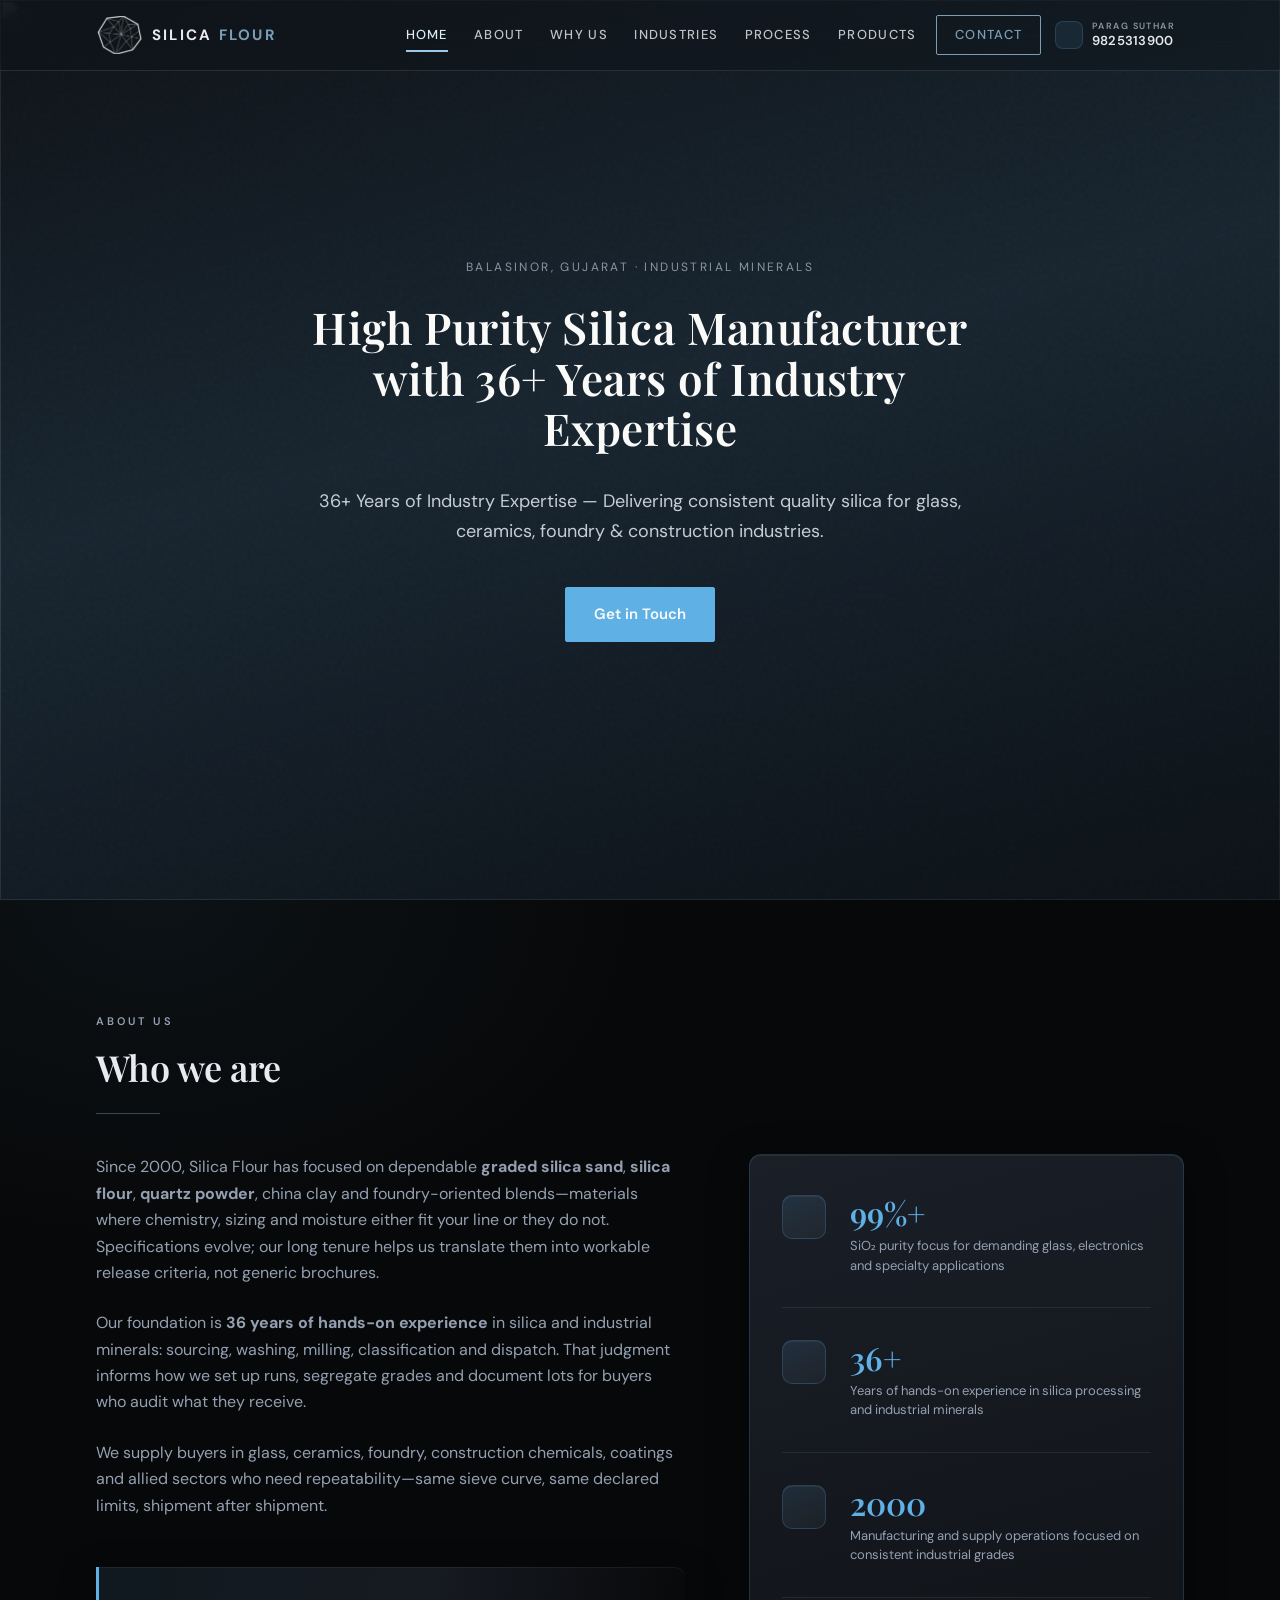
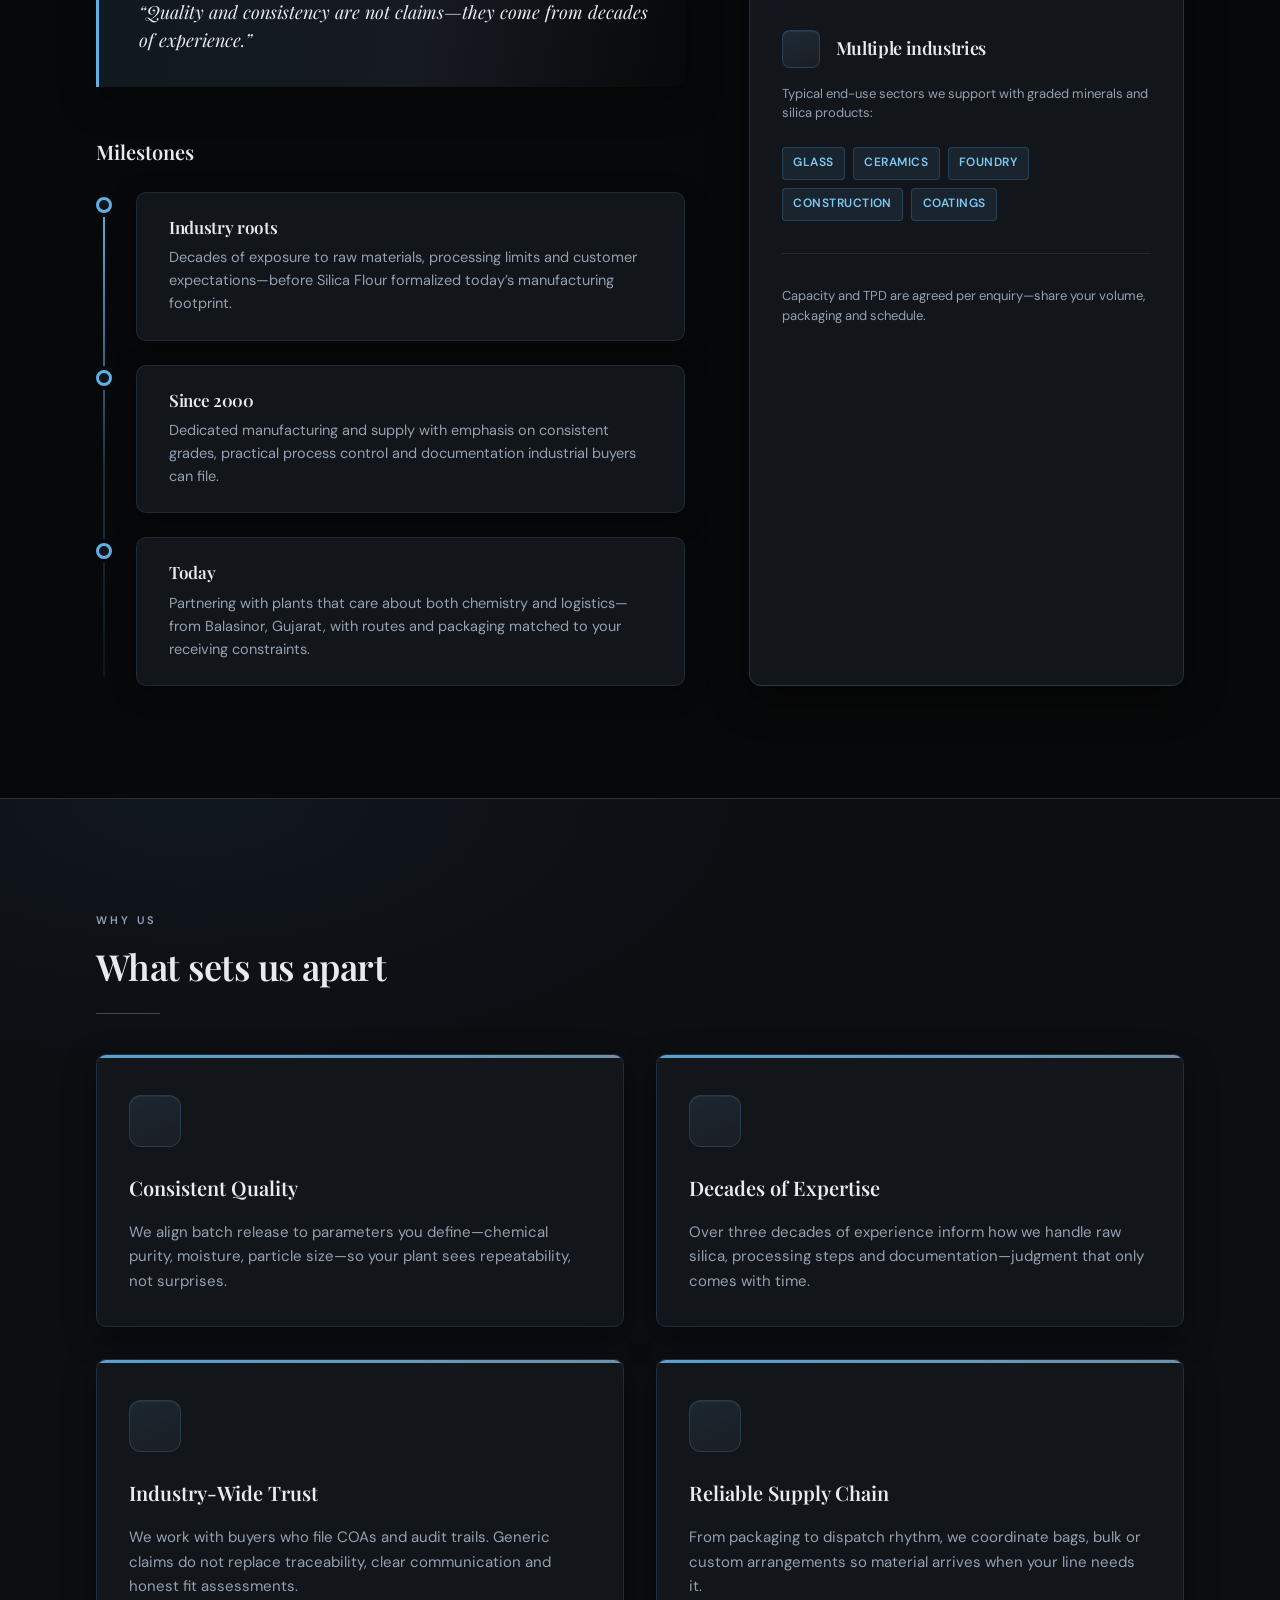
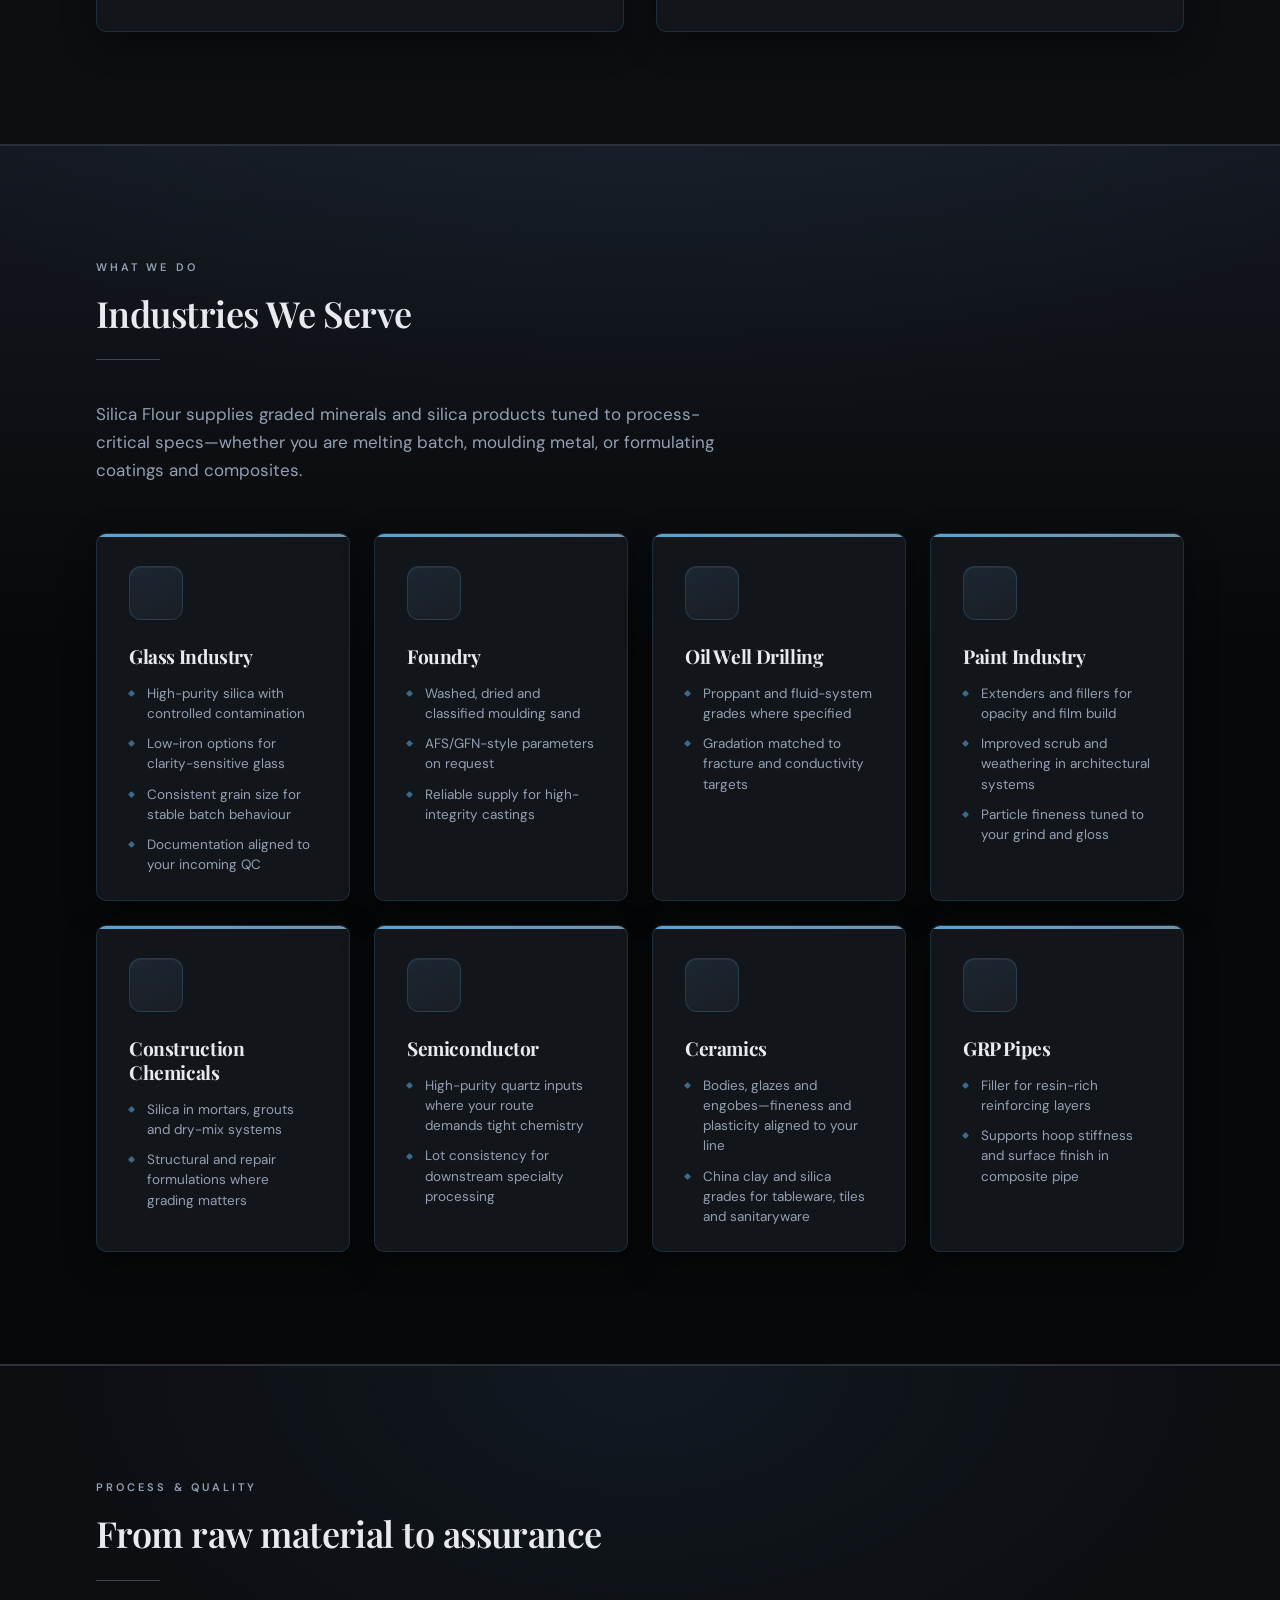
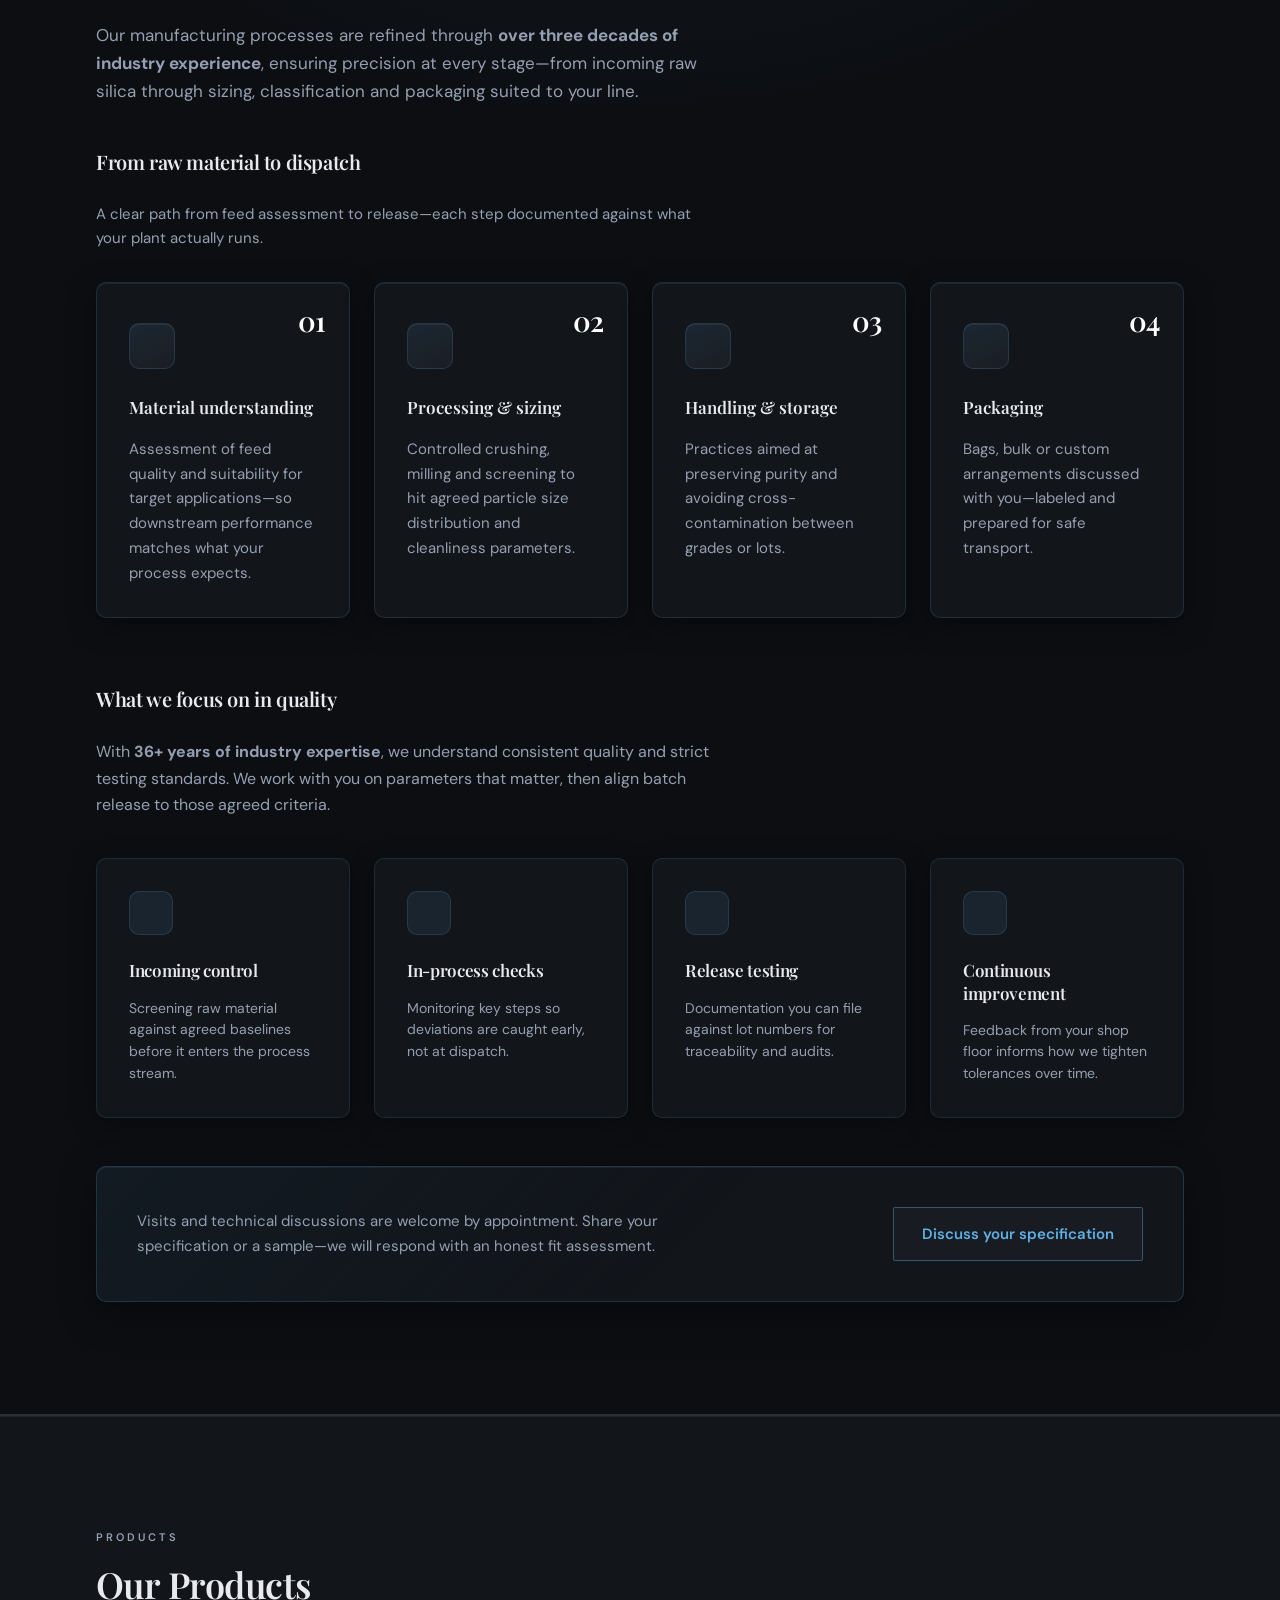
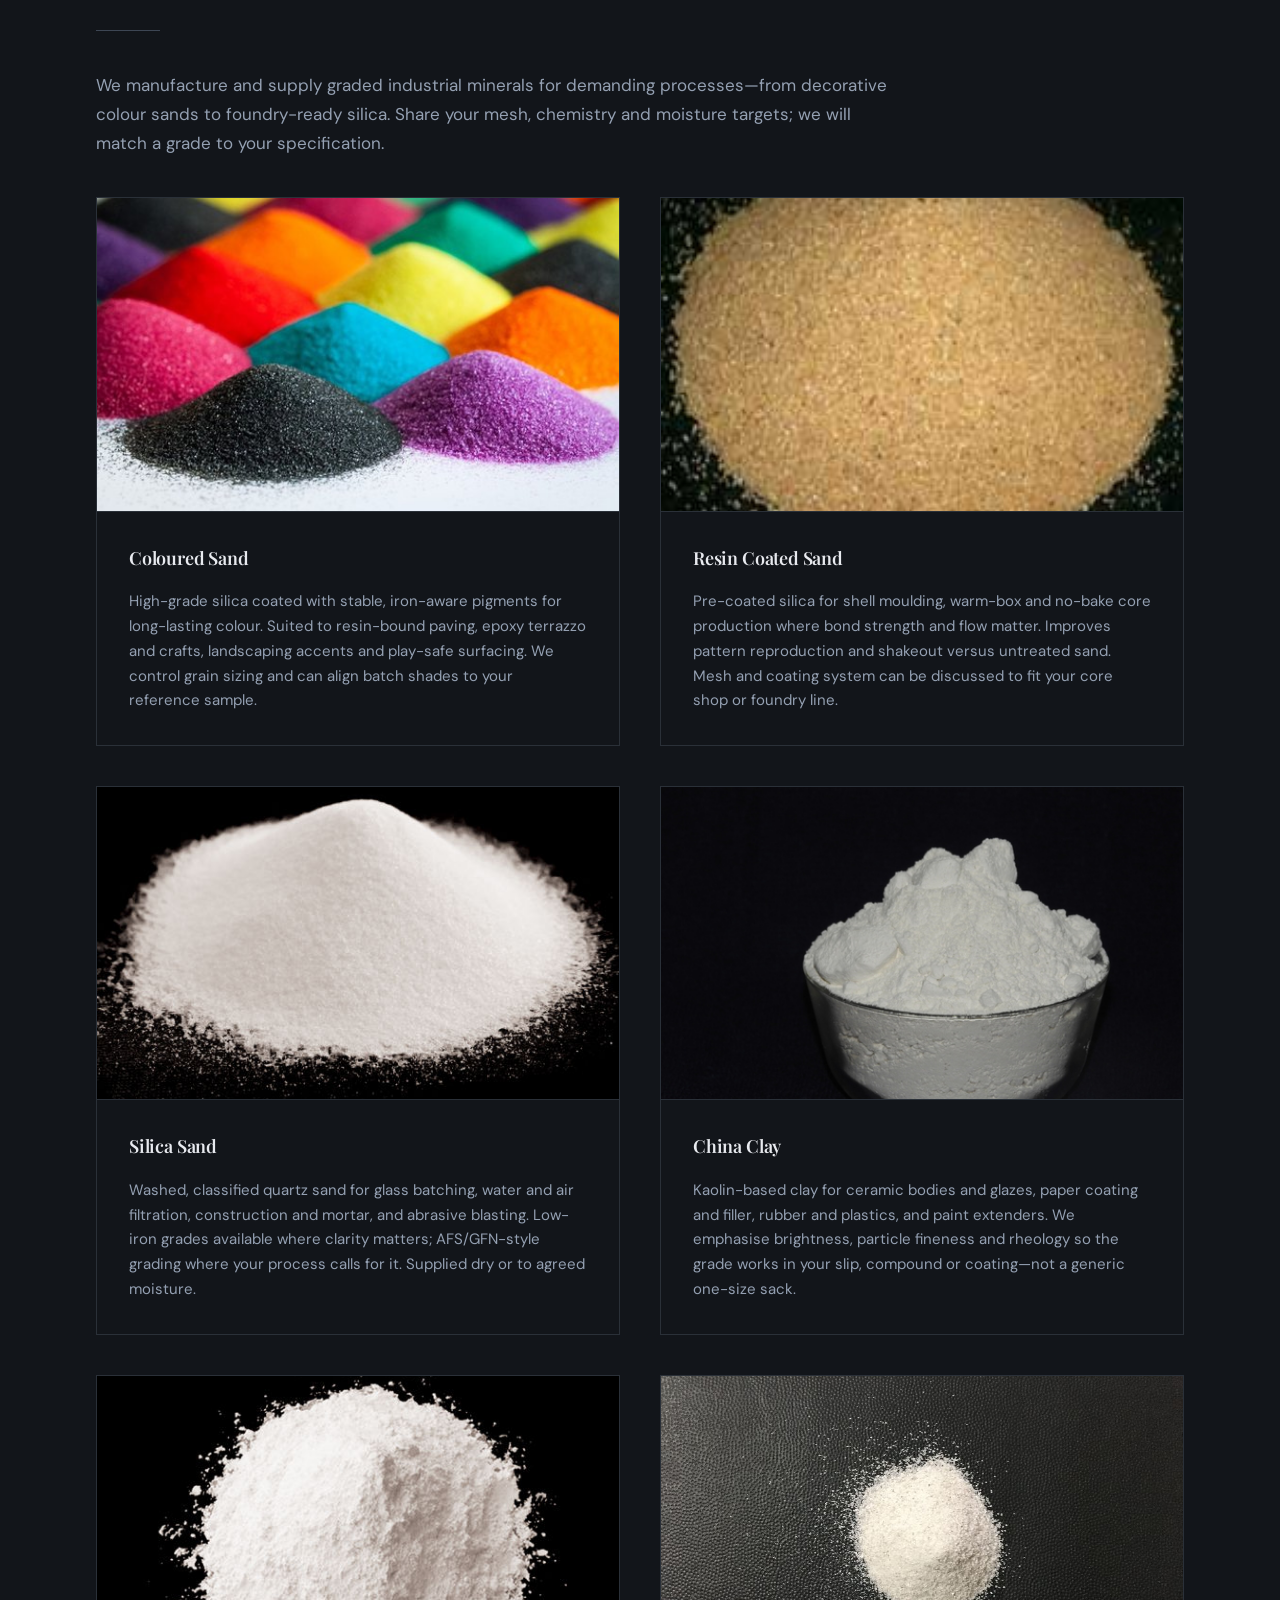
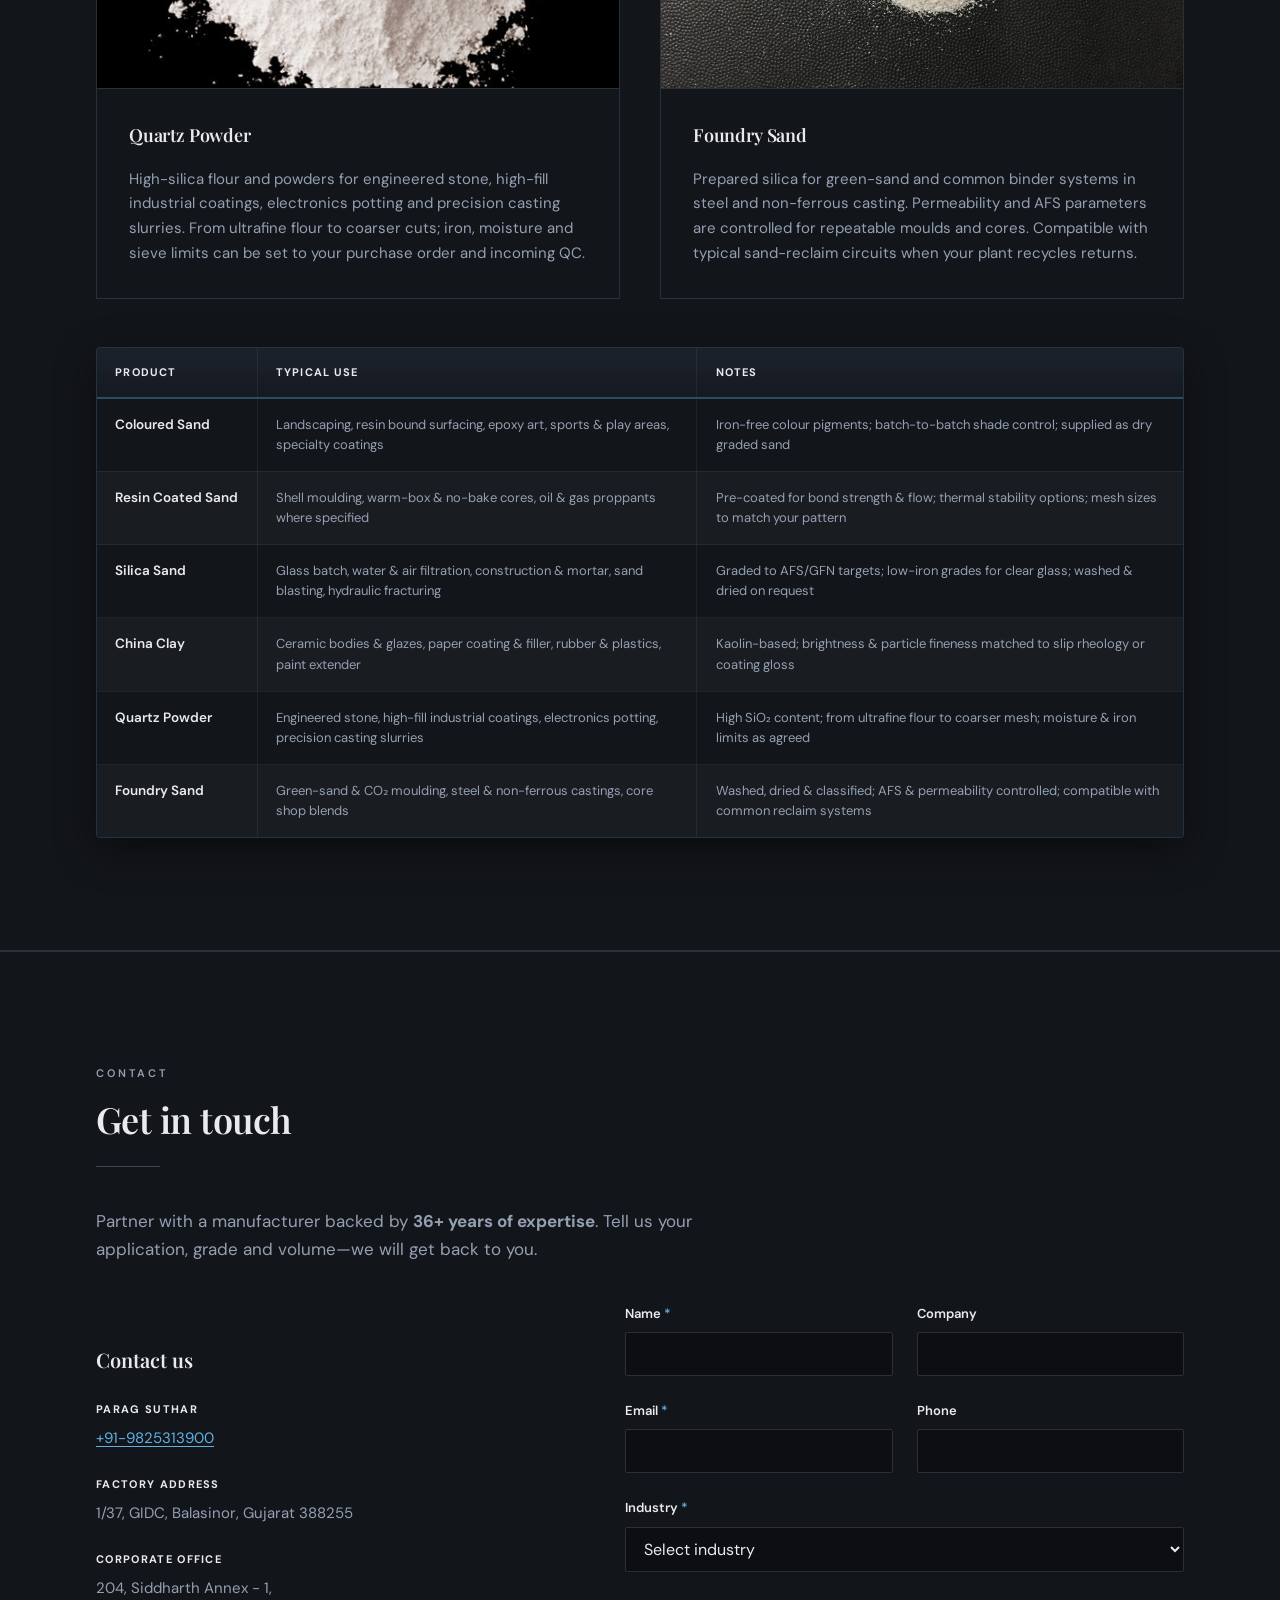
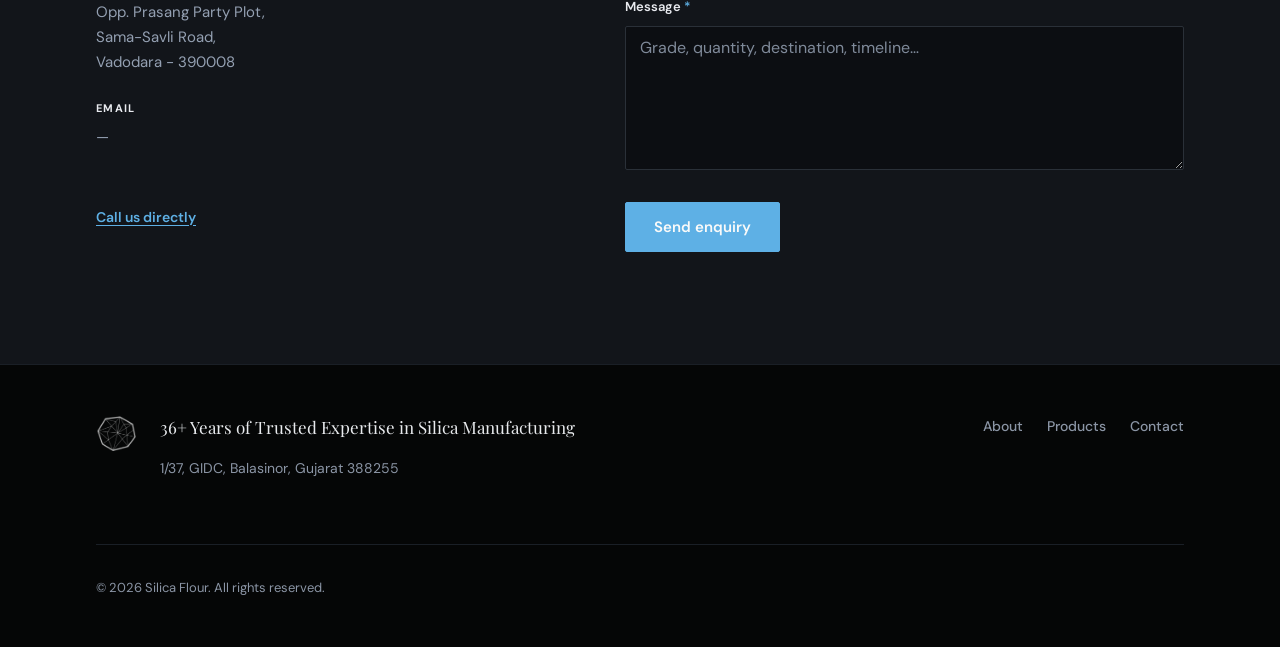
==== index.html @ 1408621b "minor updates" ====
<!DOCTYPE html>
<html lang="en">
<head>
  <meta charset="utf-8">
  <meta name="viewport" content="width=device-width, initial-scale=1">
  <meta name="theme-color" content="#070809">
  <meta name="color-scheme" content="dark">
  <title>Silica Flour | High Purity Silica Manufacturer | Balasinor, Gujarat</title>
  <meta name="description" content="36+ Years of Industry Expertise — Delivering consistent quality silica for glass, ceramics, foundry & construction. Trusted high-purity silica manufacturer in Balasinor, Gujarat.">
  <link rel="canonical" href="https://silicaflour.in/">
  <meta property="og:type" content="website">
  <meta property="og:url" content="https://silicaflour.in/">
  <meta property="og:title" content="Silica Flour | High Purity Silica Manufacturer">
  <meta property="og:description" content="36+ years of trusted expertise in silica manufacturing. Consistent quality for glass, ceramics, foundry & construction industries.">
  <meta property="og:locale" content="en_IN">
  <meta property="og:image" content="https://silicaflour.in/assets/images/logo.png">
  <link rel="icon" href="assets/images/logo.png" type="image/png">
  <meta name="twitter:card" content="summary_large_image">
  <meta name="twitter:image" content="https://silicaflour.in/assets/images/logo.png">
  <meta name="twitter:title" content="Silica Flour | High Purity Silica Manufacturer">
  <meta name="twitter:description" content="36+ years of industry expertise — high purity silica from Balasinor, Gujarat.">
  <link rel="preconnect" href="https://fonts.googleapis.com">
  <link rel="preconnect" href="https://fonts.gstatic.com" crossorigin>
  <link href="https://fonts.googleapis.com/css2?family=DM+Sans:ital,opsz,wght@0,9..40,400;0,9..40,500;0,9..40,600;0,9..40,700&family=Playfair+Display:ital,wght@0,400;0,600;0,700;1,400&display=swap" rel="stylesheet">
  <link rel="stylesheet" href="assets/css/styles.css">
  <script type="application/ld+json">
  {
    "@context": "https://schema.org",
    "@type": "Organization",
    "name": "Silica Flour",
    "url": "https://silicaflour.in",
    "description": "High purity silica manufacturer with over 36 years of industry experience, based in Balasinor, Gujarat, India.",
    "address": {
      "@type": "PostalAddress",
      "streetAddress": "1/37, GIDC",
      "addressLocality": "Balasinor",
      "addressRegion": "Gujarat",
      "postalCode": "388255",
      "addressCountry": "IN"
    },
    "email": "khushicarpenter@gmail.com",
    "telephone": "+91-9510820169",
    "areaServed": "IN",
    "logo": "https://silicaflour.in/assets/images/logo.png"
  }
  </script>
</head>
<body>
  <a class="skip-link" href="#main">Skip to content</a>

  <header class="site-header" id="site-header">
    <div class="header-inner">
      <a class="logo" href="#top">
        <img
          class="logo__mark-img"
          src="assets/images/logo.png"
          alt=""
          width="462"
          height="181"
          decoding="async"
        >
        <span class="logo__name">Silica <span class="logo__name-accent">Flour</span></span>
      </a>
      <button type="button" class="nav-toggle" aria-expanded="false" aria-controls="site-nav" aria-label="Open menu">
        <span class="nav-toggle__line" aria-hidden="true"></span>
        <span class="nav-toggle__line" aria-hidden="true"></span>
        <span class="nav-toggle__line" aria-hidden="true"></span>
      </button>
      <nav id="site-nav" class="site-nav" aria-label="Primary">
        <ul class="site-nav__list">
          <li><a href="#top" class="nav__link is-active" data-nav aria-current="location">Home</a></li>
          <li><a href="#about" class="nav__link" data-nav>About</a></li>
          <li><a href="#why-us" class="nav__link" data-nav>Why Us</a></li>
          <li><a href="#industries" class="nav__link" data-nav>Industries</a></li>
          <li><a href="#process" class="nav__link" data-nav>Process</a></li>
          <li><a href="#products" class="nav__link" data-nav>Products</a></li>
          <li><a href="#contact" class="nav__link nav__link--cta" data-nav>Contact</a></li>
          <li class="site-nav__item--owner">
            <div class="header-owner" aria-label="Business owner">
              <span class="header-owner__icon-wrap" aria-hidden="true">
                <span class="header-owner__icon" data-lucide="user-round"></span>
              </span>
              <p class="header-owner__text">
                <span class="header-owner__label">Parag Suthar</span>
                <strong class="header-owner__name" href="tel:+919825313900">9825313900</strong>
              </p>
            </div>
          </li>
        </ul>
      </nav>
    </div>
  </header>

  <main id="main">
    <section id="top" class="hero" aria-labelledby="hero-heading">
      <div class="hero__bg" aria-hidden="true">
        <img
          class="hero__img"
          src="https://images.unsplash.com/photo-1581092160562-40aa08e78837?auto=format&fit=crop&w=1920&q=75"
          alt=""
          width="1920"
          height="1080"
          fetchpriority="high"
          decoding="async"
        >
        <div class="hero__overlay"></div>
        <div class="hero__grain"></div>
      </div>
      <div class="hero__content container">
        <p class="hero__eyebrow">Balasinor, Gujarat · Industrial minerals</p>
        <h1 id="hero-heading" class="font-display">High Purity Silica Manufacturer with 36+ Years of Industry Expertise</h1>
        <p class="hero__tagline">36+ Years of Industry Expertise — Delivering consistent quality silica for glass, ceramics, foundry &amp; construction industries.</p>
        <a class="btn btn--primary" href="#contact">Get in Touch</a>
      </div>
    </section>

    <section id="about" class="section section--about reveal" aria-labelledby="about-heading">
      <div class="container">
        <p class="section-label">About us</p>
        <h2 id="about-heading" class="section-title font-display">Who we are</h2>
        <hr class="rule">
        <div class="grid-about">
          <div class="prose about-main">
            <p>Since 2000, Silica Flour has focused on dependable <strong>graded silica sand</strong>, <strong>silica flour</strong>, <strong>quartz powder</strong>, china clay and foundry-oriented blends—materials where chemistry, sizing and moisture either fit your line or they do not. Specifications evolve; our long tenure helps us translate them into workable release criteria, not generic brochures.</p>
            <p>Our foundation is <strong>36 years of hands-on experience</strong> in silica and industrial minerals: sourcing, washing, milling, classification and dispatch. That judgment informs how we set up runs, segregate grades and document lots for buyers who audit what they receive.</p>
            <p>We supply buyers in glass, ceramics, foundry, construction chemicals, coatings and allied sectors who need repeatability—same sieve curve, same declared limits, shipment after shipment.</p>
            <blockquote class="quote quote--featured font-display">
              “Quality and consistency are not claims—they come from decades of experience.”
            </blockquote>
            <h3 class="h-sub h-sub--milestones">Milestones</h3>
            <ol class="milestone-track">
              <li class="milestone-track__item">
                <span class="milestone-track__dot" aria-hidden="true"></span>
                <div class="milestone-track__body">
                  <strong class="milestone-track__title font-display">Industry roots</strong>
                  <p class="milestone-track__text">Decades of exposure to raw materials, processing limits and customer expectations—before Silica Flour formalized today&rsquo;s manufacturing footprint.</p>
                </div>
              </li>
              <li class="milestone-track__item">
                <span class="milestone-track__dot" aria-hidden="true"></span>
                <div class="milestone-track__body">
                  <strong class="milestone-track__title font-display">Since 2000</strong>
                  <p class="milestone-track__text">Dedicated manufacturing and supply with emphasis on consistent grades, practical process control and documentation industrial buyers can file.</p>
                </div>
              </li>
              <li class="milestone-track__item">
                <span class="milestone-track__dot" aria-hidden="true"></span>
                <div class="milestone-track__body">
                  <strong class="milestone-track__title font-display">Today</strong>
                  <p class="milestone-track__text">Partnering with plants that care about both chemistry and logistics—from Balasinor, Gujarat, with routes and packaging matched to your receiving constraints.</p>
                </div>
              </li>
            </ol>
          </div>
          <aside class="stat-panel stat-panel--about" aria-label="Key figures">
            <div class="stat-panel__item stat-panel__item--row">
              <div class="stat-panel__icon-head" aria-hidden="true">
                <span class="stat-panel__icon" data-lucide="flask-conical"></span>
              </div>
              <div class="stat-panel__item-body">
                <span class="stat-panel__value font-display">99%+</span>
                <span class="stat-panel__label">SiO₂ purity focus for demanding glass, electronics and specialty applications</span>
              </div>
            </div>
            <div class="stat-panel__item stat-panel__item--row">
              <div class="stat-panel__icon-head" aria-hidden="true">
                <span class="stat-panel__icon" data-lucide="calendar-days"></span>
              </div>
              <div class="stat-panel__item-body">
                <span class="stat-panel__value font-display">36+</span>
                <span class="stat-panel__label">Years of hands-on experience in silica processing and industrial minerals</span>
              </div>
            </div>
            <div class="stat-panel__item stat-panel__item--row">
              <div class="stat-panel__icon-head" aria-hidden="true">
                <span class="stat-panel__icon" data-lucide="factory"></span>
              </div>
              <div class="stat-panel__item-body">
                <span class="stat-panel__value font-display">2000</span>
                <span class="stat-panel__label">Manufacturing and supply operations focused on consistent industrial grades</span>
              </div>
            </div>
            <div class="stat-panel__sectors">
              <div class="stat-panel__sectors-head">
                <div class="stat-panel__icon-head stat-panel__icon-head--sm" aria-hidden="true">
                  <span class="stat-panel__icon stat-panel__icon--sm" data-lucide="layers"></span>
                </div>
                <h4 class="stat-panel__sectors-title font-display">Multiple industries</h4>
              </div>
              <p class="stat-panel__sectors-lede">Typical end-use sectors we support with graded minerals and silica products:</p>
              <ul class="stat-panel__chip-list">
                <li><span class="stat-panel__chip">Glass</span></li>
                <li><span class="stat-panel__chip">Ceramics</span></li>
                <li><span class="stat-panel__chip">Foundry</span></li>
                <li><span class="stat-panel__chip">Construction</span></li>
                <li><span class="stat-panel__chip">Coatings</span></li>
              </ul>
            </div>
            <p class="stat-panel__note">Capacity and TPD are agreed per enquiry—share your volume, packaging and schedule.</p>
          </aside>
        </div>
      </div>
    </section>

    <section id="why-us" class="section section--alt section--why reveal" aria-labelledby="why-heading">
      <div class="container">
        <p class="section-label">Why us</p>
        <h2 id="why-heading" class="section-title font-display">What sets us apart</h2>
        <hr class="rule">
        <div class="grid-cards grid-cards--why">
          <article class="card card--icon">
            <div class="card__icon-head">
              <span class="card__icon" data-lucide="badge-check" aria-hidden="true"></span>
            </div>
            <h3 class="card__title font-display">Consistent Quality</h3>
            <p>We align batch release to parameters you define—chemical purity, moisture, particle size—so your plant sees repeatability, not surprises.</p>
          </article>
          <article class="card card--icon">
            <div class="card__icon-head">
              <span class="card__icon" data-lucide="history" aria-hidden="true"></span>
            </div>
            <h3 class="card__title font-display">Decades of Expertise</h3>
            <p>Over three decades of experience inform how we handle raw silica, processing steps and documentation—judgment that only comes with time.</p>
          </article>
          <article class="card card--icon">
            <div class="card__icon-head">
              <span class="card__icon" data-lucide="handshake" aria-hidden="true"></span>
            </div>
            <h3 class="card__title font-display">Industry-Wide Trust</h3>
            <p>We work with buyers who file COAs and audit trails. Generic claims do not replace traceability, clear communication and honest fit assessments.</p>
          </article>
          <article class="card card--icon">
            <div class="card__icon-head">
              <span class="card__icon" data-lucide="truck" aria-hidden="true"></span>
            </div>
            <h3 class="card__title font-display">Reliable Supply Chain</h3>
            <p>From packaging to dispatch rhythm, we coordinate bags, bulk or custom arrangements so material arrives when your line needs it.</p>
          </article>
        </div>
      </div>
    </section>

    <section id="industries" class="section section--industries reveal" aria-labelledby="industries-heading">
      <div class="container">
        <p class="section-label">What we do</p>
        <h2 id="industries-heading" class="section-title font-display">Industries We Serve</h2>
        <hr class="rule">
        <p class="lede lede--industries">Silica Flour supplies graded minerals and silica products tuned to process-critical specs—whether you are melting batch, moulding metal, or formulating coatings and composites.</p>
        <div class="grid-industries">
          <article class="industry-card">
            <div class="industry-card__head">
              <span class="industry-card__icon" data-lucide="flask-conical" aria-hidden="true"></span>
            </div>
            <h3 class="industry-card__title font-display">Glass Industry</h3>
            <ul class="focus-list industry-card__list">
              <li>High-purity silica with controlled contamination</li>
              <li>Low-iron options for clarity-sensitive glass</li>
              <li>Consistent grain size for stable batch behaviour</li>
              <li>Documentation aligned to your incoming QC</li>
            </ul>
          </article>
          <article class="industry-card">
            <div class="industry-card__head">
              <span class="industry-card__icon" data-lucide="flame" aria-hidden="true"></span>
            </div>
            <h3 class="industry-card__title font-display">Foundry</h3>
            <ul class="focus-list industry-card__list">
              <li>Washed, dried and classified moulding sand</li>
              <li>AFS/GFN-style parameters on request</li>
              <li>Reliable supply for high-integrity castings</li>
            </ul>
          </article>
          <article class="industry-card">
            <div class="industry-card__head">
              <span class="industry-card__icon" data-lucide="droplets" aria-hidden="true"></span>
            </div>
            <h3 class="industry-card__title font-display">Oil Well Drilling</h3>
            <ul class="focus-list industry-card__list">
              <li>Proppant and fluid-system grades where specified</li>
              <li>Gradation matched to fracture and conductivity targets</li>
            </ul>
          </article>
          <article class="industry-card">
            <div class="industry-card__head">
              <span class="industry-card__icon" data-lucide="palette" aria-hidden="true"></span>
            </div>
            <h3 class="industry-card__title font-display">Paint Industry</h3>
            <ul class="focus-list industry-card__list">
              <li>Extenders and fillers for opacity and film build</li>
              <li>Improved scrub and weathering in architectural systems</li>
              <li>Particle fineness tuned to your grind and gloss</li>
            </ul>
          </article>
          <article class="industry-card">
            <div class="industry-card__head">
              <span class="industry-card__icon" data-lucide="brick-wall" aria-hidden="true"></span>
            </div>
            <h3 class="industry-card__title font-display">Construction Chemicals</h3>
            <ul class="focus-list industry-card__list">
              <li>Silica in mortars, grouts and dry-mix systems</li>
              <li>Structural and repair formulations where grading matters</li>
            </ul>
          </article>
          <article class="industry-card">
            <div class="industry-card__head">
              <span class="industry-card__icon" data-lucide="cpu" aria-hidden="true"></span>
            </div>
            <h3 class="industry-card__title font-display">Semiconductor</h3>
            <ul class="focus-list industry-card__list">
              <li>High-purity quartz inputs where your route demands tight chemistry</li>
              <li>Lot consistency for downstream specialty processing</li>
            </ul>
          </article>
          <article class="industry-card">
            <div class="industry-card__head">
              <span class="industry-card__icon" data-lucide="shapes" aria-hidden="true"></span>
            </div>
            <h3 class="industry-card__title font-display">Ceramics</h3>
            <ul class="focus-list industry-card__list">
              <li>Bodies, glazes and engobes—fineness and plasticity aligned to your line</li>
              <li>China clay and silica grades for tableware, tiles and sanitaryware</li>
            </ul>
          </article>
          <article class="industry-card">
            <div class="industry-card__head">
              <span class="industry-card__icon" data-lucide="cylinder" aria-hidden="true"></span>
            </div>
            <h3 class="industry-card__title font-display">GRP Pipes</h3>
            <ul class="focus-list industry-card__list">
              <li>Filler for resin-rich reinforcing layers</li>
              <li>Supports hoop stiffness and surface finish in composite pipe</li>
            </ul>
          </article>
        </div>
      </div>
    </section>

    <section id="process" class="section section--alt section--process reveal" aria-labelledby="process-heading">
      <div class="container">
        <p class="section-label">Process &amp; quality</p>
        <h2 id="process-heading" class="section-title font-display">From raw material to assurance</h2>
        <hr class="rule">
        <p class="lede lede--process">Our manufacturing processes are refined through <strong>over three decades of industry experience</strong>, ensuring precision at every stage—from incoming raw silica through sizing, classification and packaging suited to your line.</p>
        <h3 class="h-sub h-sub--process">From raw material to dispatch</h3>
        <p class="process-steps__intro">A clear path from feed assessment to release—each step documented against what your plant actually runs.</p>
        <ol class="process-steps" aria-label="Production steps">
          <li class="card card--process-step">
            <span class="card--process-step__num" aria-hidden="true">01</span>
            <div class="card--process-step__icon-head">
              <span class="card--process-step__icon" data-lucide="layers" aria-hidden="true"></span>
            </div>
            <h4 class="card__title card__title--sm font-display">Material understanding</h4>
            <p>Assessment of feed quality and suitability for target applications—so downstream performance matches what your process expects.</p>
          </li>
          <li class="card card--process-step">
            <span class="card--process-step__num" aria-hidden="true">02</span>
            <div class="card--process-step__icon-head">
              <span class="card--process-step__icon" data-lucide="factory" aria-hidden="true"></span>
            </div>
            <h4 class="card__title card__title--sm font-display">Processing &amp; sizing</h4>
            <p>Controlled crushing, milling and screening to hit agreed particle size distribution and cleanliness parameters.</p>
          </li>
          <li class="card card--process-step">
            <span class="card--process-step__num" aria-hidden="true">03</span>
            <div class="card--process-step__icon-head">
              <span class="card--process-step__icon" data-lucide="warehouse" aria-hidden="true"></span>
            </div>
            <h4 class="card__title card__title--sm font-display">Handling &amp; storage</h4>
            <p>Practices aimed at preserving purity and avoiding cross-contamination between grades or lots.</p>
          </li>
          <li class="card card--process-step">
            <span class="card--process-step__num" aria-hidden="true">04</span>
            <div class="card--process-step__icon-head">
              <span class="card--process-step__icon" data-lucide="package-check" aria-hidden="true"></span>
            </div>
            <h4 class="card__title card__title--sm font-display">Packaging</h4>
            <p>Bags, bulk or custom arrangements discussed with you—labeled and prepared for safe transport.</p>
          </li>
        </ol>
        <h3 class="h-sub h-sub--process h-sub--spaced">What we focus on in quality</h3>
        <div class="quality-focus">
          <p class="prose prose--narrow quality-focus__intro">With <strong>36+ years of industry expertise</strong>, we understand consistent quality and strict testing standards. We work with you on parameters that matter, then align batch release to those agreed criteria.</p>
          <div class="grid-quality-pillars">
            <article class="quality-pillar">
              <div class="quality-pillar__icon-head">
                <span class="quality-pillar__icon" data-lucide="clipboard-list" aria-hidden="true"></span>
              </div>
              <h4 class="quality-pillar__title font-display">Incoming control</h4>
              <p class="quality-pillar__text">Screening raw material against agreed baselines before it enters the process stream.</p>
            </article>
            <article class="quality-pillar">
              <div class="quality-pillar__icon-head">
                <span class="quality-pillar__icon" data-lucide="activity" aria-hidden="true"></span>
              </div>
              <h4 class="quality-pillar__title font-display">In-process checks</h4>
              <p class="quality-pillar__text">Monitoring key steps so deviations are caught early, not at dispatch.</p>
            </article>
            <article class="quality-pillar">
              <div class="quality-pillar__icon-head">
                <span class="quality-pillar__icon" data-lucide="file-check-2" aria-hidden="true"></span>
              </div>
              <h4 class="quality-pillar__title font-display">Release testing</h4>
              <p class="quality-pillar__text">Documentation you can file against lot numbers for traceability and audits.</p>
            </article>
            <article class="quality-pillar">
              <div class="quality-pillar__icon-head">
                <span class="quality-pillar__icon" data-lucide="trending-up" aria-hidden="true"></span>
              </div>
              <h4 class="quality-pillar__title font-display">Continuous improvement</h4>
              <p class="quality-pillar__text">Feedback from your shop floor informs how we tighten tolerances over time.</p>
            </article>
          </div>
          <div class="quality-cta">
            <div class="quality-cta__inner">
              <p class="quality-cta__text">Visits and technical discussions are welcome by appointment. Share your specification or a sample—we will respond with an honest fit assessment.</p>
              <a href="#contact" class="btn btn--outline">Discuss your specification</a>
            </div>
          </div>
        </div>
      </div>
    </section>

    <section id="products" class="section section--products reveal" aria-labelledby="products-heading">
      <div class="container">
        <p class="section-label">Products</p>
        <h2 id="products-heading" class="section-title font-display">Our Products</h2>
        <hr class="rule">
        <p class="lede lede--wide">We manufacture and supply graded industrial minerals for demanding processes—from decorative colour sands to foundry-ready silica. Share your mesh, chemistry and moisture targets; we will match a grade to your specification.</p>
        <div class="grid-cards grid-cards--2 grid-cards--products">
          <article class="card card--product">
            <div class="card--product__media">
              <img src="assets/images/colored-sand--500x500.jpg" alt="Coloured sand" width="1000" height="600" loading="lazy" decoding="async">
            </div>
            <div class="card--product__body">
              <h3 class="card__title font-display">Coloured Sand</h3>
              <p>High-grade silica coated with stable, iron-aware pigments for long-lasting colour. Suited to resin-bound paving, epoxy terrazzo and crafts, landscaping accents and play-safe surfacing. We control grain sizing and can align batch shades to your reference sample.</p>
            </div>
          </article>
          <article class="card card--product">
            <div class="card--product__media">
              <img src="assets/images/resin-coated-sand-250x250.jpg" alt="Resin coated sand" width="1000" height="600" loading="lazy" decoding="async">
            </div>
            <div class="card--product__body">
              <h3 class="card__title font-display">Resin Coated Sand</h3>
              <p>Pre-coated silica for shell moulding, warm-box and no-bake core production where bond strength and flow matter. Improves pattern reproduction and shakeout versus untreated sand. Mesh and coating system can be discussed to fit your core shop or foundry line.</p>
            </div>
          </article>
          <article class="card card--product">
            <div class="card--product__media">
              <img src="assets/images/silicasand.jpg" alt="Silica sand" width="1000" height="600" loading="lazy" decoding="async">
            </div>
            <div class="card--product__body">
              <h3 class="card__title font-display">Silica Sand</h3>
              <p>Washed, classified quartz sand for glass batching, water and air filtration, construction and mortar, and abrasive blasting. Low-iron grades available where clarity matters; AFS/GFN-style grading where your process calls for it. Supplied dry or to agreed moisture.</p>
            </div>
          </article>
          <article class="card card--product">
            <div class="card--product__media">
              <img src="assets/images/china-clay-powder-355.jpg" alt="China clay powder" width="1000" height="600" loading="lazy" decoding="async">
            </div>
            <div class="card--product__body">
              <h3 class="card__title font-display">China Clay</h3>
              <p>Kaolin-based clay for ceramic bodies and glazes, paper coating and filler, rubber and plastics, and paint extenders. We emphasise brightness, particle fineness and rheology so the grade works in your slip, compound or coating—not a generic one-size sack.</p>
            </div>
          </article>
          <article class="card card--product">
            <div class="card--product__media">
              <img src="assets/images/quartz%20powder.jpg" alt="Quartz powder" width="1000" height="600" loading="lazy" decoding="async">
            </div>
            <div class="card--product__body">
              <h3 class="card__title font-display">Quartz Powder</h3>
              <p>High-silica flour and powders for engineered stone, high-fill industrial coatings, electronics potting and precision casting slurries. From ultrafine flour to coarser cuts; iron, moisture and sieve limits can be set to your purchase order and incoming QC.</p>
            </div>
          </article>
          <article class="card card--product">
            <div class="card--product__media">
              <img src="assets/images/foundry-sand-1566816703-5048141.jpg" alt="Foundry sand" width="1000" height="600" loading="lazy" decoding="async">
            </div>
            <div class="card--product__body">
              <h3 class="card__title font-display">Foundry Sand</h3>
              <p>Prepared silica for green-sand and common binder systems in steel and non-ferrous casting. Permeability and AFS parameters are controlled for repeatable moulds and cores. Compatible with typical sand-reclaim circuits when your plant recycles returns.</p>
            </div>
          </article>
        </div>
        <div class="table-wrap table-wrap--spec">
          <table class="data-table data-table--spec">
            <caption class="visually-hidden">Product specifications and typical applications</caption>
            <thead>
              <tr>
                <th scope="col">Product</th>
                <th scope="col">Typical use</th>
                <th scope="col">Notes</th>
              </tr>
            </thead>
            <tbody>
              <tr>
                <td>Coloured Sand</td>
                <td>Landscaping, resin bound surfacing, epoxy art, sports &amp; play areas, specialty coatings</td>
                <td>Iron-free colour pigments; batch-to-batch shade control; supplied as dry graded sand</td>
              </tr>
              <tr>
                <td>Resin Coated Sand</td>
                <td>Shell moulding, warm-box &amp; no-bake cores, oil &amp; gas proppants where specified</td>
                <td>Pre-coated for bond strength &amp; flow; thermal stability options; mesh sizes to match your pattern</td>
              </tr>
              <tr>
                <td>Silica Sand</td>
                <td>Glass batch, water &amp; air filtration, construction &amp; mortar, sand blasting, hydraulic fracturing</td>
                <td>Graded to AFS/GFN targets; low-iron grades for clear glass; washed &amp; dried on request</td>
              </tr>
              <tr>
                <td>China Clay</td>
                <td>Ceramic bodies &amp; glazes, paper coating &amp; filler, rubber &amp; plastics, paint extender</td>
                <td>Kaolin-based; brightness &amp; particle fineness matched to slip rheology or coating gloss</td>
              </tr>
              <tr>
                <td>Quartz Powder</td>
                <td>Engineered stone, high-fill industrial coatings, electronics potting, precision casting slurries</td>
                <td>High SiO₂ content; from ultrafine flour to coarser mesh; moisture &amp; iron limits as agreed</td>
              </tr>
              <tr>
                <td>Foundry Sand</td>
                <td>Green-sand &amp; CO₂ moulding, steel &amp; non-ferrous castings, core shop blends</td>
                <td>Washed, dried &amp; classified; AFS &amp; permeability controlled; compatible with common reclaim systems</td>
              </tr>
            </tbody>
          </table>
        </div>
      </div>
    </section>

    <section id="contact" class="section section--contact reveal" aria-labelledby="contact-heading">
      <div class="container">
        <p class="section-label">Contact</p>
        <h2 id="contact-heading" class="section-title font-display">Get in touch</h2>
        <hr class="rule">
        <p class="lede">Partner with a manufacturer backed by <strong>36+ years of expertise</strong>. Tell us your application, grade and volume—we will get back to you.</p>
        <div class="grid-contact">
          <div class="contact-aside">
            <h3 class="h-sub">Contact us</h3>
            <ul class="contact-list">
              <li>
                <strong>PARAG SUTHAR</strong>
                <a href="tel:+919825313900">+91-9825313900</a>
              </li>
              <li>
                <strong>Factory Address</strong>
                1/37, GIDC, Balasinor, Gujarat 388255
              </li>
              <li>
                <strong>Corporate Office</strong>
                204, Siddharth Annex - 1,<br>
                Opp. Prasang Party Plot,<br>
                Sama-Savli Road,<br>
                Vadodara - 390008
              </li>
              <li>
                <strong>Email</strong>
                —
              </li>
            </ul>
            <p class="contact-aside__direct">
              <a class="text-link" href="tel:+919825313900">Call us directly</a>
            </p>
          </div>
          <div class="contact-form-wrap">
            <div id="form-thanks" class="banner-success" role="status" hidden>
              <p>Thank you. Your message has been sent—we will reply shortly.</p>
            </div>
            <!-- Production: GitHub Actions replaces __FORMSPREE_ACTION__ from repo secret FORMSPREE_FORM_ENDPOINT -->
            <form
              id="contact-form"
              class="contact-form"
              action="__FORMSPREE_ACTION__"
              method="post"
            >
              <input type="hidden" name="_subject" value="Silica Flour website enquiry">
              <input type="hidden" name="_next" value="https://silicaflour.in/?thanks=1">
              <div class="honeypot" aria-hidden="true">
                <label for="website-hp">Leave blank</label>
                <input id="website-hp" type="text" name="_gotcha" tabindex="-1" autocomplete="off">
              </div>
              <div class="form-row">
                <div class="form-group">
                  <label for="name">Name <span class="req" aria-hidden="true">*</span></label>
                  <input id="name" name="name" type="text" required autocomplete="name">
                </div>
                <div class="form-group">
                  <label for="company">Company</label>
                  <input id="company" name="company" type="text" autocomplete="organization">
                </div>
              </div>
              <div class="form-row">
                <div class="form-group">
                  <label for="email">Email <span class="req" aria-hidden="true">*</span></label>
                  <input id="email" name="email" type="email" required autocomplete="email">
                </div>
                <div class="form-group">
                  <label for="phone">Phone</label>
                  <input id="phone" name="phone" type="tel" autocomplete="tel">
                </div>
              </div>
              <div class="form-group">
                <label for="industry">Industry <span class="req" aria-hidden="true">*</span></label>
                <select id="industry" name="industry" required>
                  <option value="">Select industry</option>
                  <option value="glass">Glass Industry</option>
                  <option value="foundry">Foundry</option>
                  <option value="oil-drilling">Oil Well Drilling</option>
                  <option value="paint">Paint Industry</option>
                  <option value="construction-chemicals">Construction Chemicals</option>
                  <option value="semiconductor">Semiconductor</option>
                  <option value="ceramics">Ceramics</option>
                  <option value="grp-pipes">GRP Pipes</option>
                  <option value="other">Other</option>
                </select>
              </div>
              <div class="form-group">
                <label for="message">Message <span class="req" aria-hidden="true">*</span></label>
                <textarea id="message" name="message" required placeholder="Grade, quantity, destination, timeline…"></textarea>
              </div>
              <button type="submit" class="btn btn--primary">Send enquiry</button>
            </form>
            <!-- <p class="form-note">Submissions are delivered via <a href="https://formspree.io/" rel="noopener noreferrer">Formspree</a>. See their <a href="https://formspree.io/legal/privacy-policy/" rel="noopener noreferrer">privacy policy</a>. For GitHub Pages deploys, the form <code>action</code> is set from the <code>FORMSPREE_FORM_ENDPOINT</code> repository secret (see <code>DEPLOY.md</code>).</p> -->
          </div>
        </div>
      </div>
    </section>
  </main>

  <footer class="site-footer">
    <div class="footer-inner container">
      <div class="footer-brand">
        <div class="footer-brand__row">
          <img class="footer__logo" src="assets/images/logo.png" alt="" width="40" height="40" loading="lazy" decoding="async">
          <div class="footer-brand__text">
            <p class="footer-tagline font-display">36+ Years of Trusted Expertise in Silica Manufacturing</p>
            <p class="footer-address">1/37, GIDC, Balasinor, Gujarat 388255</p>
          </div>
        </div>
      </div>
      <nav class="footer-nav" aria-label="Footer">
        <ul>
          <li><a href="#about">About</a></li>
          <li><a href="#products">Products</a></li>
          <li><a href="#contact">Contact</a></li>
        </ul>
      </nav>
      <p class="footer-copy">© <span id="year"></span> Silica Flour. All rights reserved.</p>
    </div>
  </footer>

  <script src="https://unpkg.com/lucide@0.460.0/dist/umd/lucide.min.js" defer></script>
  <script src="assets/js/main.js" defer></script>
</body>
</html>
---- assets/css/styles.css ----
/* Silica Flour — single-page industrial B2B */

:root {
  /* Dark industrial theme */
  --color-bg: #070809;
  --color-bg-alt: #0c0e12;
  --color-surface: #12151a;
  --color-surface-raised: #181c22;
  --color-text: #e8eaef;
  --color-text-muted: #94a0b2;
  --color-border: #2a3038;
  --color-accent: #5eb0e5;
  --color-accent-hover: #7ec8f0;
  --color-accent-soft: #7a9eb8;
  --color-rule: #3d4654;
  --color-logo-gray: #8b95a5;
  --color-header-bg: #050606;
  --color-header-border: #1a1f26;
  --color-header-text: #e8eaed;
  --color-header-text-muted: #8b95a5;
  --color-header-hover: #9dc9e8;
  /* Subtle top edge on elevated panels */
  --shadow-inset-top: inset 0 1px 0 rgba(255, 255, 255, 0.06);
  --shadow-card: 0 12px 40px rgba(0, 0, 0, 0.45);
  --shadow-card-hover: 0 20px 50px rgba(0, 0, 0, 0.55);

  --font-sans: "DM Sans", system-ui, -apple-system, sans-serif;
  --font-display: "Playfair Display", Georgia, "Times New Roman", serif;

  --sp-1: 0.5rem;
  --sp-2: 1rem;
  --sp-3: 1.5rem;
  --sp-4: 2rem;
  --sp-5: 2.5rem;
  --sp-6: 3rem;
  --sp-8: 4rem;
  --sp-10: 5rem;
  --sp-12: 6rem;
  --sp-16: 8rem;

  --container: 72rem;
  --header-main-mobile: 3.75rem;
  --header-main-desktop: 4.375rem;
  --header-height-mobile: var(--header-main-mobile);
  --header-height-desktop: var(--header-main-desktop);
  --radius: 2px;

  color-scheme: dark;
}

*,
*::before,
*::after {
  box-sizing: border-box;
}

html {
  scroll-behavior: smooth;
  scroll-padding-top: 5.5rem;
}

@media (min-width: 768px) {
  html {
    scroll-padding-top: 6rem;
  }
}

@media (prefers-reduced-motion: reduce) {
  html {
    scroll-behavior: auto;
  }
}

body {
  margin: 0;
  font-family: var(--font-sans);
  font-size: 1rem;
  line-height: 1.65;
  color: var(--color-text);
  background: var(--color-bg);
  -webkit-font-smoothing: antialiased;
  -moz-osx-font-smoothing: grayscale;
}

.font-display {
  font-family: var(--font-display);
}

img {
  max-width: 100%;
  height: auto;
  display: block;
}

a {
  color: var(--color-accent);
  text-decoration-thickness: 1px;
  text-underline-offset: 3px;
}

a:hover {
  color: var(--color-accent-hover);
}

:focus-visible {
  outline: 2px solid var(--color-accent);
  outline-offset: 3px;
}

.visually-hidden {
  position: absolute;
  width: 1px;
  height: 1px;
  padding: 0;
  margin: -1px;
  overflow: hidden;
  clip: rect(0, 0, 0, 0);
  white-space: nowrap;
  border: 0;
}

.skip-link {
  position: absolute;
  left: -9999px;
  top: var(--sp-2);
  z-index: 1100;
  padding: var(--sp-2) var(--sp-3);
  background: var(--color-header-bg);
  color: var(--color-header-text);
  font-weight: 600;
}

.skip-link:focus {
  left: var(--sp-2);
}

.container {
  width: 100%;
  max-width: var(--container);
  margin-inline: auto;
  padding-inline: var(--sp-3);
}

@media (min-width: 1200px) {
  .container {
    padding-inline: var(--sp-4);
  }
}

/* ——— Header: fixed, glass, scroll elevation ——— */
.site-header {
  position: fixed;
  top: 0;
  left: 0;
  right: 0;
  z-index: 1000;
  width: 100%;
  border-bottom: 1px solid rgba(107, 143, 163, 0.22);
  background: rgba(15, 20, 25, 0.38);
  backdrop-filter: blur(16px);
  -webkit-backdrop-filter: blur(16px);
  box-shadow: none;
  transition:
    background 0.35s ease,
    border-color 0.35s ease,
    box-shadow 0.35s ease;
}

.site-header--scrolled {
  background: rgba(15, 20, 25, 0.88);
  border-bottom-color: rgba(107, 143, 163, 0.45);
  box-shadow: 0 10px 40px rgba(0, 0, 0, 0.35);
}

@media (prefers-reduced-motion: reduce) {
  .site-header {
    transition: none;
  }
}

/* Owner card beside Contact (nav) */
.site-nav__item--owner {
  list-style: none;
  margin: 0;
  padding: 0;
}

.header-owner {
  display: flex;
  align-items: center;
  gap: 0.55rem;
  margin: 0;
  padding: 1rem 0.75rem;
  min-width: 0;
}

.header-owner__icon-wrap {
  display: flex;
  align-items: center;
  justify-content: center;
  flex-shrink: 0;
  width: 1.75rem;
  height: 1.75rem;
  border-radius: 8px;
  background: rgba(94, 176, 229, 0.1);
  border: 1px solid rgba(94, 176, 229, 0.2);
  color: var(--color-accent-soft);
}

.header-owner__icon {
  display: flex;
}

.header-owner__icon svg {
  width: 0.9375rem;
  height: 0.9375rem;
  stroke-width: 2;
}

.header-owner__text {
  display: flex;
  flex-direction: column;
  align-items: flex-start;
  gap: 0.1rem;
  margin: 0;
  line-height: 1.2;
  min-width: 0;
}

.header-owner__label {
  text-transform: uppercase;
  letter-spacing: 0.16em;
  font-weight: 600;
  font-size: 0.5625rem;
  color: var(--color-header-text-muted);
}

.header-owner__name {
  font-weight: 600;
  font-size: 0.8125rem;
  color: var(--color-header-text);
  letter-spacing: 0.02em;
}

@media (max-width: 767px) {
  .site-nav__item--owner {
    border-top: 1px solid rgba(107, 143, 163, 0.22);
    margin-top: 0.35rem;
    padding-top: 0.35rem;
  }
}

.header-inner {
  position: relative;
  max-width: var(--container);
  margin: 0 auto;
  padding: 0 var(--sp-3);
  display: flex;
  align-items: center;
  justify-content: space-between;
  min-height: var(--header-main-mobile);
  gap: var(--sp-3);
}

@media (min-width: 768px) {
  .header-inner {
    min-height: var(--header-main-desktop);
  }
}

@media (min-width: 1200px) {
  .header-inner {
    padding-inline: var(--sp-4);
  }
}

/* Brand mark + one-line wordmark */
.logo {
  display: flex;
  flex-direction: row;
  flex-wrap: nowrap;
  align-items: center;
  gap: 0.65rem;
  text-decoration: none;
  color: var(--color-header-text);
  flex-shrink: 0;
  min-width: 0;
}

.logo__mark-img {
  display: block;
  height: 2rem;
  width: 2.5rem;
  flex-shrink: 0;
  max-width: none;
  object-fit: cover;
  object-position: left center;
}

.logo__name {
  font-family: var(--font-sans);
  font-weight: 700;
  font-size: 0.8125rem;
  letter-spacing: 0.14em;
  text-transform: uppercase;
  color: var(--color-header-text);
  white-space: nowrap;
  line-height: 1.2;
}

.logo__name-accent {
  color: var(--color-accent-soft);
  font-weight: 700;
}

@media (min-width: 768px) {
  .logo__mark-img {
    height: 2.375rem;
    width: 2.85rem;
  }

  .logo__name {
    font-size: 0.9375rem;
    letter-spacing: 0.15em;
  }
}

/* Hamburger → X (three lines) */
.nav-toggle {
  display: flex;
  flex-direction: column;
  align-items: center;
  justify-content: center;
  gap: 5px;
  width: 2.75rem;
  height: 2.75rem;
  padding: 0;
  border: 1px solid rgba(107, 143, 163, 0.35);
  border-radius: var(--radius);
  background: rgba(255, 255, 255, 0.04);
  cursor: pointer;
  transition: border-color 0.2s ease, background 0.2s ease;
}

.nav-toggle:hover {
  border-color: rgba(184, 212, 232, 0.45);
  background: rgba(255, 255, 255, 0.07);
}

.nav-toggle__line {
  display: block;
  width: 1.125rem;
  height: 2px;
  background: var(--color-header-text);
  border-radius: 1px;
  transition: transform 0.3s ease, opacity 0.25s ease, margin 0.3s ease;
}

.nav-toggle[aria-expanded="true"] .nav-toggle__line:nth-child(1) {
  transform: translateY(7px) rotate(45deg);
}

.nav-toggle[aria-expanded="true"] .nav-toggle__line:nth-child(2) {
  opacity: 0;
  transform: scaleX(0);
}

.nav-toggle[aria-expanded="true"] .nav-toggle__line:nth-child(3) {
  transform: translateY(-7px) rotate(-45deg);
}

.nav-toggle[aria-expanded="true"] {
  gap: 0;
}

@media (prefers-reduced-motion: reduce) {
  .nav-toggle__line {
    transition: none;
  }
}

.site-nav {
  display: none;
}

.site-nav.is-open {
  display: block;
  position: absolute;
  left: 0;
  right: 0;
  top: 100%;
  width: 100%;
  background: rgba(10, 14, 18, 0.97);
  backdrop-filter: blur(20px);
  -webkit-backdrop-filter: blur(20px);
  border-bottom: 1px solid rgba(107, 143, 163, 0.3);
  padding: var(--sp-3) var(--sp-3) var(--sp-4);
  box-shadow: 0 24px 48px rgba(0, 0, 0, 0.4);
}

.site-nav__list {
  list-style: none;
  margin: 0;
  padding: 0;
  display: flex;
  flex-direction: column;
  gap: 0;
}

.nav__link {
  position: relative;
  display: block;
  padding: 1rem 0.75rem;
  color: rgba(232, 234, 237, 0.82);
  text-decoration: none;
  font-weight: 500;
  font-size: 0.8125rem;
  letter-spacing: 0.1em;
  text-transform: uppercase;
  border-radius: var(--radius);
  transition: color 0.2s ease;
}

.nav__link::after {
  content: "";
  position: absolute;
  left: 0.75rem;
  right: 0.75rem;
  bottom: 0.5rem;
  height: 1px;
  background: var(--color-accent-soft);
  transform: scaleX(0);
  transform-origin: left center;
  transition: transform 0.28s ease;
}

.nav__link:hover {
  color: var(--color-header-text);
}

.nav__link:hover::after {
  transform: scaleX(1);
}

.nav__link.is-active {
  color: #dcecf5;
}

.nav__link.is-active::after {
  transform: scaleX(1);
  background: #9dc9e8;
  height: 2px;
  bottom: 0.45rem;
}

.nav__link--cta::after {
  display: none;
}

.nav__link--cta {
  margin-top: var(--sp-2);
  padding: 0.65rem 1.25rem;
  text-align: center;
  border: 1px solid var(--color-accent-soft);
  color: var(--color-accent-soft);
  transition:
    background 0.28s ease,
    color 0.28s ease,
    border-color 0.28s ease;
}

.nav__link--cta:hover {
  background: var(--color-accent-soft);
  color: var(--color-header-bg);
  border-color: var(--color-accent-soft);
}

.nav__link--cta.is-active {
  background: rgba(157, 201, 232, 0.2);
  border-color: #9dc9e8;
  color: #eaf4fb;
}

@media (min-width: 768px) {
  .nav-toggle {
    display: none;
  }

  .site-nav {
    display: block;
    position: static;
    padding: 0;
    border: 0;
    background: transparent;
    backdrop-filter: none;
    box-shadow: none;
  }

  .site-nav.is-open {
    background: transparent;
    backdrop-filter: none;
    border-bottom: 0;
    padding: 0;
    box-shadow: none;
  }

  .site-nav__list {
    flex-direction: row;
    flex-wrap: wrap;
    align-items: center;
    justify-content: flex-end;
    gap: 0.15rem 0.35rem;
  }

  .nav__link {
    padding: 0.5rem 0.65rem;
  }

  .nav__link::after {
    left: 0.65rem;
    right: 0.65rem;
    bottom: 0.2rem;
  }

  .nav__link.is-active::after {
    bottom: 0.1rem;
  }

  .site-nav__item--owner {
    margin-left: 0.2rem;
    margin-right: 0.05rem;
  }

  .header-owner {
    padding: 0.35rem 0.5rem 0.35rem 0.35rem;
  }

  .nav__link--cta {
    margin-top: 0;
    margin-left: 0.25rem;
    padding: 0.5rem 1.1rem;
  }
}

/* ——— Hero ——— */
.hero {
  position: relative;
  min-height: 100vh;
  min-height: 100dvh;
  display: flex;
  align-items: center;
  justify-content: center;
  padding-block: var(--sp-10);
}

.hero__bg {
  position: absolute;
  inset: 0;
  z-index: 0;
}

.hero__img {
  width: 100%;
  height: 100%;
  object-fit: cover;
}

.hero__overlay {
  position: absolute;
  inset: 0;
  background: linear-gradient(
    165deg,
    rgba(15, 20, 25, 0.9) 0%,
    rgba(26, 40, 52, 0.85) 45%,
    rgba(12, 18, 24, 0.92) 100%
  );
}

.hero__grain {
  position: absolute;
  inset: 0;
  opacity: 0.12;
  pointer-events: none;
  background-image: url("data:image/svg+xml,%3Csvg viewBox='0 0 256 256' xmlns='http://www.w3.org/2000/svg'%3E%3Cfilter id='n'%3E%3CfeTurbulence type='fractalNoise' baseFrequency='0.85' numOctaves='4' stitchTiles='stitch'/%3E%3C/filter%3E%3Crect width='100%25' height='100%25' filter='url(%23n)'/%3E%3C/svg%3E");
  mix-blend-mode: overlay;
}

.hero__content {
  position: relative;
  z-index: 1;
  text-align: center;
  max-width: 48rem;
}

.hero__eyebrow {
  font-size: 0.75rem;
  text-transform: uppercase;
  letter-spacing: 0.2em;
  color: var(--color-logo-gray);
  margin: 0 0 var(--sp-3);
}

.hero h1 {
  margin: 0 0 var(--sp-4);
  font-size: clamp(1.875rem, 5vw, 2.75rem);
  line-height: 1.15;
  font-weight: 600;
  color: #fafaf9;
  letter-spacing: 0.01em;
}

.hero__tagline {
  margin: 0 0 var(--sp-5);
  font-size: clamp(1rem, 2.2vw, 1.125rem);
  line-height: 1.7;
  color: #c5cdd6;
  font-weight: 400;
}

.btn {
  display: inline-block;
  padding: 0.875rem 1.75rem;
  font-family: var(--font-sans);
  font-size: 0.9375rem;
  font-weight: 600;
  text-decoration: none;
  border-radius: var(--radius);
  border: 1px solid transparent;
  cursor: pointer;
  transition: background 0.2s ease, color 0.2s ease, border-color 0.2s ease;
}

.btn--primary {
  background: var(--color-accent);
  color: #fafaf9;
  border-color: var(--color-accent);
}

.btn--primary:hover {
  background: var(--color-accent-hover);
  border-color: var(--color-accent-hover);
  color: #fff;
}

.btn--outline {
  background: var(--color-surface-raised);
  color: var(--color-accent);
  border-color: rgba(94, 176, 229, 0.4);
}

.btn--outline:hover {
  background: rgba(94, 176, 229, 0.12);
  border-color: var(--color-accent-hover);
  color: var(--color-accent-hover);
}

/* ——— Sections ——— */
.section {
  padding-block: 6.25rem;
  position: relative;
}

@media (min-width: 768px) {
  .section {
    padding-block: 7rem;
  }
}

.section--alt {
  background: var(--color-bg-alt);
  border-block: 1px solid var(--color-border);
}

.section--contact {
  background: var(--color-surface);
  border-top: 1px solid var(--color-border);
}

.section--products {
  background: var(--color-surface);
  border-block: 1px solid var(--color-border);
  box-shadow: var(--shadow-inset-top);
}

.section--industries {
  background:
    radial-gradient(120% 80% at 50% -20%, rgba(94, 176, 229, 0.08) 0%, transparent 55%),
    linear-gradient(180deg, #141820 0%, var(--color-bg) 42%);
  border-block: 1px solid var(--color-border);
}

.section--why {
  background:
    radial-gradient(85% 55% at 15% 0%, rgba(94, 176, 229, 0.06) 0%, transparent 52%),
    var(--color-bg-alt);
}

.section--process {
  background:
    radial-gradient(95% 45% at 50% 0%, rgba(94, 176, 229, 0.07) 0%, transparent 48%),
    var(--color-bg-alt);
}

.lede--industries {
  max-width: 40rem;
}

.section-label {
  margin: 0 0 var(--sp-2);
  font-size: 0.6875rem;
  font-weight: 600;
  text-transform: uppercase;
  letter-spacing: 0.28em;
  color: var(--color-text-muted);
}

.section-title {
  margin: 0 0 var(--sp-3);
  font-size: clamp(1.75rem, 3.5vw, 2.25rem);
  font-weight: 600;
  line-height: 1.2;
  color: var(--color-text);
  letter-spacing: -0.015em;
}

.rule {
  border: 0;
  border-top: 1px solid var(--color-rule);
  margin: 0 0 var(--sp-5);
  max-width: 4rem;
}

.lede {
  font-size: 1.0625rem;
  color: var(--color-text-muted);
  max-width: 40rem;
  margin: 0 0 var(--sp-5);
}

.lede--wide {
  max-width: 50rem;
  line-height: 1.7;
}

.prose {
  color: var(--color-text-muted);
}

.prose p {
  margin: 0 0 var(--sp-3);
}

.prose p:last-child {
  margin-bottom: 0;
}

.prose--narrow {
  max-width: 40rem;
}

.h-sub {
  font-family: var(--font-display);
  font-size: 1.25rem;
  font-weight: 600;
  margin: var(--sp-6) 0 var(--sp-3);
  color: var(--color-text);
}

.h-sub:first-of-type {
  margin-top: var(--sp-5);
}

.h-sub--spaced {
  margin-top: var(--sp-8);
}

.lede--process {
  margin-bottom: var(--sp-4);
}

.h-sub--process {
  letter-spacing: -0.02em;
}

.process-steps__intro {
  margin: 0 0 var(--sp-4);
  max-width: 38rem;
  font-size: 0.9375rem;
  line-height: 1.6;
  color: var(--color-text-muted);
}

.section--about {
  background:
    radial-gradient(75% 45% at 12% 0%, rgba(94, 176, 229, 0.06) 0%, transparent 52%),
    var(--color-bg);
}

.quote {
  margin: var(--sp-5) 0;
  padding-left: var(--sp-3);
  border-left: 2px solid var(--color-accent);
  font-size: 1.125rem;
  font-style: italic;
  color: var(--color-text);
  line-height: 1.55;
}

.quote--featured {
  margin: var(--sp-6) 0;
  padding: var(--sp-4) var(--sp-4) var(--sp-4) var(--sp-5);
  border-left: 3px solid var(--color-accent);
  border-radius: 0 10px 10px 0;
  background: linear-gradient(100deg, rgba(94, 176, 229, 0.1) 0%, rgba(24, 28, 36, 0.9) 55%, transparent 100%);
  box-shadow: var(--shadow-inset-top), 0 12px 36px rgba(0, 0, 0, 0.35);
}

.h-sub--milestones {
  margin-top: var(--sp-6);
}

.milestone-track {
  list-style: none;
  margin: 0;
  padding: 0;
  position: relative;
}

.milestone-track::before {
  content: "";
  position: absolute;
  left: 0.4375rem;
  top: 0.6rem;
  bottom: 0.6rem;
  width: 2px;
  background: linear-gradient(
    180deg,
    var(--color-accent) 0%,
    rgba(94, 176, 229, 0.25) 55%,
    rgba(94, 176, 229, 0.08) 100%
  );
  border-radius: 1px;
}

.milestone-track__item {
  position: relative;
  display: grid;
  grid-template-columns: auto 1fr;
  gap: var(--sp-3);
  align-items: start;
  margin-bottom: var(--sp-3);
}

.milestone-track__item:last-child {
  margin-bottom: 0;
}

.milestone-track__dot {
  position: relative;
  z-index: 1;
  width: 1rem;
  height: 1rem;
  margin-top: 0.35rem;
  flex-shrink: 0;
  border-radius: 50%;
  background: var(--color-surface);
  border: 3px solid var(--color-accent);
  box-shadow: 0 0 0 4px var(--color-bg);
}

.milestone-track__body {
  padding: var(--sp-3) var(--sp-4);
  border-radius: 10px;
  border: 1px solid rgba(94, 176, 229, 0.14);
  background: var(--color-surface);
  box-shadow: 0 6px 24px rgba(0, 0, 0, 0.35);
  transition: border-color 0.25s ease, box-shadow 0.25s ease;
}

.milestone-track__item:hover .milestone-track__body {
  border-color: rgba(94, 176, 229, 0.28);
  box-shadow: 0 10px 32px rgba(0, 0, 0, 0.45);
}

.milestone-track__title {
  display: block;
  margin: 0 0 var(--sp-1);
  font-size: 1.0625rem;
  font-weight: 600;
  line-height: 1.25;
  color: var(--color-text);
  letter-spacing: -0.02em;
}

.milestone-track__text {
  margin: 0;
  font-size: 0.90625rem;
  line-height: 1.6;
  color: var(--color-text-muted);
}

/* ——— About grid ——— */
.grid-about {
  display: grid;
  gap: var(--sp-6);
  align-items: start;
}

@media (min-width: 768px) {
  .grid-about {
    grid-template-columns: minmax(0, 1.15fr) minmax(0, 0.85fr);
    gap: var(--sp-8);
    align-items: stretch;
  }
}

.about-main {
  max-width: 38rem;
}

@media (min-width: 768px) {
  .about-main {
    max-width: none;
  }
}

.stat-panel {
  border: 1px solid var(--color-border);
  background: var(--color-surface);
  padding: var(--sp-4);
}

.stat-panel--about {
  position: sticky;
  top: calc(var(--header-height-mobile) + var(--sp-3));
  padding: var(--sp-2) var(--sp-4) var(--sp-4);
  border: 1px solid rgba(94, 176, 229, 0.18);
  border-radius: 12px;
  box-shadow: var(--shadow-inset-top), var(--shadow-card);
  background: linear-gradient(165deg, #1a1f28 0%, var(--color-surface) 42%);
}

@media (min-width: 768px) {
  .stat-panel--about {
    top: calc(var(--header-height-desktop) + var(--sp-3));
  }
}

.stat-panel--about .stat-panel__item--row {
  display: flex;
  gap: var(--sp-3);
  align-items: flex-start;
  padding-block: var(--sp-4);
  border-bottom: 1px solid rgba(255, 255, 255, 0.08);
}

.stat-panel--about .stat-panel__item--row:first-of-type {
  padding-top: var(--sp-3);
}

.stat-panel__icon-head {
  display: flex;
  align-items: center;
  justify-content: center;
  flex-shrink: 0;
  width: 2.75rem;
  height: 2.75rem;
  border-radius: 10px;
  background: linear-gradient(155deg, rgba(94, 176, 229, 0.14) 0%, rgba(255, 255, 255, 0.04) 100%);
  border: 1px solid rgba(94, 176, 229, 0.2);
  box-shadow: var(--shadow-inset-top);
}

.stat-panel__icon-head--sm {
  width: 2.375rem;
  height: 2.375rem;
  border-radius: 8px;
}

.stat-panel__icon {
  display: flex;
  color: var(--color-accent);
}

.stat-panel__icon svg {
  width: 1.35rem;
  height: 1.35rem;
  stroke-width: 1.4;
}

.stat-panel__icon--sm svg {
  width: 1.15rem;
  height: 1.15rem;
}

.stat-panel__item-body {
  min-width: 0;
}

.stat-panel__value {
  display: block;
  font-size: 2rem;
  font-weight: 600;
  color: var(--color-accent);
  line-height: 1.1;
}

.stat-panel__label {
  display: block;
  font-size: 0.8125rem;
  color: var(--color-text-muted);
  margin-top: 0.35rem;
  line-height: 1.5;
}

.stat-panel__sectors {
  padding-block: var(--sp-4);
}

.stat-panel__sectors-head {
  display: flex;
  align-items: center;
  gap: var(--sp-2);
  margin-bottom: var(--sp-2);
}

.stat-panel__sectors-title {
  margin: 0;
  font-size: 1.125rem;
  font-weight: 600;
  line-height: 1.2;
  color: var(--color-text);
  letter-spacing: -0.02em;
}

.stat-panel__sectors-lede {
  margin: 0 0 var(--sp-3);
  font-size: 0.8125rem;
  line-height: 1.5;
  color: var(--color-text-muted);
}

.stat-panel__chip-list {
  display: flex;
  flex-wrap: wrap;
  gap: 0.5rem;
  margin: 0;
  padding: 0;
  list-style: none;
}

.stat-panel__chip {
  display: inline-block;
  padding: 0.35rem 0.65rem;
  font-size: 0.75rem;
  font-weight: 600;
  letter-spacing: 0.04em;
  text-transform: uppercase;
  color: var(--color-accent-hover);
  background: rgba(94, 176, 229, 0.1);
  border: 1px solid rgba(94, 176, 229, 0.22);
  border-radius: 4px;
}

.stat-panel__note {
  margin: 0;
  padding-top: var(--sp-4);
  border-top: 1px solid rgba(255, 255, 255, 0.08);
  font-size: 0.8125rem;
  color: var(--color-text-muted);
  line-height: 1.55;
}

/* ——— Cards ——— */
.grid-cards {
  display: grid;
  gap: var(--sp-3);
}

@media (min-width: 768px) {
  .grid-cards {
    grid-template-columns: repeat(2, 1fr);
  }
}

.grid-cards--2 {
  margin-bottom: var(--sp-2);
}

.grid-cards--why {
  gap: var(--sp-4);
  margin-top: var(--sp-1);
}

.card {
  border: 1px solid var(--color-border);
  background: var(--color-surface);
  padding: var(--sp-4);
}

.section--alt .card {
  background: var(--color-surface);
}

.card--icon {
  position: relative;
  display: flex;
  flex-direction: column;
  height: 100%;
  padding: var(--sp-5) var(--sp-4) var(--sp-4);
  border: 1px solid rgba(94, 176, 229, 0.16);
  border-radius: 10px;
  box-shadow: var(--shadow-inset-top), 0 10px 32px rgba(0, 0, 0, 0.4);
  overflow: hidden;
  transition:
    transform 0.28s ease,
    box-shadow 0.28s ease,
    border-color 0.28s ease;
}

.card--icon::before {
  content: "";
  position: absolute;
  top: 0;
  left: 0;
  right: 0;
  height: 3px;
  background: linear-gradient(90deg, var(--color-accent) 0%, var(--color-accent-soft) 100%);
  opacity: 0.9;
}

.card--icon:hover {
  transform: translateY(-4px);
  border-color: rgba(94, 176, 229, 0.3);
  box-shadow: var(--shadow-inset-top), var(--shadow-card-hover);
}

.card__icon-head {
  display: flex;
  align-items: center;
  justify-content: center;
  width: 3.25rem;
  height: 3.25rem;
  margin-bottom: var(--sp-3);
  border-radius: 12px;
  background: linear-gradient(155deg, rgba(94, 176, 229, 0.12) 0%, rgba(255, 255, 255, 0.04) 100%);
  border: 1px solid rgba(94, 176, 229, 0.18);
  box-shadow: var(--shadow-inset-top);
}

.card__icon {
  display: flex;
  align-items: center;
  justify-content: center;
  width: 2.125rem;
  height: 2.125rem;
  color: var(--color-accent);
  margin-bottom: 0;
}

.card__icon svg {
  width: 2.125rem;
  height: 2.125rem;
  stroke-width: 1.35;
}

@media (prefers-reduced-motion: reduce) {
  .card--icon {
    transition: none;
  }

  .card--icon:hover {
    transform: none;
  }
}

.card__title {
  margin: 0 0 var(--sp-2);
  font-size: 1.25rem;
  font-weight: 600;
}

.card__title--sm {
  font-size: 1.0625rem;
}

.card p {
  margin: 0;
  font-size: 0.9375rem;
  color: var(--color-text-muted);
}

/* Process steps (ordered flow) */
.process-steps {
  list-style: none;
  margin: 0 0 var(--sp-6);
  padding: 0;
  display: grid;
  gap: var(--sp-4);
}

@media (min-width: 768px) {
  .process-steps {
    grid-template-columns: repeat(2, 1fr);
  }
}

@media (min-width: 1100px) {
  .process-steps {
    grid-template-columns: repeat(4, 1fr);
    gap: var(--sp-3);
  }
}

.card--process-step {
  position: relative;
  display: flex;
  flex-direction: column;
  height: 100%;
  margin: 0;
  padding: var(--sp-5) var(--sp-4) var(--sp-4);
  border: 1px solid rgba(94, 176, 229, 0.16);
  border-radius: 10px;
  box-shadow: var(--shadow-inset-top), 0 8px 28px rgba(0, 0, 0, 0.38);
  transition:
    transform 0.28s ease,
    box-shadow 0.28s ease,
    border-color 0.28s ease;
}

.card--process-step:hover {
  transform: translateY(-3px);
  border-color: rgba(94, 176, 229, 0.28);
  box-shadow: var(--shadow-inset-top), 0 14px 36px rgba(0, 0, 0, 0.48);
}

.card--process-step__num {
  position: absolute;
  top: var(--sp-3);
  right: var(--sp-3);
  font-family: var(--font-display);
  font-size: 1.75rem;
  font-weight: 600;
  line-height: 1;
  color: #fff;
  opacity: 1;
  letter-spacing: -0.04em;
  pointer-events: none;
}

.card--process-step__icon-head {
  display: flex;
  align-items: center;
  justify-content: center;
  width: 2.875rem;
  height: 2.875rem;
  margin-bottom: var(--sp-3);
  border-radius: 10px;
  background: linear-gradient(155deg, rgba(94, 176, 229, 0.12) 0%, rgba(255, 255, 255, 0.04) 100%);
  border: 1px solid rgba(94, 176, 229, 0.16);
  box-shadow: var(--shadow-inset-top);
}

.card--process-step__icon {
  display: flex;
  color: var(--color-accent);
}

.card--process-step__icon svg {
  width: 1.375rem;
  height: 1.375rem;
  stroke-width: 1.4;
}

.card--process-step .card__title {
  margin-bottom: var(--sp-2);
}

@media (prefers-reduced-motion: reduce) {
  .card--process-step {
    transition: none;
  }

  .card--process-step:hover {
    transform: none;
  }
}

/* Quality focus pillars */
.quality-focus__intro {
  margin-bottom: var(--sp-5);
}

.grid-quality-pillars {
  display: grid;
  gap: var(--sp-3);
  margin-bottom: var(--sp-6);
}

@media (min-width: 640px) {
  .grid-quality-pillars {
    grid-template-columns: repeat(2, 1fr);
    gap: var(--sp-4);
  }
}

@media (min-width: 1100px) {
  .grid-quality-pillars {
    grid-template-columns: repeat(4, 1fr);
    gap: var(--sp-3);
  }
}

.quality-pillar {
  display: flex;
  flex-direction: column;
  height: 100%;
  padding: var(--sp-4);
  border: 1px solid rgba(94, 176, 229, 0.14);
  border-radius: 10px;
  background: var(--color-surface);
  box-shadow: 0 6px 24px rgba(0, 0, 0, 0.35);
  transition:
    border-color 0.25s ease,
    box-shadow 0.25s ease;
}

.quality-pillar:hover {
  border-color: rgba(94, 176, 229, 0.28);
  box-shadow: 0 10px 32px rgba(0, 0, 0, 0.45);
}

.quality-pillar__icon-head {
  display: flex;
  align-items: center;
  justify-content: center;
  width: 2.75rem;
  height: 2.75rem;
  margin-bottom: var(--sp-3);
  border-radius: 10px;
  background: rgba(94, 176, 229, 0.1);
  border: 1px solid rgba(94, 176, 229, 0.16);
}

.quality-pillar__icon {
  display: flex;
  color: var(--color-accent);
}

.quality-pillar__icon svg {
  width: 1.35rem;
  height: 1.35rem;
  stroke-width: 1.4;
}

.quality-pillar__title {
  margin: 0 0 var(--sp-2);
  font-size: 1.0625rem;
  font-weight: 600;
  line-height: 1.3;
  color: var(--color-text);
  letter-spacing: -0.02em;
}

.quality-pillar__text {
  margin: 0;
  font-size: 0.875rem;
  line-height: 1.55;
  color: var(--color-text-muted);
  flex: 1;
}

.quality-cta {
  margin-top: var(--sp-2);
}

.quality-cta__inner {
  display: flex;
  flex-direction: column;
  align-items: flex-start;
  gap: var(--sp-4);
  padding: var(--sp-5) var(--sp-5);
  border-radius: 10px;
  border: 1px solid rgba(94, 176, 229, 0.2);
  background: linear-gradient(135deg, rgba(94, 176, 229, 0.08) 0%, var(--color-surface) 55%);
  box-shadow: var(--shadow-inset-top), 0 12px 36px rgba(0, 0, 0, 0.4);
}

@media (min-width: 640px) {
  .quality-cta__inner {
    flex-direction: row;
    align-items: center;
    justify-content: space-between;
    gap: var(--sp-6);
  }
}

.quality-cta__text {
  margin: 0;
  max-width: 36rem;
  font-size: 0.9375rem;
  line-height: 1.65;
  color: var(--color-text-muted);
}

.quality-cta .btn {
  flex-shrink: 0;
}

/* Product catalogue cards with photography */
.grid-cards--products {
  gap: var(--sp-4);
  align-items: stretch;
}

@media (min-width: 768px) {
  .grid-cards--products {
    gap: var(--sp-5);
  }
}

.card--product {
  padding: 0;
  margin: 0;
  overflow: hidden;
  display: flex;
  flex-direction: column;
  height: 100%;
  align-self: stretch;
  transition: border-color 0.25s ease, box-shadow 0.25s ease;
}

.card--product:hover {
  border-color: rgba(94, 176, 229, 0.35);
  box-shadow: 0 12px 40px rgba(0, 0, 0, 0.5);
}

.card--product__media {
  position: relative;
  flex-shrink: 0;
  width: 100%;
  aspect-ratio: 5 / 3;
  overflow: hidden;
  background: var(--color-bg-alt);
  border-bottom: 1px solid var(--color-border);
  line-height: 0;
}

.card--product__media img {
  position: absolute;
  inset: 0;
  width: 100%;
  height: 100%;
  max-width: none;
  object-fit: cover;
  object-position: center;
  transition: transform 0.5s ease;
}

.card--product:hover .card--product__media img {
  transform: scale(1.04);
}

@media (prefers-reduced-motion: reduce) {
  .card--product:hover .card--product__media img {
    transform: none;
  }

  .card--product:hover {
    box-shadow: none;
  }
}

.card--product__body {
  padding: var(--sp-4);
  flex: 1;
  display: flex;
  flex-direction: column;
  gap: var(--sp-2);
}

.card--product .card__title {
  margin: 0;
  font-size: 1.125rem;
  letter-spacing: -0.01em;
}

.card--product .text-link {
  margin-top: auto;
  padding-top: var(--sp-2);
  font-size: 0.75rem;
  font-weight: 700;
  letter-spacing: 0.12em;
  text-transform: uppercase;
  text-decoration: none;
}

.text-link {
  display: inline-block;
  margin-top: var(--sp-3);
  font-weight: 600;
  font-size: 0.875rem;
}

/* ——— Industries ——— */
.grid-industries {
  display: grid;
  gap: var(--sp-4);
  margin-top: var(--sp-6);
}

@media (min-width: 768px) {
  .grid-industries {
    grid-template-columns: repeat(2, 1fr);
  }
}

@media (min-width: 1200px) {
  .grid-industries {
    grid-template-columns: repeat(4, 1fr);
    gap: var(--sp-3);
  }
}

.industry-card {
  position: relative;
  display: flex;
  flex-direction: column;
  height: 100%;
  border: 1px solid rgba(94, 176, 229, 0.16);
  border-radius: 10px;
  background: var(--color-surface);
  padding: var(--sp-4) var(--sp-4) var(--sp-3);
  box-shadow: var(--shadow-inset-top), 0 10px 32px rgba(0, 0, 0, 0.4);
  overflow: hidden;
  transition:
    transform 0.28s ease,
    box-shadow 0.28s ease,
    border-color 0.28s ease;
}

.industry-card::before {
  content: "";
  position: absolute;
  top: 0;
  left: 0;
  right: 0;
  height: 3px;
  background: linear-gradient(90deg, var(--color-accent) 0%, var(--color-accent-soft) 100%);
  opacity: 0.92;
}

.industry-card:hover {
  transform: translateY(-5px);
  border-color: rgba(94, 176, 229, 0.32);
  box-shadow: var(--shadow-inset-top), var(--shadow-card-hover);
}

.industry-card__head {
  display: flex;
  align-items: center;
  justify-content: center;
  width: 3.375rem;
  height: 3.375rem;
  margin-bottom: var(--sp-3);
  border-radius: 12px;
  background: linear-gradient(155deg, rgba(94, 176, 229, 0.12) 0%, rgba(255, 255, 255, 0.04) 100%);
  border: 1px solid rgba(94, 176, 229, 0.18);
  box-shadow: var(--shadow-inset-top);
}

.industry-card__icon {
  display: flex;
  align-items: center;
  justify-content: center;
  width: 2.125rem;
  height: 2.125rem;
  color: var(--color-accent);
}

.industry-card__icon svg {
  width: 2.125rem;
  height: 2.125rem;
  stroke-width: 1.35;
}

.industry-card__title {
  margin: 0 0 var(--sp-2);
  font-size: 1.2rem;
  letter-spacing: -0.02em;
  line-height: 1.25;
  color: var(--color-text);
}

.industry-card p {
  margin: 0;
  font-size: 0.9375rem;
  color: var(--color-text-muted);
}

.industry-card .industry-card__list {
  list-style: none;
  margin: 0;
  padding: 0;
  max-width: none;
  flex: 1;
}

.industry-card .industry-card__list li {
  position: relative;
  margin: 0 0 0.625rem;
  padding-left: 1.1rem;
  font-size: 0.84375rem;
  line-height: 1.5;
  color: var(--color-text-muted);
}

.industry-card .industry-card__list li:last-child {
  margin-bottom: 0;
}

.industry-card .industry-card__list li::before {
  content: "";
  position: absolute;
  left: 0;
  top: 0.55em;
  width: 5px;
  height: 5px;
  border-radius: 1px;
  background: var(--color-accent);
  opacity: 0.55;
  transform: rotate(45deg);
}

@media (prefers-reduced-motion: reduce) {
  .industry-card {
    transition: none;
  }

  .industry-card:hover {
    transform: none;
  }
}

.focus-list {
  margin: 0 0 var(--sp-5);
  padding-left: 1.2rem;
  color: var(--color-text-muted);
  max-width: 42rem;
}

.focus-list li {
  margin-bottom: var(--sp-2);
}

.focus-list strong {
  color: var(--color-text);
}

/* ——— Table ——— */
.table-wrap {
  margin-top: var(--sp-6);
  overflow-x: auto;
  border: 1px solid var(--color-border);
}

.data-table {
  width: 100%;
  border-collapse: collapse;
  font-size: 0.875rem;
  background: var(--color-surface);
}

.data-table th,
.data-table td {
  padding: var(--sp-2) var(--sp-3);
  text-align: left;
  border-bottom: 1px solid var(--color-border);
}

.data-table th {
  font-family: var(--font-sans);
  font-weight: 600;
  text-transform: uppercase;
  letter-spacing: 0.06em;
  font-size: 0.6875rem;
  color: var(--color-text-muted);
  background: var(--color-bg-alt);
}

.data-table tbody tr:last-child td {
  border-bottom: 0;
}

.data-table td {
  color: var(--color-text-muted);
}

.data-table td:first-child {
  color: var(--color-text);
  font-weight: 500;
}

/* Product specification table — premium B2B treatment */
.table-wrap--spec {
  margin-top: var(--sp-6);
  border: 1px solid rgba(94, 176, 229, 0.2);
  border-radius: 4px;
  overflow: hidden;
  box-shadow: var(--shadow-inset-top), var(--shadow-card);
  background: var(--color-surface);
}

.data-table--spec {
  font-size: 0.8125rem;
  line-height: 1.55;
}

.data-table--spec thead {
  background: linear-gradient(180deg, #1c222c 0%, #151920 100%);
}

.data-table--spec th {
  padding: 1rem 1.15rem;
  font-size: 0.6875rem;
  font-weight: 700;
  letter-spacing: 0.1em;
  color: var(--color-text);
  border-bottom: 2px solid rgba(94, 176, 229, 0.35);
  background: transparent;
  vertical-align: bottom;
}

.data-table--spec th:not(:last-child),
.data-table--spec td:not(:last-child) {
  border-right: 1px solid rgba(255, 255, 255, 0.06);
}

.data-table--spec td {
  padding: 1rem 1.15rem;
  vertical-align: top;
  border-bottom-color: rgba(255, 255, 255, 0.06);
  transition: background-color 0.2s ease;
}

.data-table--spec tbody tr {
  background: var(--color-surface);
}

.data-table--spec tbody tr:nth-child(even) {
  background: rgba(255, 255, 255, 0.03);
}

.data-table--spec tbody tr:hover td {
  background: rgba(94, 176, 229, 0.08);
}

.data-table--spec td:first-child {
  font-weight: 600;
  font-size: 0.84375rem;
  color: var(--color-text);
  white-space: nowrap;
}

@media (max-width: 767px) {
  .data-table--spec td:first-child {
    white-space: normal;
  }
}

@media (prefers-reduced-motion: reduce) {
  .data-table--spec td {
    transition: none;
  }
}

/* ——— Contact ——— */
.grid-contact {
  display: grid;
  gap: var(--sp-6);
}

@media (min-width: 768px) {
  .grid-contact {
    grid-template-columns: 1fr 1.2fr;
    gap: var(--sp-8);
    align-items: start;
  }
}

.contact-list {
  list-style: none;
  margin: 0;
  padding: 0;
}

.contact-list li {
  margin-bottom: var(--sp-3);
  font-size: 0.9375rem;
  color: var(--color-text-muted);
}

.contact-list strong {
  display: block;
  font-size: 0.6875rem;
  text-transform: uppercase;
  letter-spacing: 0.12em;
  color: var(--color-text);
  margin-bottom: var(--sp-1);
}

.contact-aside__direct {
  margin-top: var(--sp-4);
}

.banner-success {
  padding: var(--sp-3);
  margin-bottom: var(--sp-4);
  border: 1px solid rgba(52, 211, 153, 0.35);
  background: rgba(16, 185, 129, 0.12);
  color: #6ee7b7;
  font-weight: 600;
}

.banner-success p {
  margin: 0;
}

.contact-form .form-row {
  display: grid;
  gap: var(--sp-3);
}

@media (min-width: 768px) {
  .contact-form .form-row {
    grid-template-columns: 1fr 1fr;
  }
}

.form-group {
  margin-bottom: var(--sp-3);
}

.form-group label {
  display: block;
  font-size: 0.8125rem;
  font-weight: 600;
  margin-bottom: var(--sp-1);
  color: var(--color-text);
}

.req {
  color: var(--color-accent);
}

.form-group input,
.form-group textarea,
.form-group select {
  width: 100%;
  padding: 0.65rem 0.85rem;
  border: 1px solid var(--color-border);
  border-radius: var(--radius);
  font-family: inherit;
  font-size: 1rem;
  background: var(--color-bg-alt);
  color: var(--color-text);
}

.form-group input::placeholder,
.form-group textarea::placeholder {
  color: var(--color-text-muted);
  opacity: 0.85;
}

.form-group textarea {
  min-height: 9rem;
  resize: vertical;
}

.form-group input:focus,
.form-group textarea:focus,
.form-group select:focus {
  outline: none;
  border-color: var(--color-accent);
  box-shadow: 0 0 0 2px rgba(94, 176, 229, 0.25);
}

.honeypot {
  position: absolute;
  left: -9999px;
  width: 1px;
  height: 1px;
  overflow: hidden;
}

.form-note {
  margin-top: var(--sp-4);
  font-size: 0.8125rem;
  color: var(--color-text-muted);
}

.form-note code {
  font-size: 0.85em;
  background: var(--color-bg-alt);
  padding: 0.1em 0.35em;
  border-radius: 2px;
}

/* ——— Reveal animation ——— */
.reveal {
  opacity: 0;
  transform: translateY(1.25rem);
}

.reveal.is-visible {
  opacity: 1;
  transform: translateY(0);
  transition: opacity 0.65s ease, transform 0.65s ease;
}

@media (prefers-reduced-motion: reduce) {
  .reveal {
    opacity: 1;
    transform: none;
  }

  .reveal.is-visible {
    transition: none;
  }
}

/* ——— Footer ——— */
.site-footer {
  background: var(--color-header-bg);
  color: var(--color-header-text-muted);
  padding-block: var(--sp-6);
  border-top: 1px solid var(--color-header-border);
}

.footer-inner {
  display: grid;
  gap: var(--sp-4);
}

.footer-brand__row {
  display: flex;
  align-items: flex-start;
  gap: var(--sp-3);
}

.footer__logo {
  width: 2.5rem;
  height: 2.5rem;
  object-fit: contain;
  flex-shrink: 0;
  opacity: 0.95;
}

.footer-brand__text {
  min-width: 0;
}

@media (min-width: 768px) {
  .footer-inner {
    grid-template-columns: 1fr auto;
    align-items: start;
  }
}

.footer-tagline {
  margin: 0 0 var(--sp-2);
  font-size: 1.0625rem;
  color: var(--color-header-text);
}

.footer-address {
  margin: 0;
  font-size: 0.875rem;
  color: var(--color-header-text-muted);
}

.footer-nav ul {
  list-style: none;
  margin: 0;
  padding: 0;
  display: flex;
  flex-wrap: wrap;
  gap: var(--sp-3);
}

.footer-nav a {
  color: var(--color-logo-gray);
  text-decoration: none;
  font-size: 0.875rem;
  font-weight: 500;
}

.footer-nav a:hover {
  color: var(--color-header-hover);
}

.footer-copy {
  grid-column: 1 / -1;
  margin: var(--sp-4) 0 0;
  padding-top: var(--sp-4);
  border-top: 1px solid var(--color-header-border);
  font-size: 0.8125rem;
  color: var(--color-header-text-muted);
}
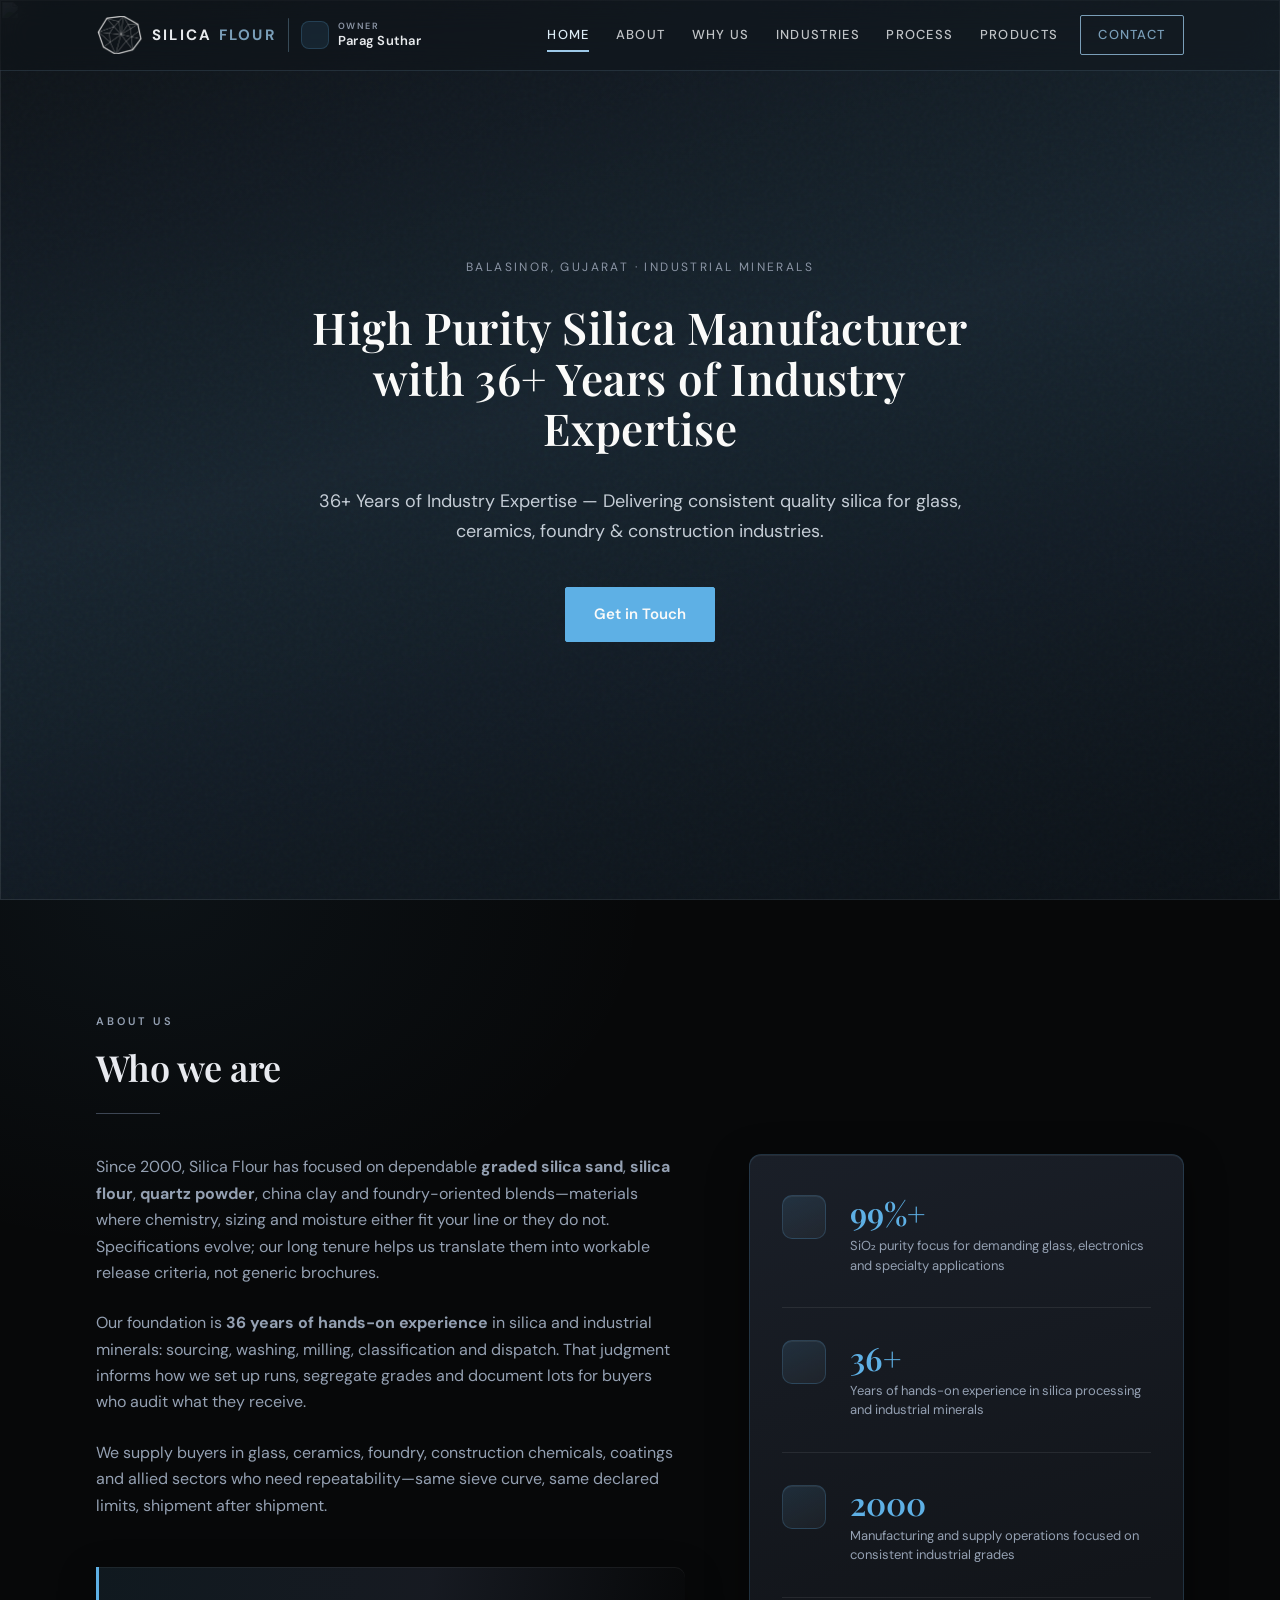
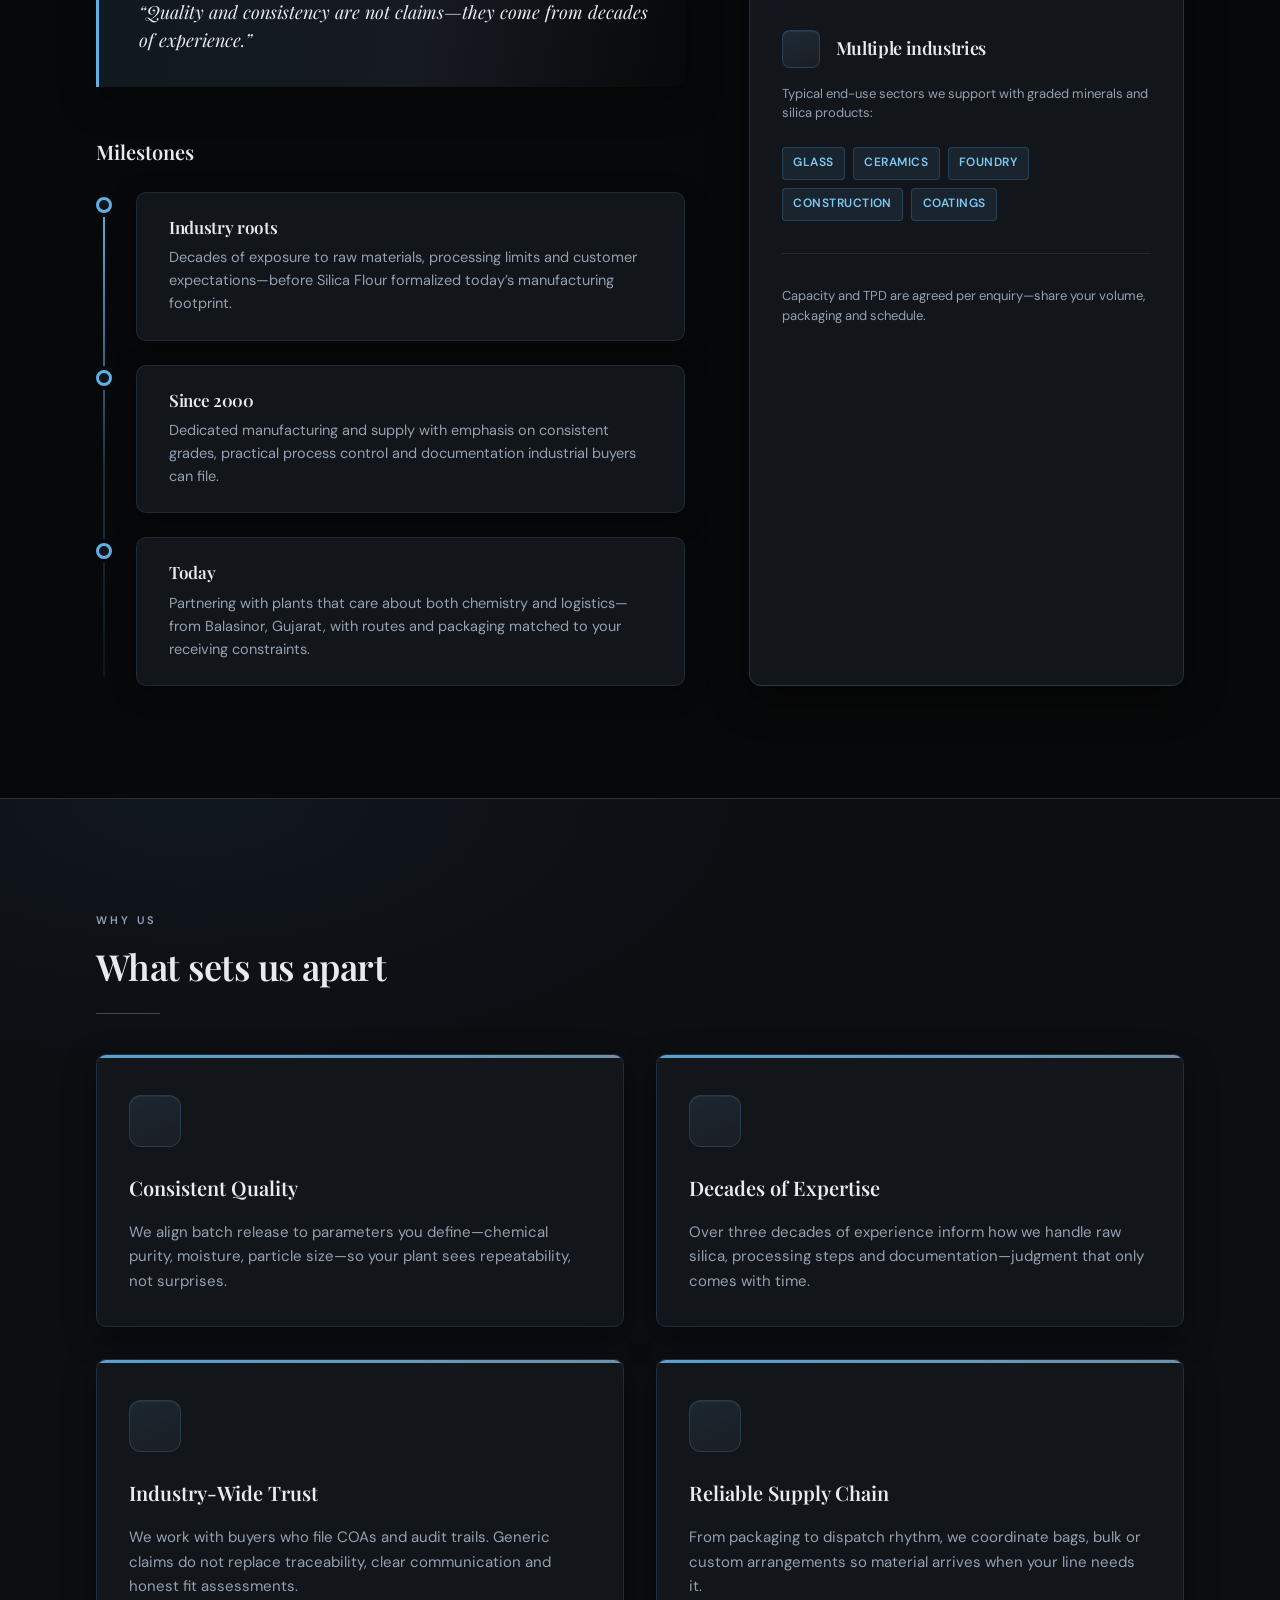
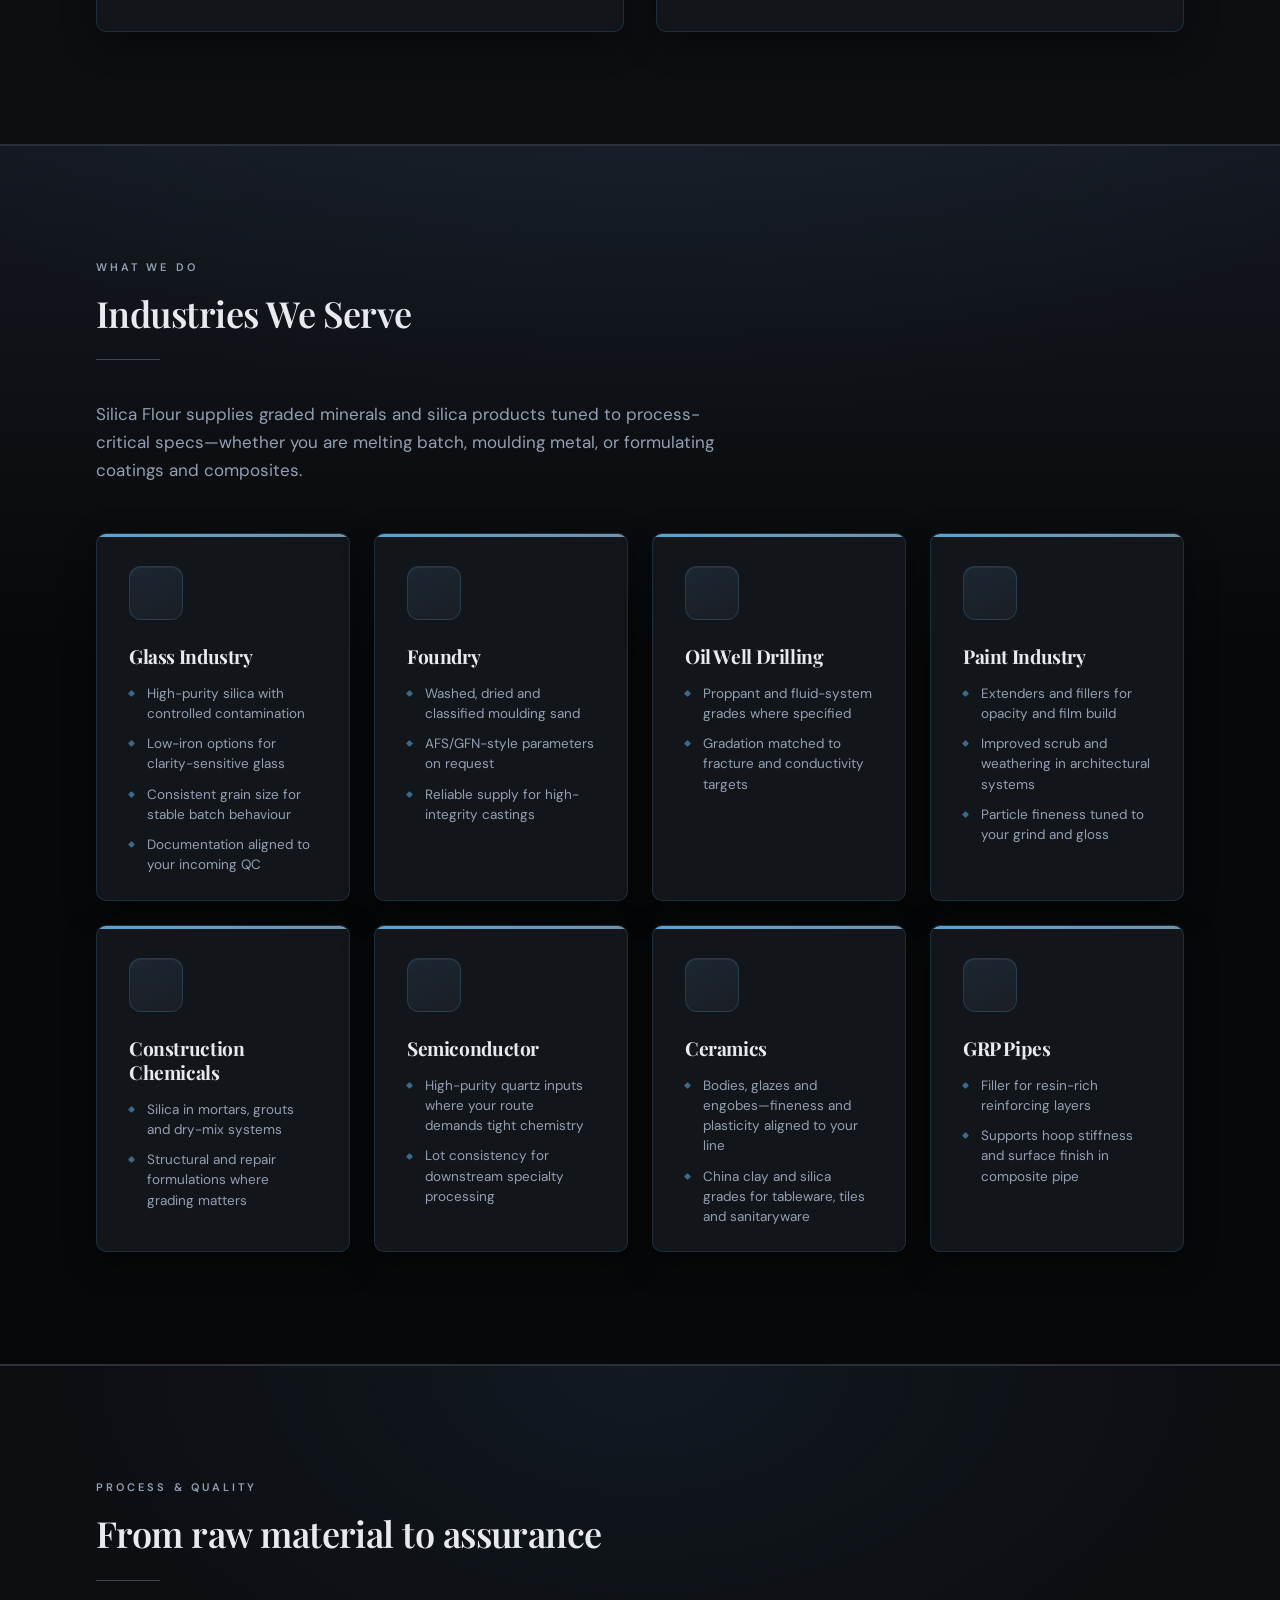
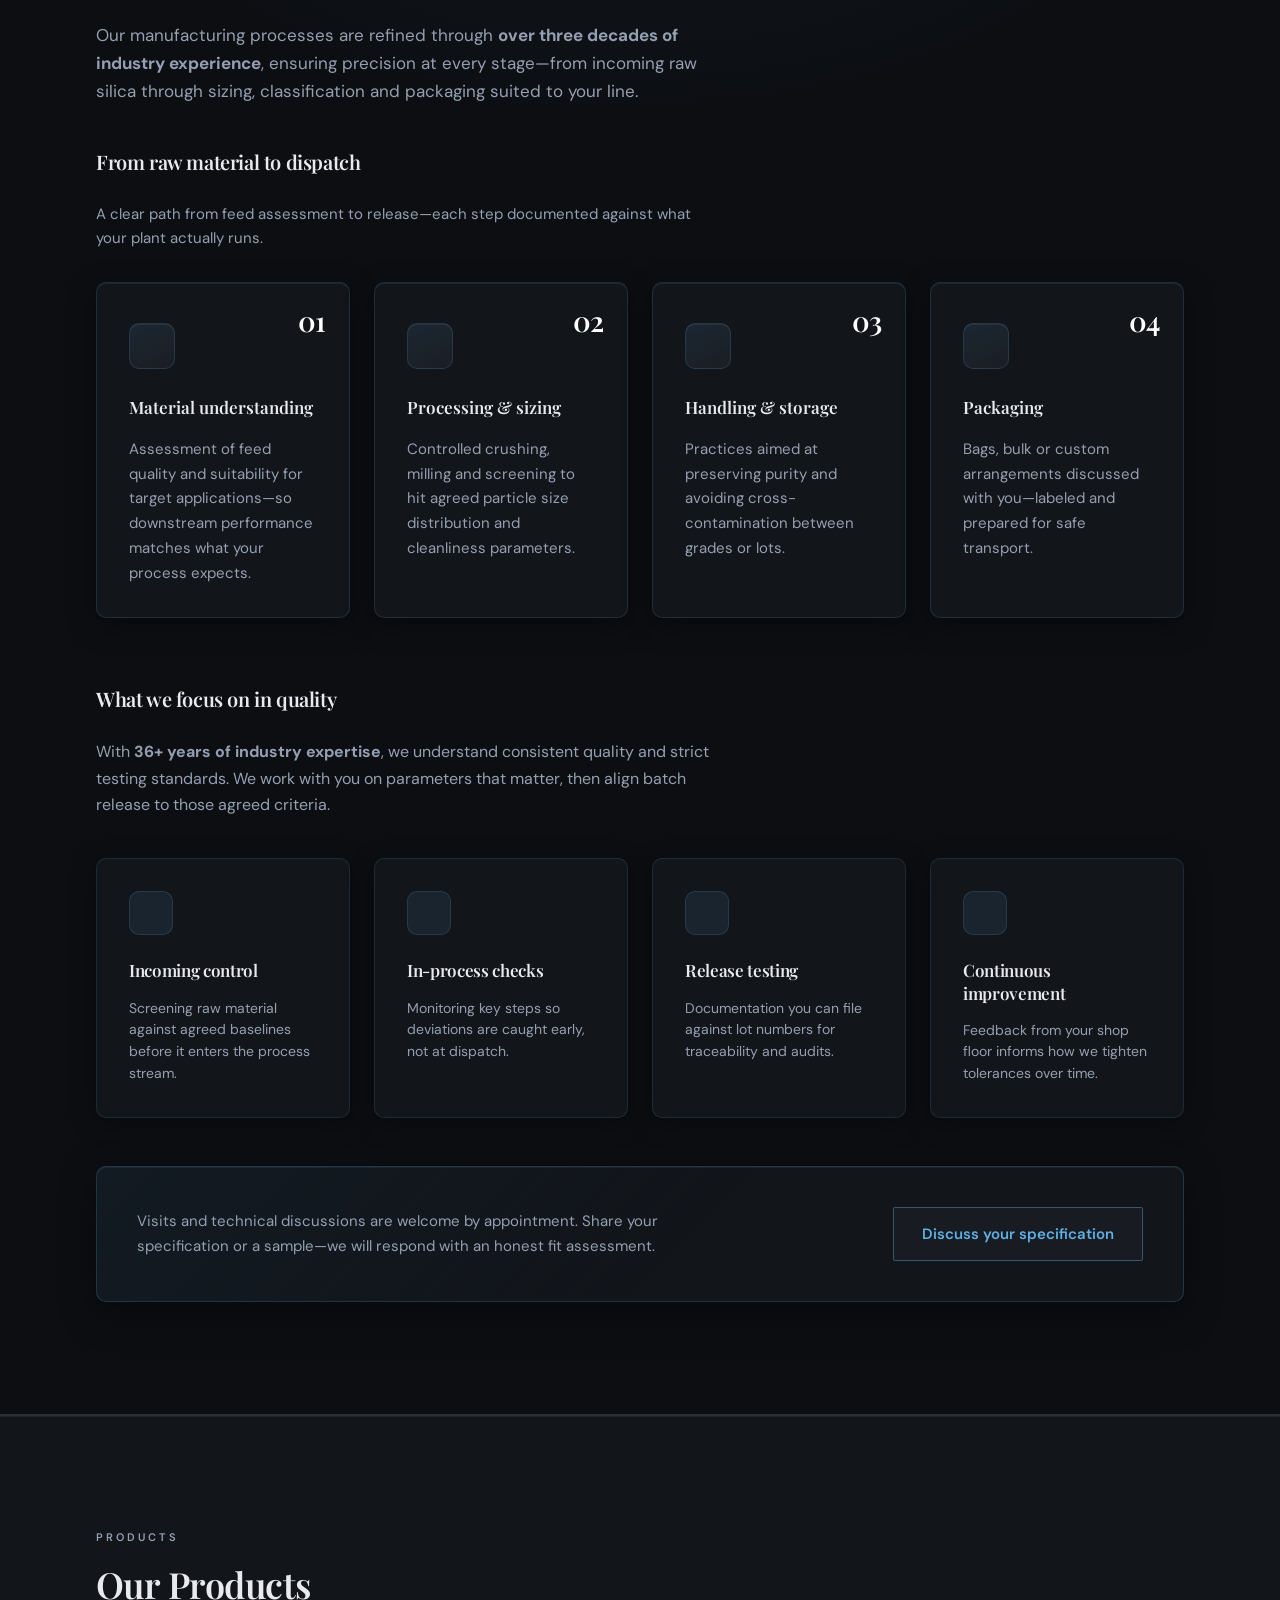
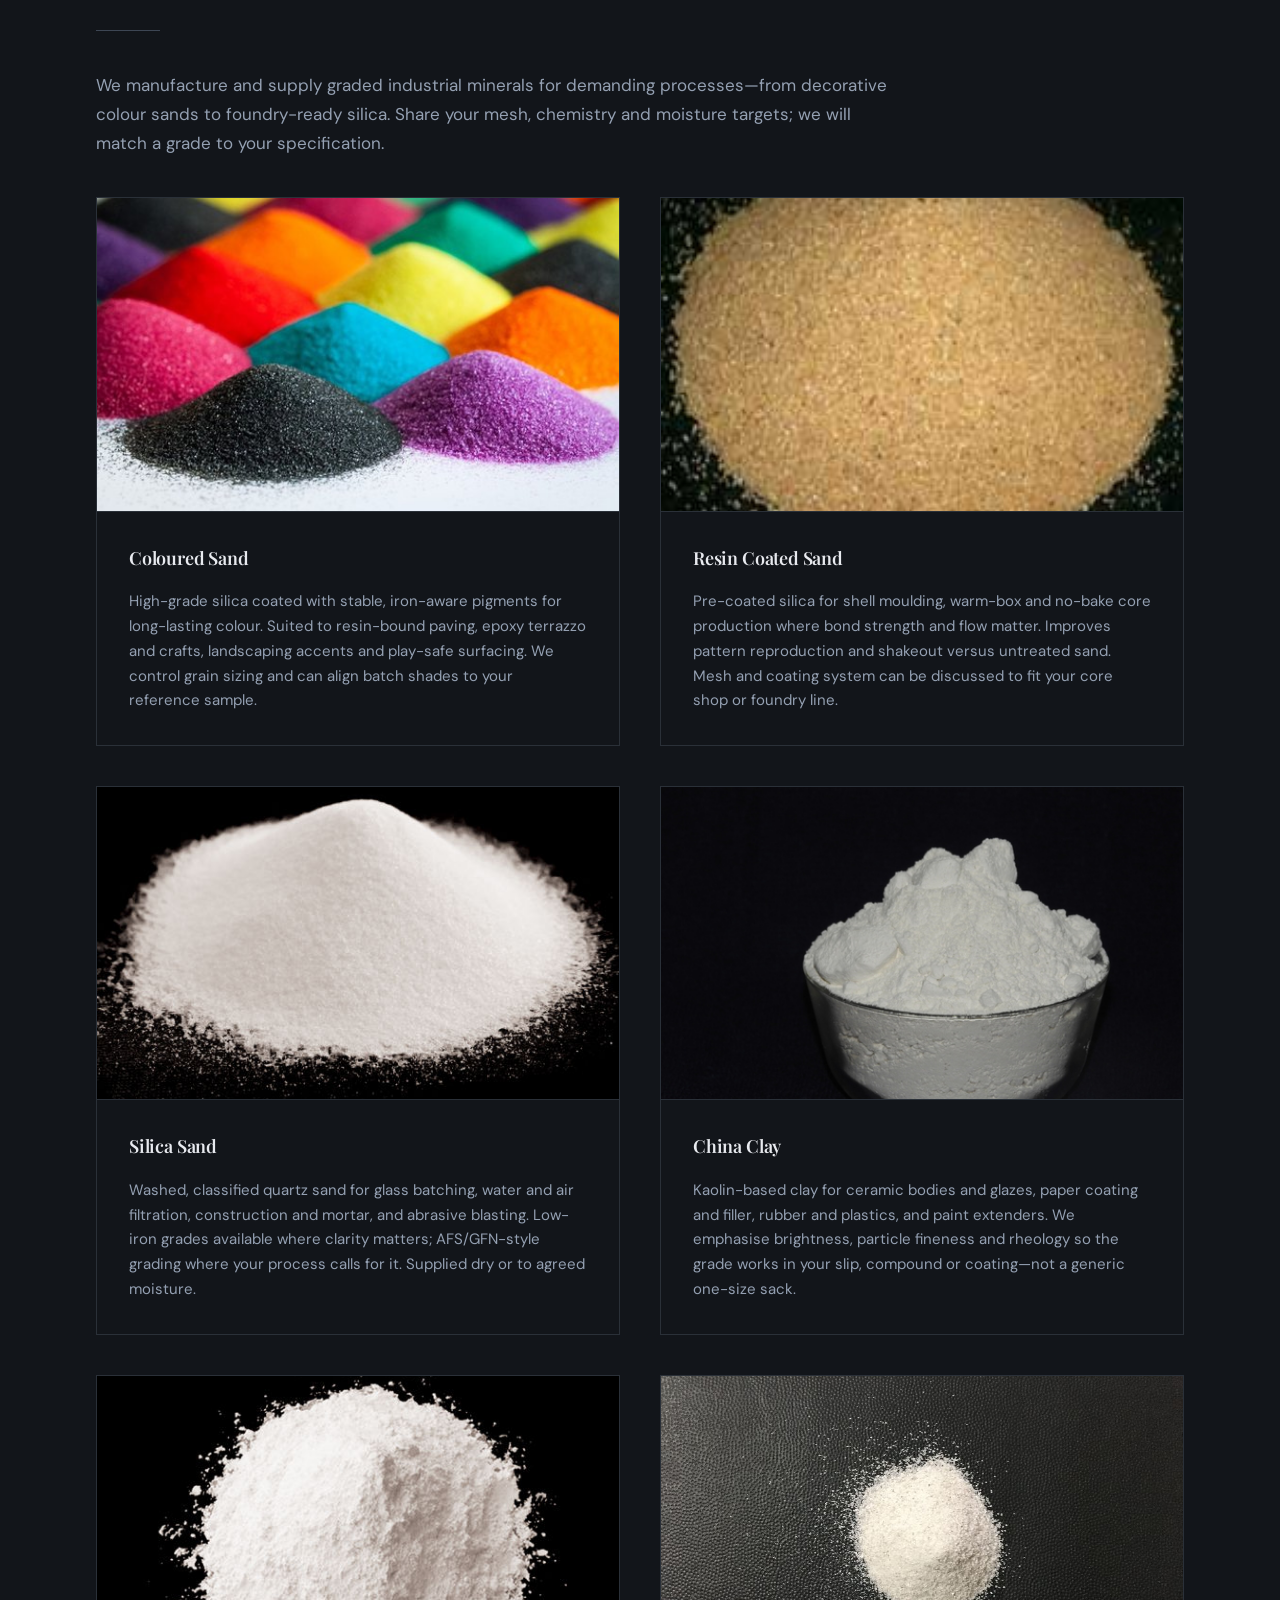
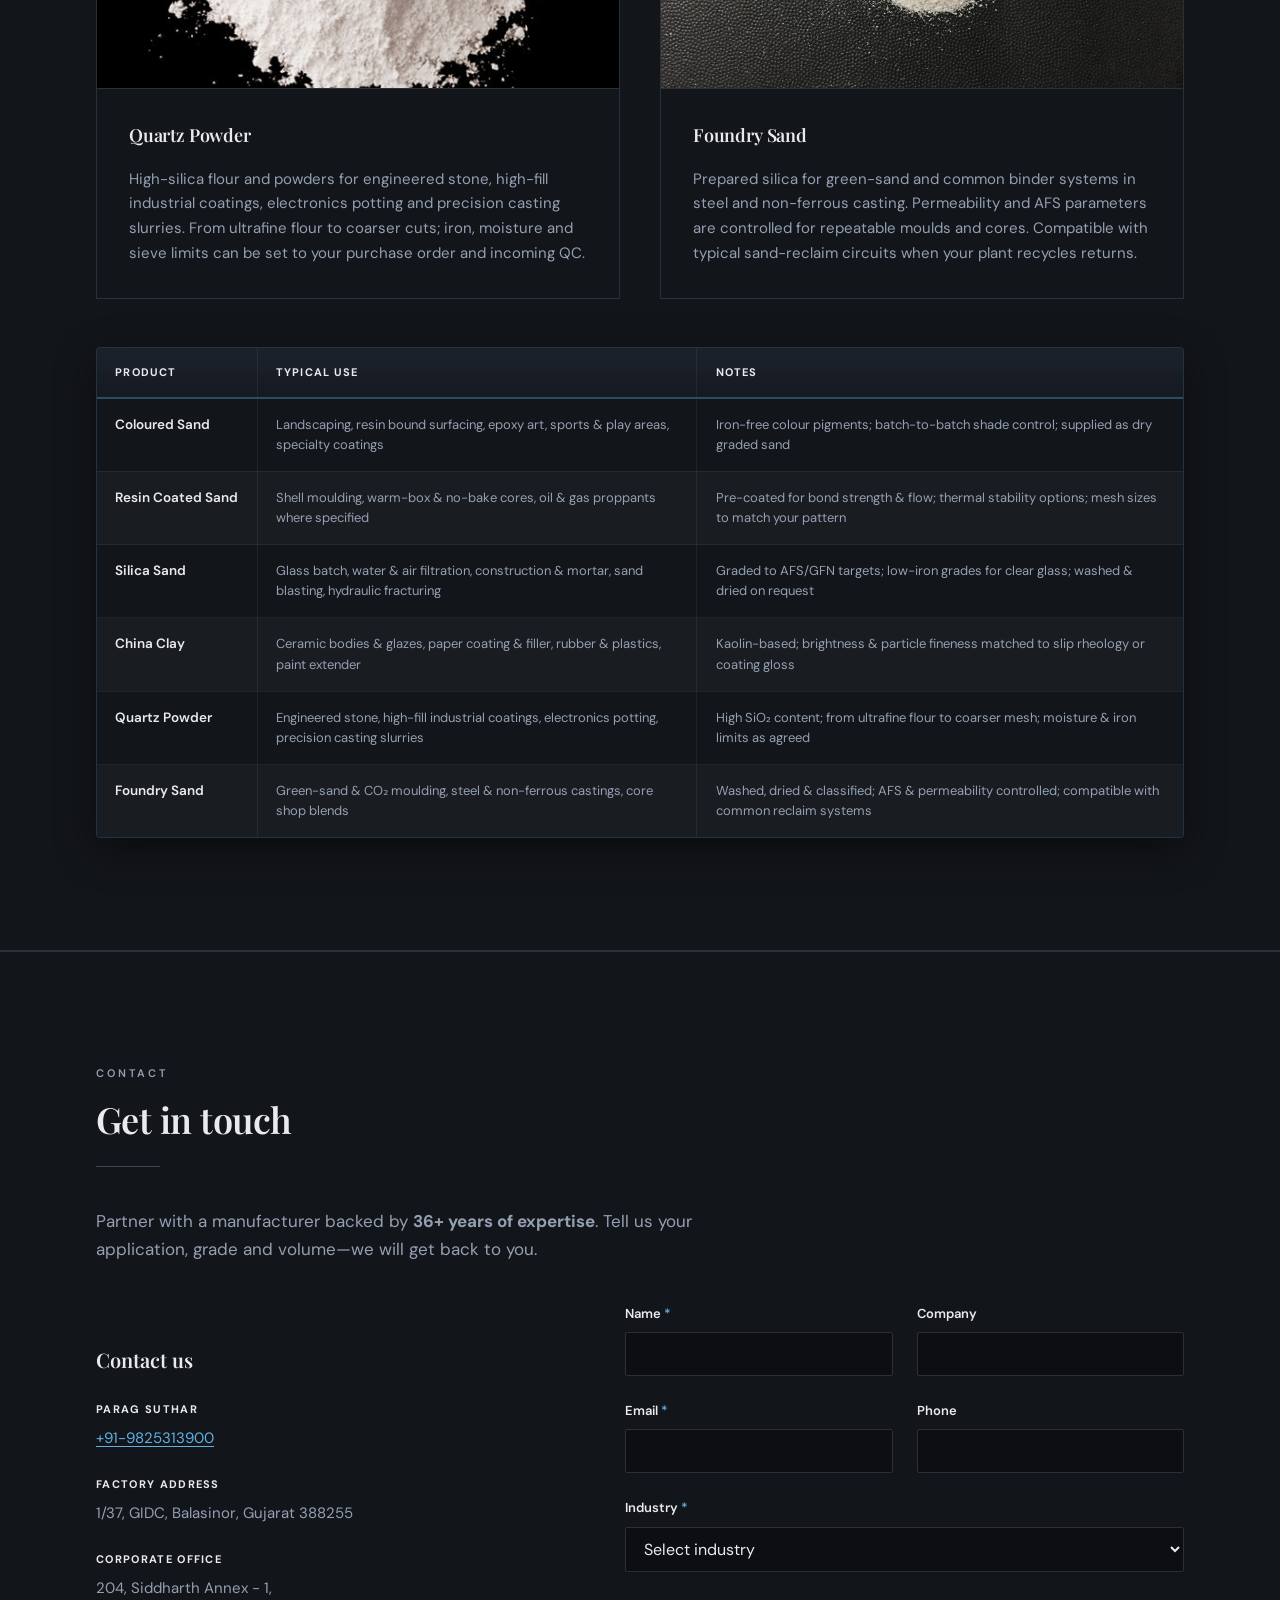
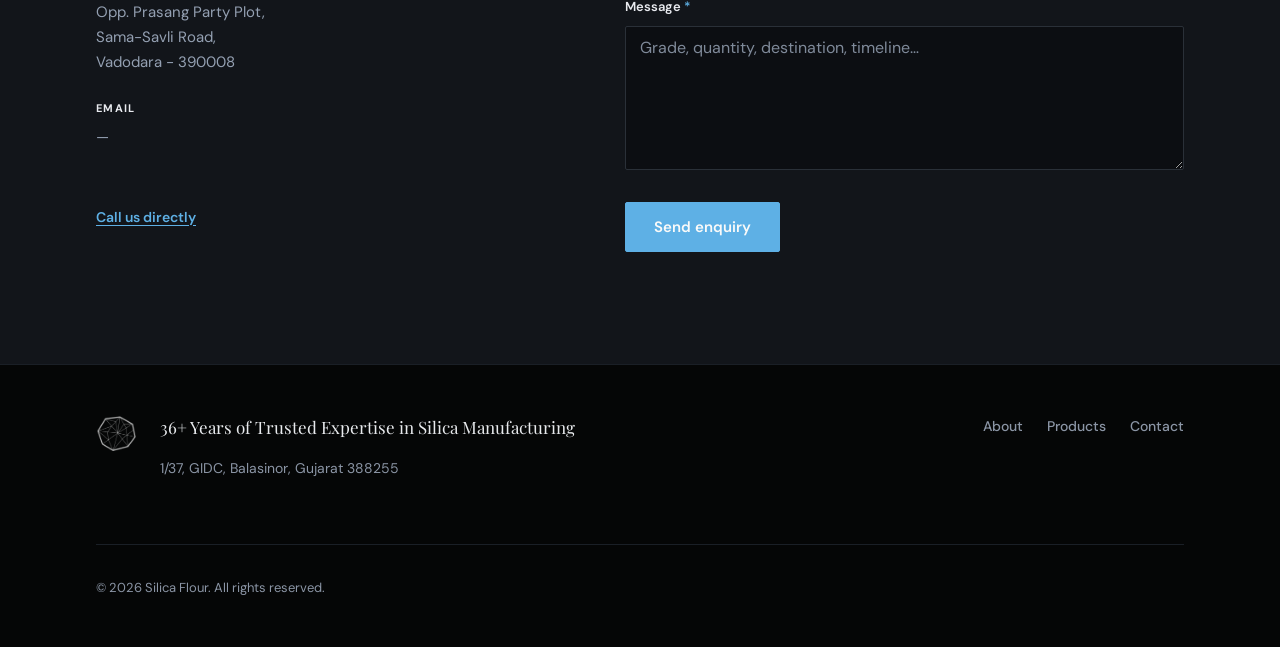
==== commit 42e40f8e: "minor updates" ====
--- a/index.html
+++ b/index.html
@@ -50,17 +50,29 @@
 
   <header class="site-header" id="site-header">
     <div class="header-inner">
-      <a class="logo" href="#top">
-        <img
-          class="logo__mark-img"
-          src="assets/images/logo.png"
-          alt=""
-          width="462"
-          height="181"
-          decoding="async"
-        >
-        <span class="logo__name">Silica <span class="logo__name-accent">Flour</span></span>
-      </a>
+      <div class="header-brand">
+        <a class="logo" href="#top">
+          <img
+            class="logo__mark-img"
+            src="assets/images/logo.png"
+            alt=""
+            width="462"
+            height="181"
+            decoding="async"
+          >
+          <span class="logo__name">Silica <span class="logo__name-accent">Flour</span></span>
+        </a>
+        <span class="header-brand__rule" aria-hidden="true"></span>
+        <div class="header-owner" aria-label="Business owner">
+          <span class="header-owner__icon-wrap" aria-hidden="true">
+            <span class="header-owner__icon" data-lucide="user-round"></span>
+          </span>
+          <p class="header-owner__text">
+            <span class="header-owner__label">Owner</span>
+            <strong class="header-owner__name">Parag Suthar</strong>
+          </p>
+        </div>
+      </div>
       <button type="button" class="nav-toggle" aria-expanded="false" aria-controls="site-nav" aria-label="Open menu">
         <span class="nav-toggle__line" aria-hidden="true"></span>
         <span class="nav-toggle__line" aria-hidden="true"></span>
@@ -75,17 +87,6 @@
           <li><a href="#process" class="nav__link" data-nav>Process</a></li>
           <li><a href="#products" class="nav__link" data-nav>Products</a></li>
           <li><a href="#contact" class="nav__link nav__link--cta" data-nav>Contact</a></li>
-          <li class="site-nav__item--owner">
-            <div class="header-owner" aria-label="Business owner">
-              <span class="header-owner__icon-wrap" aria-hidden="true">
-                <span class="header-owner__icon" data-lucide="user-round"></span>
-              </span>
-              <p class="header-owner__text">
-                <span class="header-owner__label">Parag Suthar</span>
-                <strong class="header-owner__name" href="tel:+919825313900">9825313900</strong>
-              </p>
-            </div>
-          </li>
         </ul>
       </nav>
     </div>
--- a/assets/css/styles.css
+++ b/assets/css/styles.css
@@ -178,11 +178,35 @@
   }
 }
 
-/* Owner card beside Contact (nav) */
-.site-nav__item--owner {
-  list-style: none;
-  margin: 0;
-  padding: 0;
+/* Logo + vertical rule + owner, then gap before nav */
+.header-brand {
+  display: flex;
+  align-items: center;
+  gap: 0.65rem;
+  min-width: 0;
+  flex: 1 1 auto;
+}
+
+@media (min-width: 768px) {
+  .header-brand {
+    flex: 0 1 auto;
+    margin-right: var(--sp-6);
+    gap: 0.75rem;
+  }
+}
+
+.header-brand__rule {
+  flex-shrink: 0;
+  width: 1px;
+  height: 1.85rem;
+  background: rgba(107, 143, 163, 0.45);
+  border-radius: 1px;
+}
+
+@media (min-width: 768px) {
+  .header-brand__rule {
+    height: 2.125rem;
+  }
 }
 
 .header-owner {
@@ -190,7 +214,7 @@
   align-items: center;
   gap: 0.55rem;
   margin: 0;
-  padding: 1rem 0.75rem;
+  padding: 0;
   min-width: 0;
 }
 
@@ -242,11 +266,31 @@
   letter-spacing: 0.02em;
 }
 
-@media (max-width: 767px) {
-  .site-nav__item--owner {
-    border-top: 1px solid rgba(107, 143, 163, 0.22);
-    margin-top: 0.35rem;
-    padding-top: 0.35rem;
+@media (max-width: 480px) {
+  .header-brand {
+    gap: 0.45rem;
+  }
+
+  .header-brand__rule {
+    height: 1.5rem;
+  }
+
+  .header-owner__icon-wrap {
+    width: 1.5rem;
+    height: 1.5rem;
+  }
+
+  .header-owner__icon svg {
+    width: 0.8125rem;
+    height: 0.8125rem;
+  }
+
+  .header-owner__label {
+    font-size: 0.5rem;
+  }
+
+  .header-owner__name {
+    font-size: 0.75rem;
   }
 }
 
@@ -257,9 +301,9 @@
   padding: 0 var(--sp-3);
   display: flex;
   align-items: center;
-  justify-content: space-between;
+  justify-content: flex-start;
   min-height: var(--header-main-mobile);
-  gap: var(--sp-3);
+  gap: var(--sp-2);
 }
 
 @media (min-width: 768px) {
@@ -335,6 +379,8 @@
   width: 2.75rem;
   height: 2.75rem;
   padding: 0;
+  margin-left: auto;
+  flex-shrink: 0;
   border: 1px solid rgba(107, 143, 163, 0.35);
   border-radius: var(--radius);
   background: rgba(255, 255, 255, 0.04);
@@ -486,6 +532,10 @@
     display: none;
   }
 
+  .header-inner {
+    gap: var(--sp-3);
+  }
+
   .site-nav {
     display: block;
     position: static;
@@ -494,6 +544,8 @@
     background: transparent;
     backdrop-filter: none;
     box-shadow: none;
+    margin-left: auto;
+    flex-shrink: 0;
   }
 
   .site-nav.is-open {
@@ -526,18 +578,9 @@
     bottom: 0.1rem;
   }
 
-  .site-nav__item--owner {
-    margin-left: 0.2rem;
-    margin-right: 0.05rem;
-  }
-
-  .header-owner {
-    padding: 0.35rem 0.5rem 0.35rem 0.35rem;
-  }
-
   .nav__link--cta {
     margin-top: 0;
-    margin-left: 0.25rem;
+    margin-left: 0.35rem;
     padding: 0.5rem 1.1rem;
   }
 }
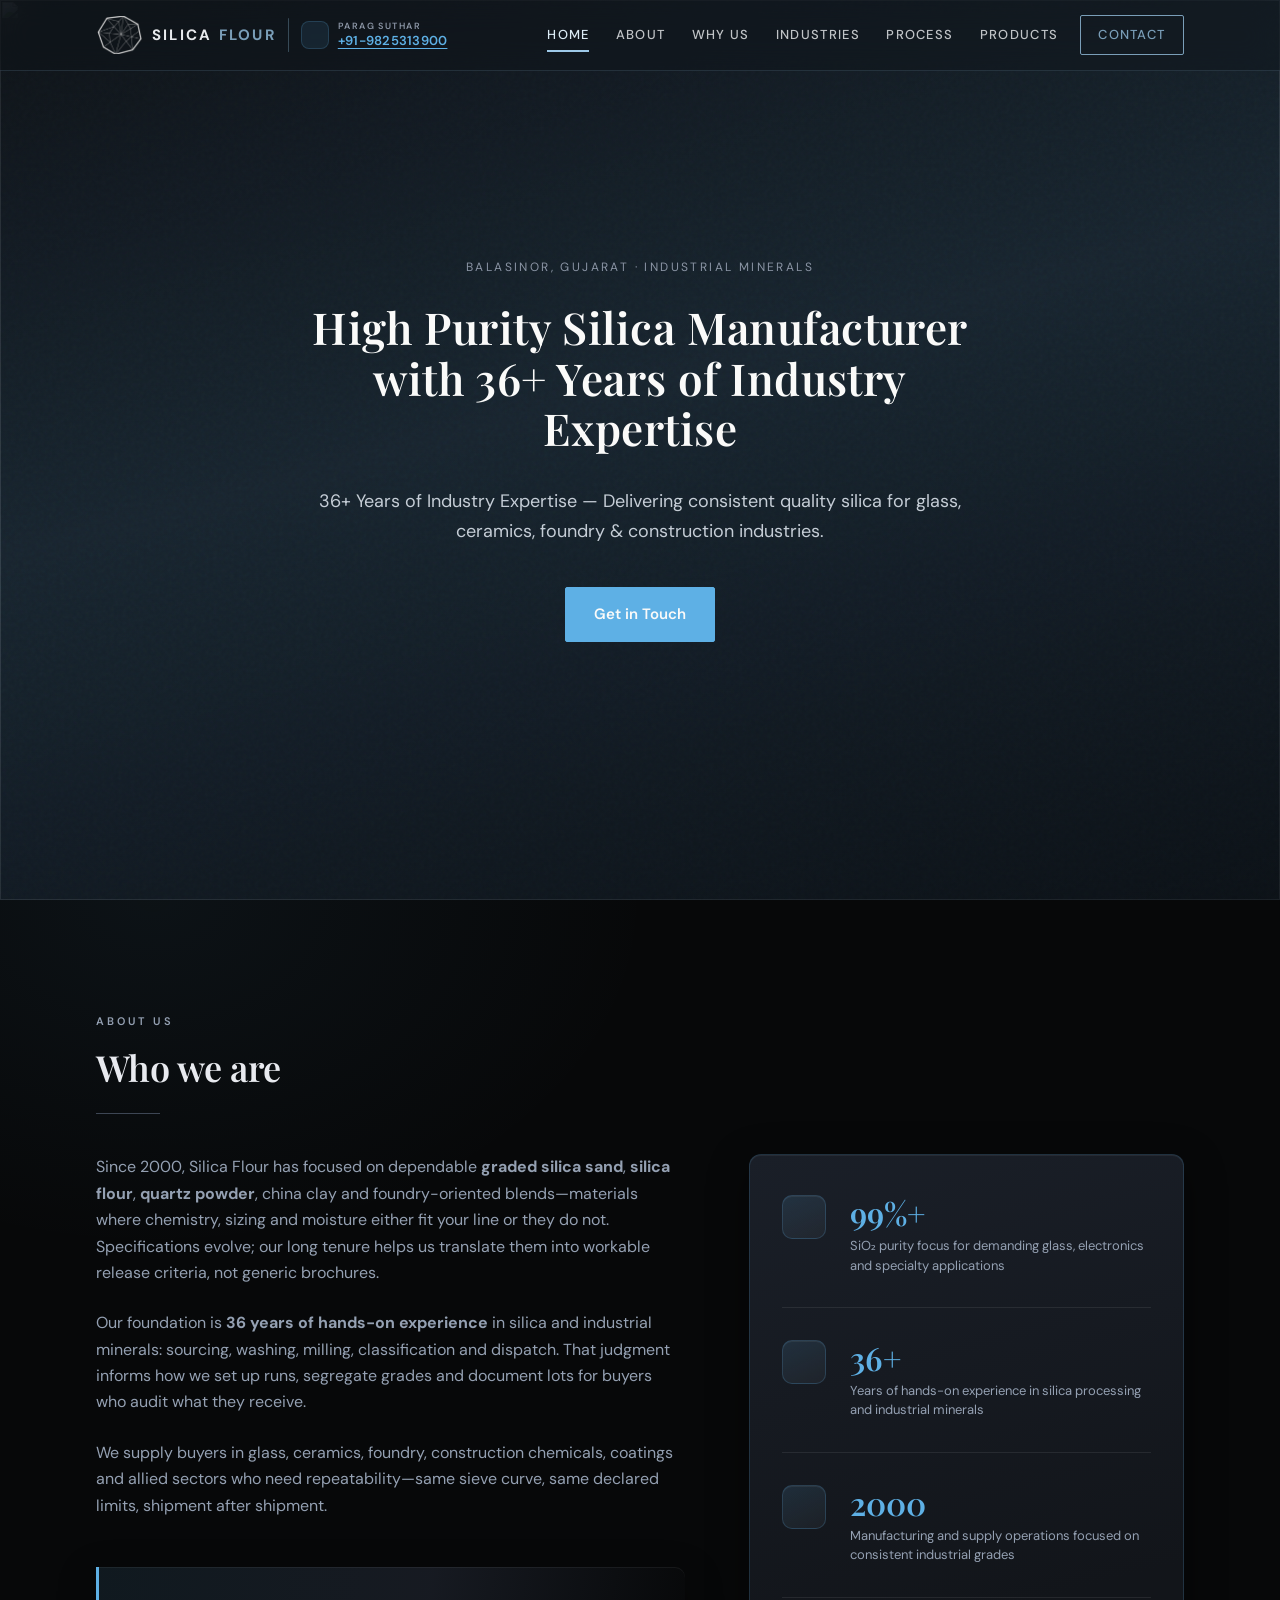
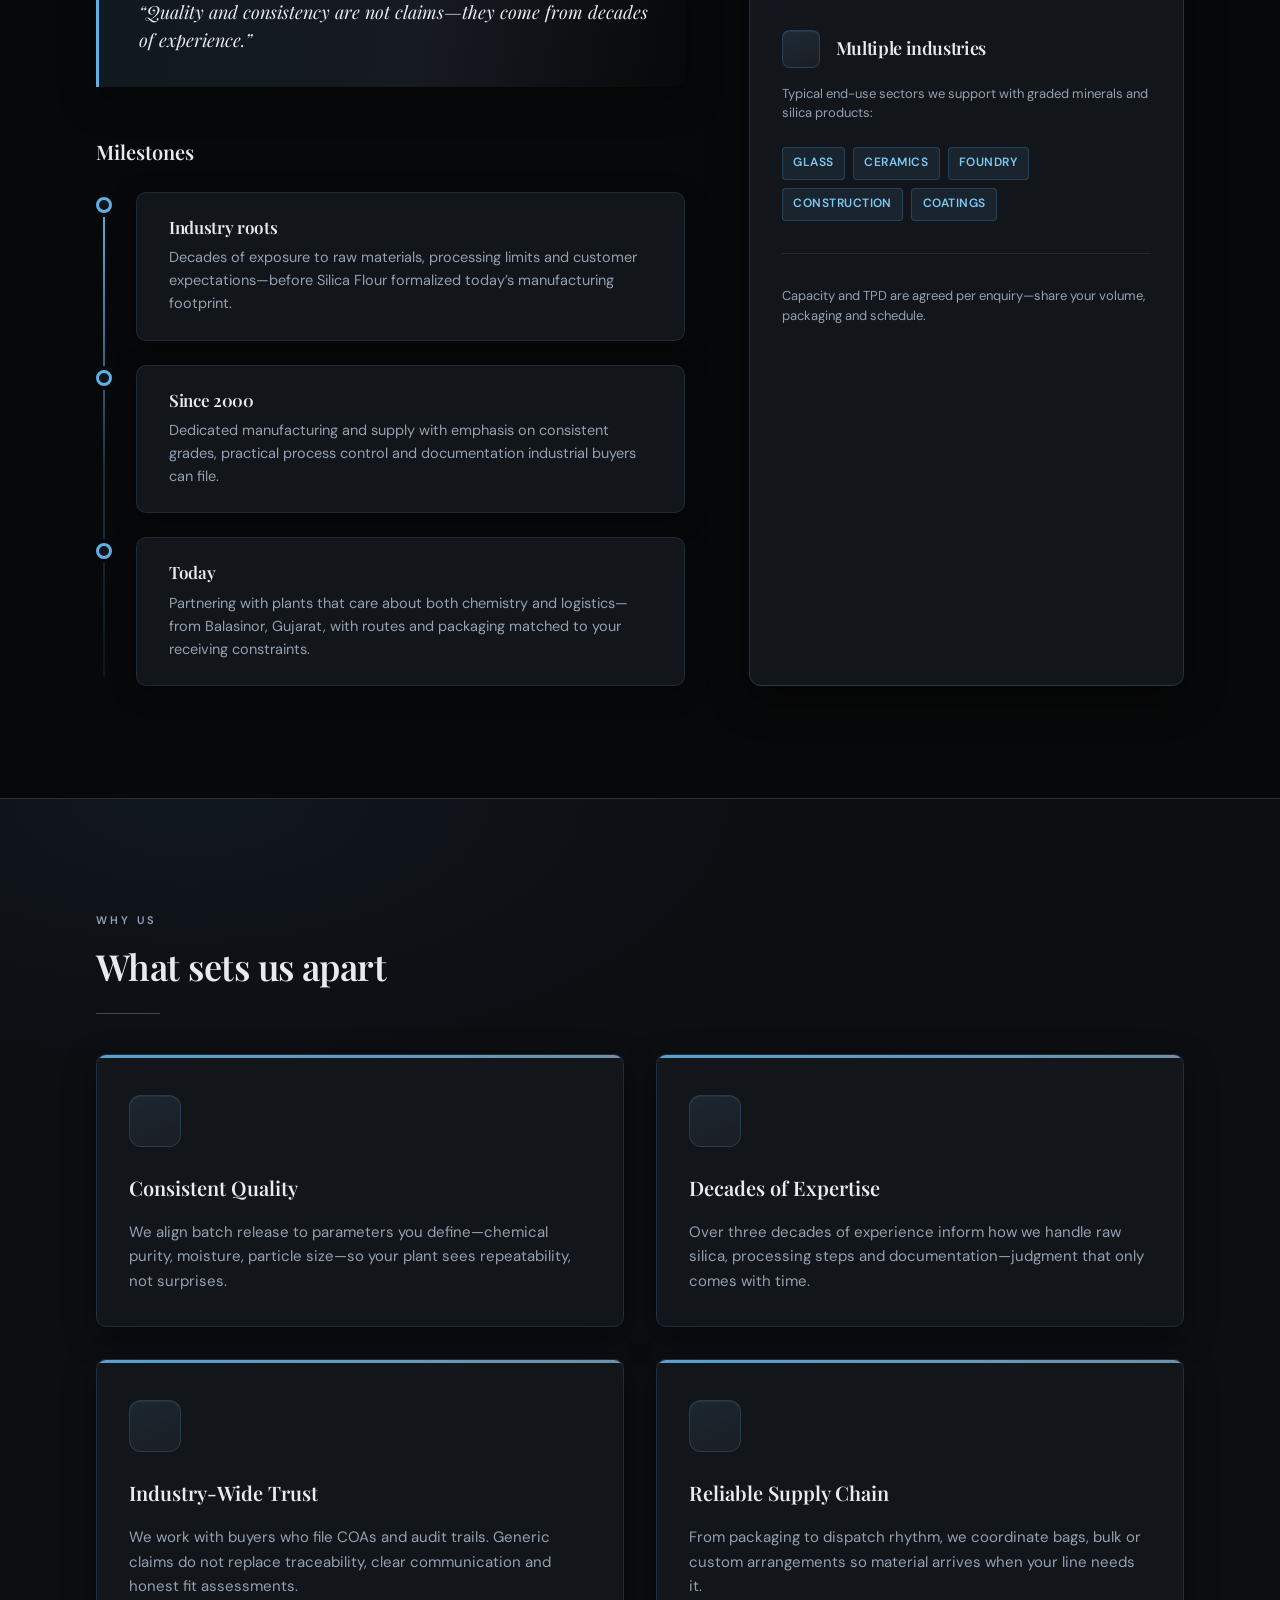
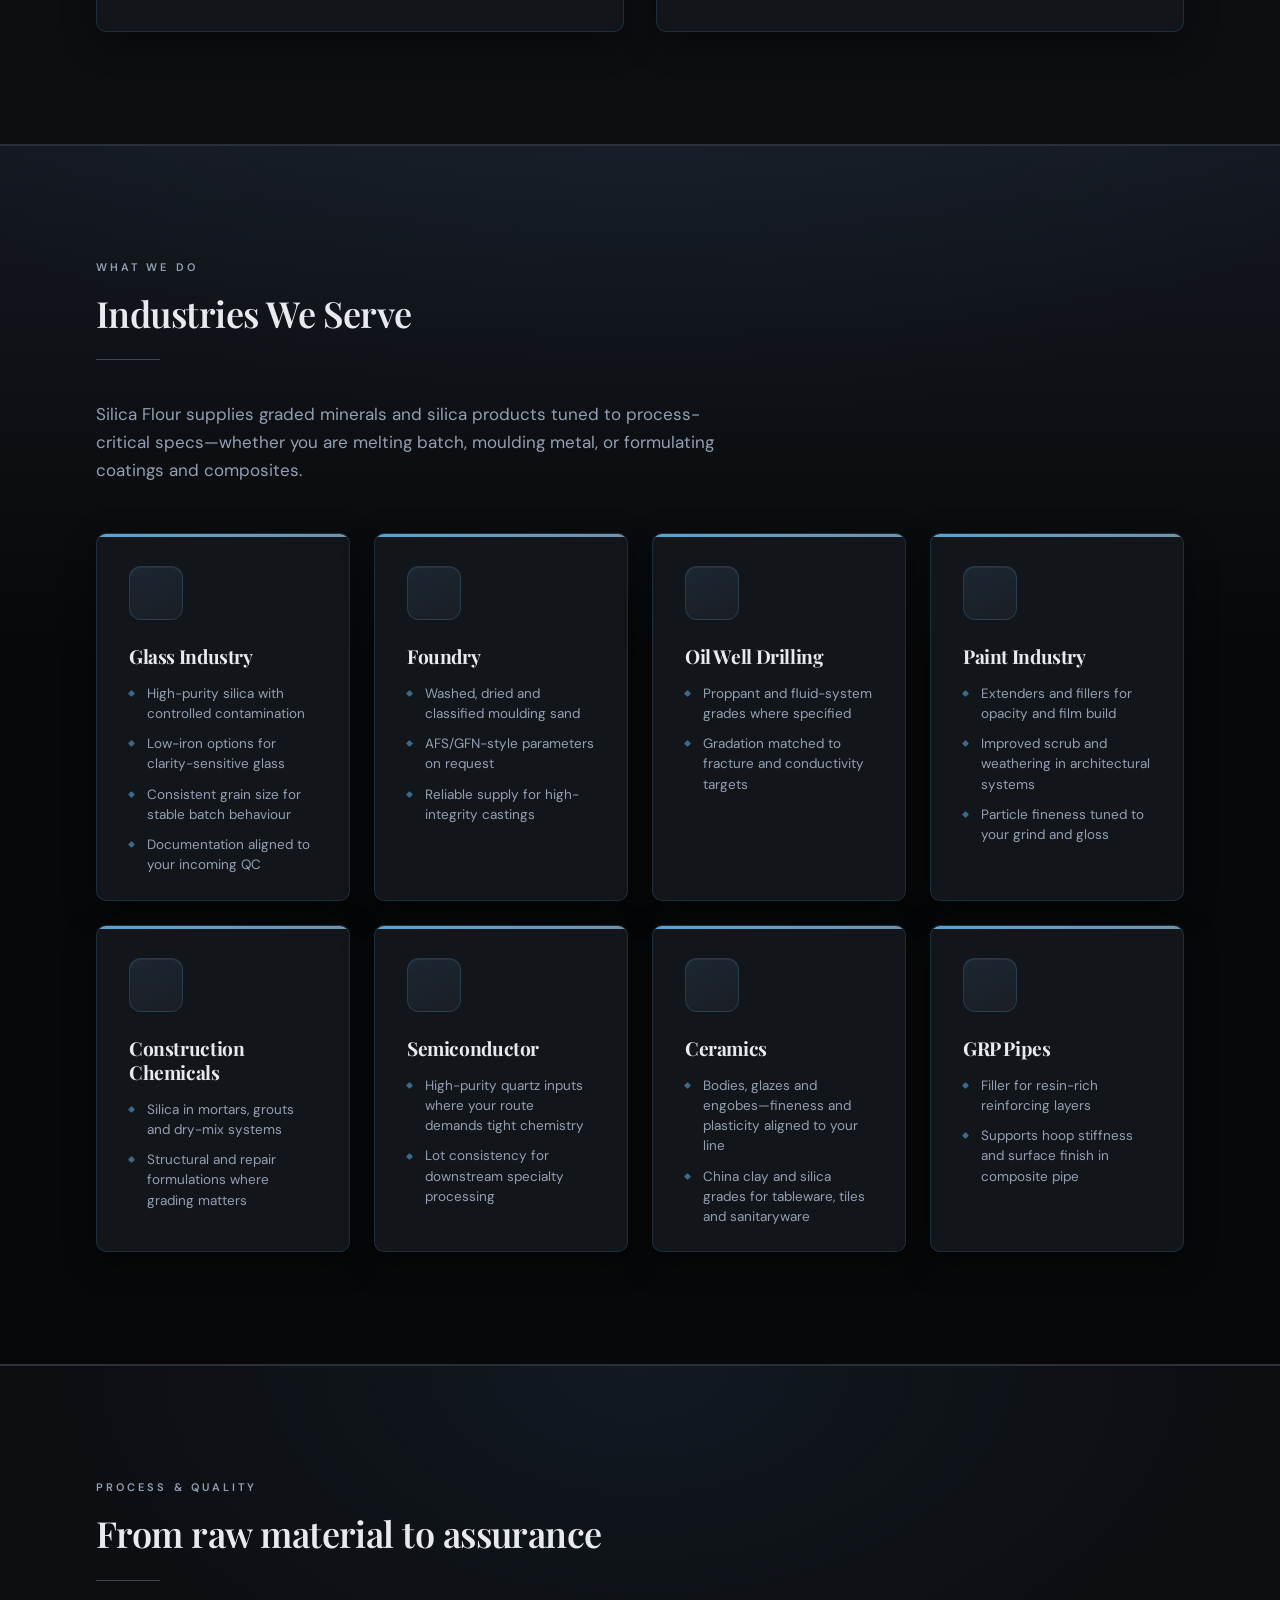
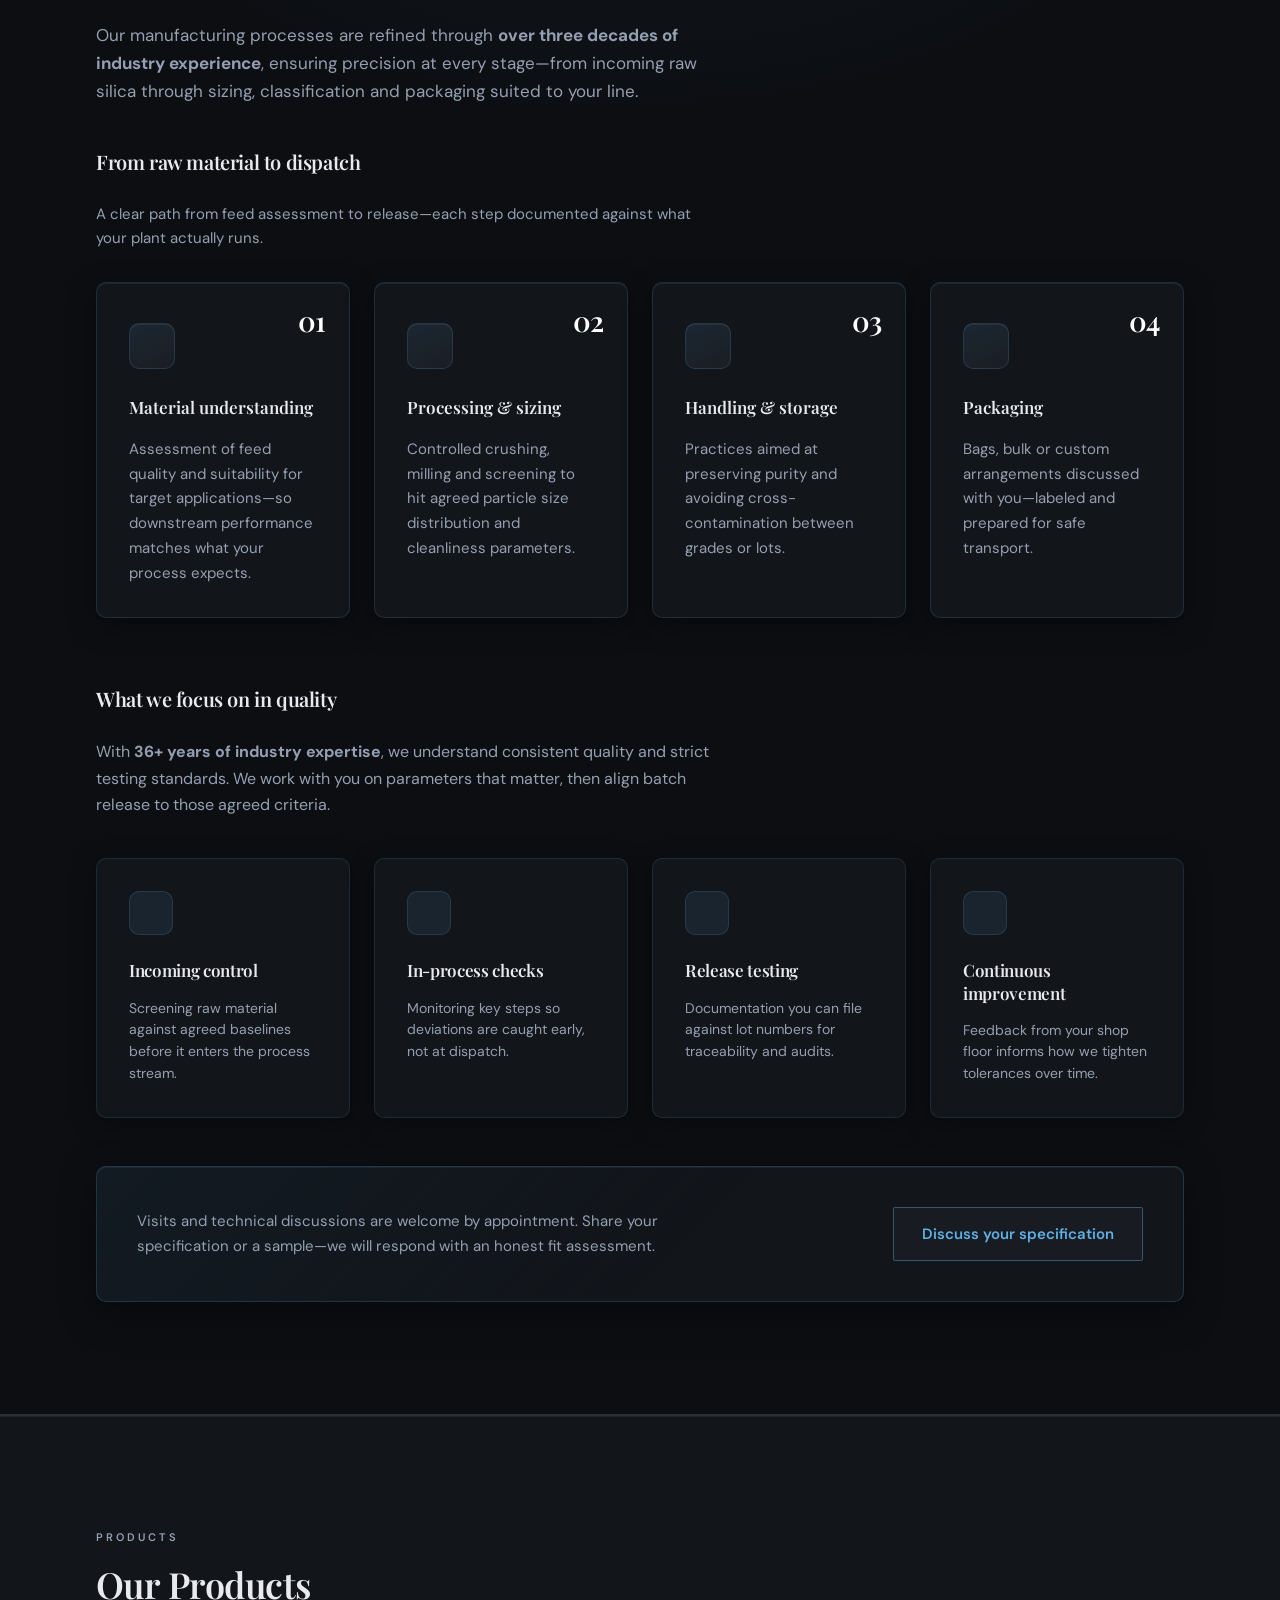
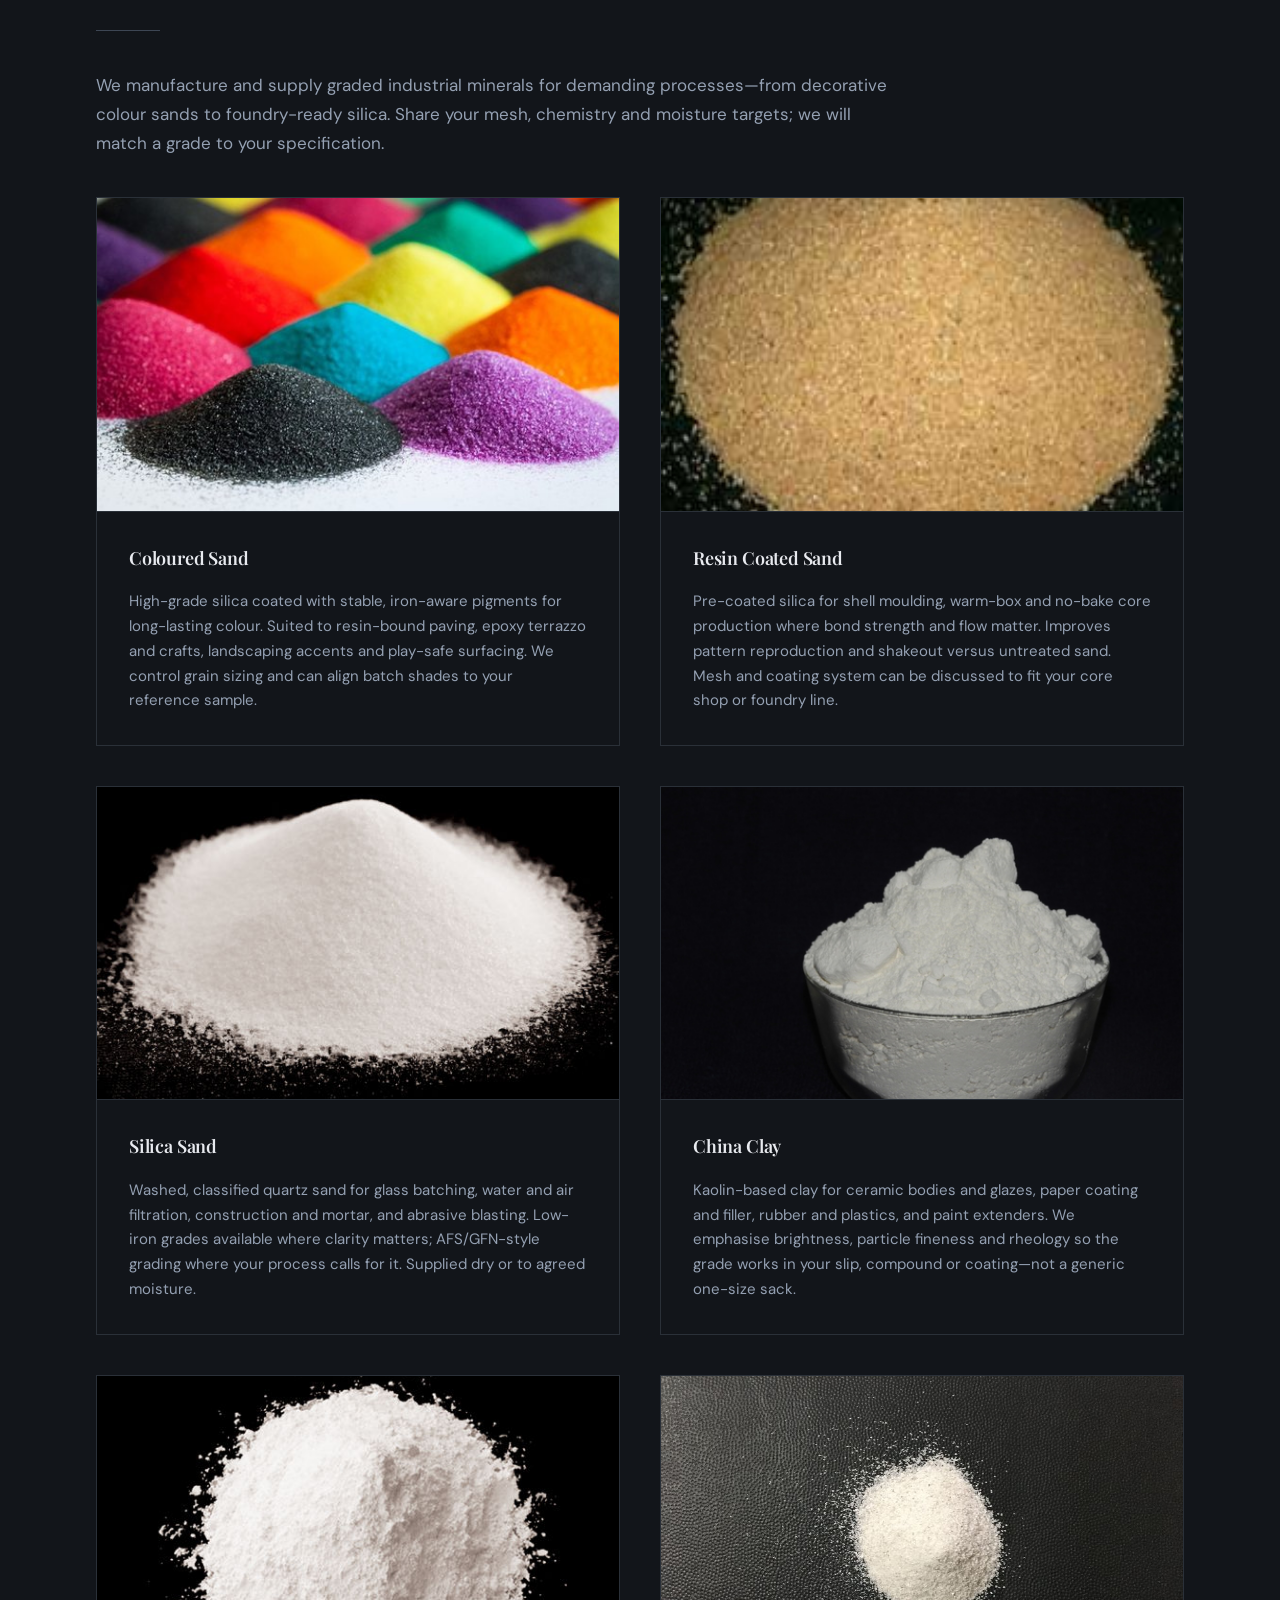
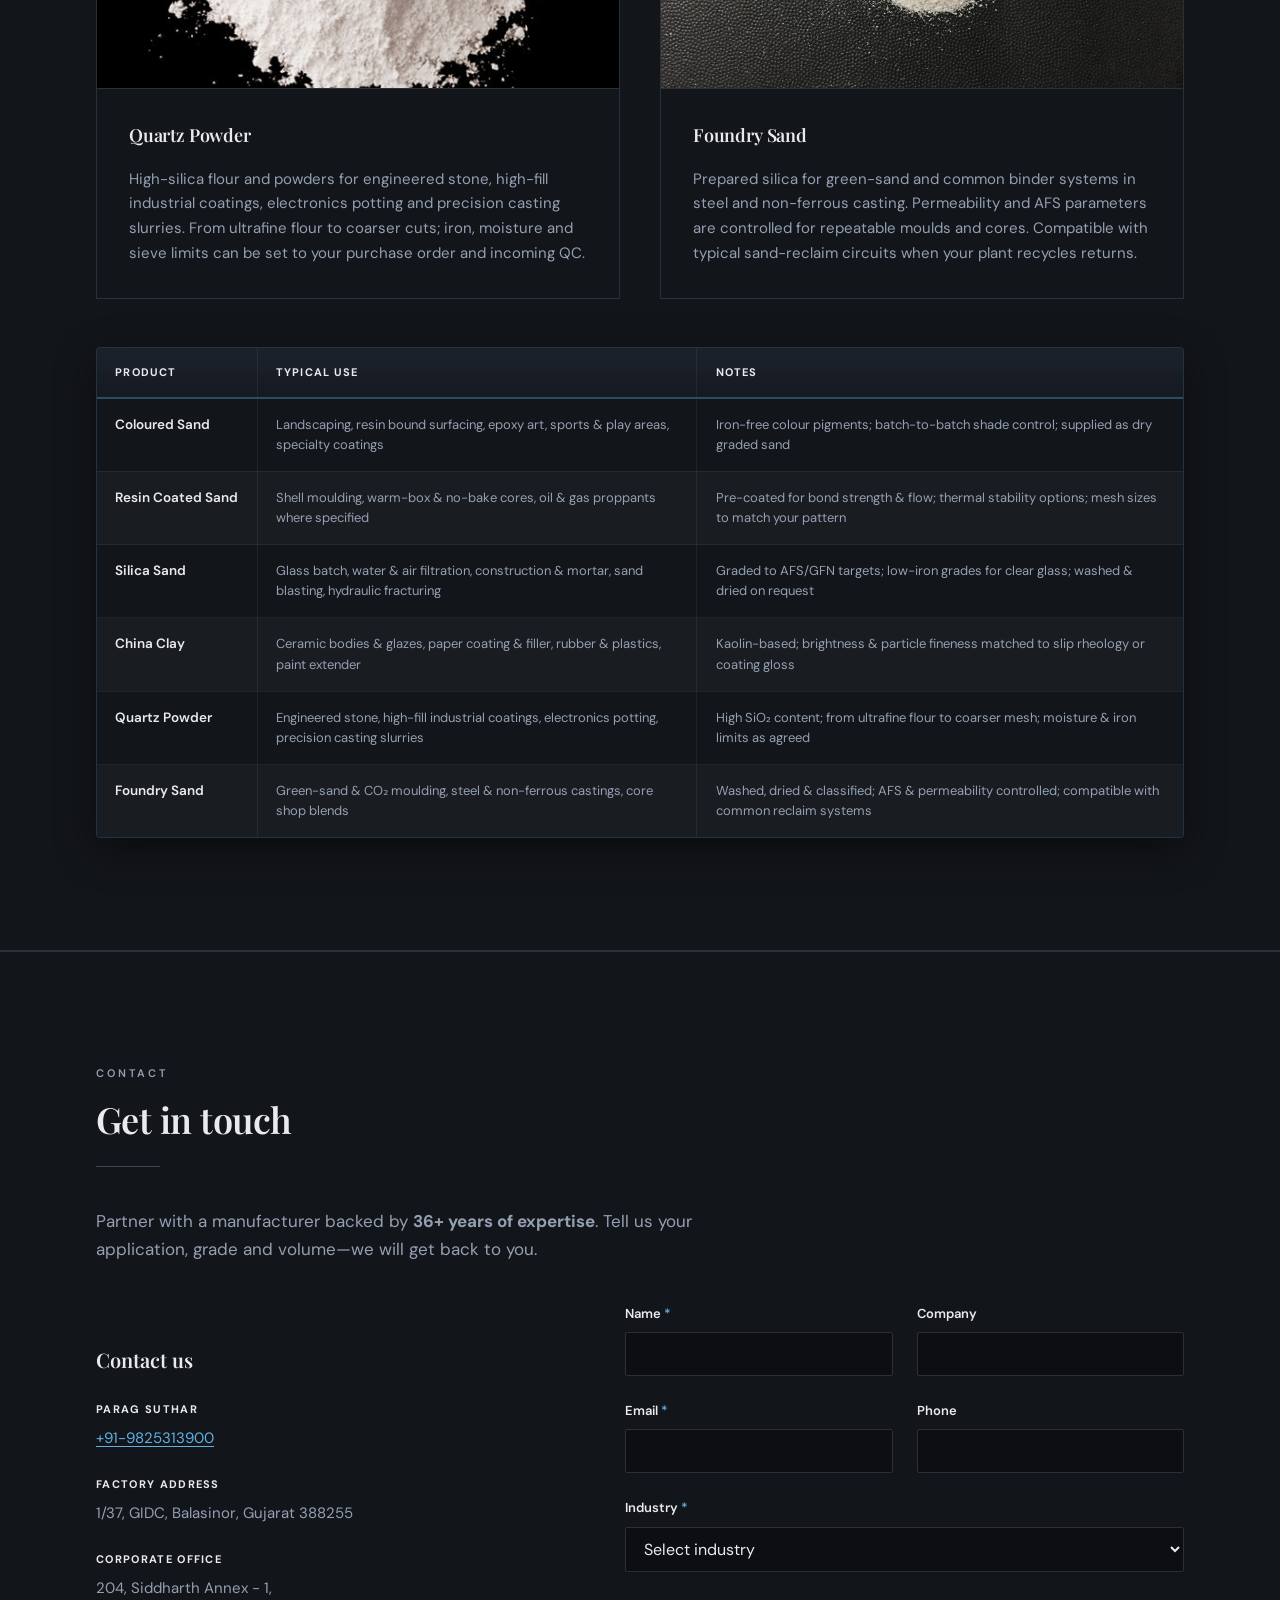
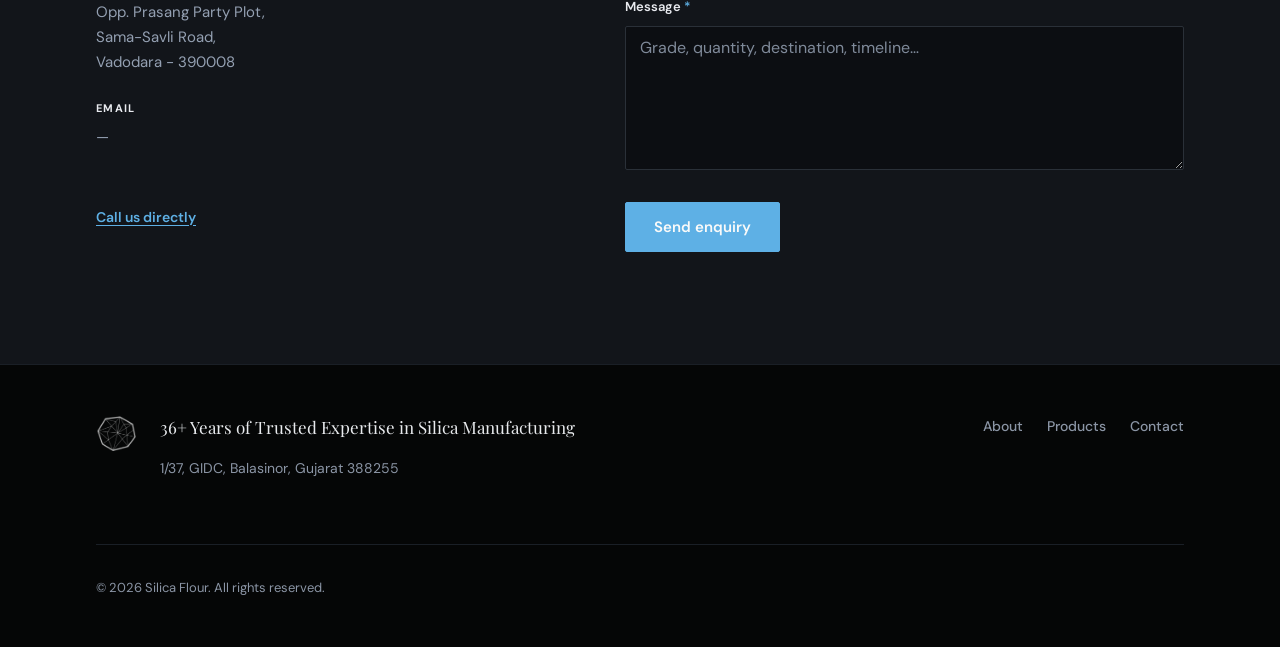
==== commit 80d6f960: "minor updates" ====
--- a/index.html
+++ b/index.html
@@ -68,8 +68,8 @@
             <span class="header-owner__icon" data-lucide="user-round"></span>
           </span>
           <p class="header-owner__text">
-            <span class="header-owner__label">Owner</span>
-            <strong class="header-owner__name">Parag Suthar</strong>
+            <span class="header-owner__label">Parag Suthar</span>
+            <strong class="header-owner__name"><a href="tel:+919825313900">+91-9825313900</a></strong>
           </p>
         </div>
       </div>
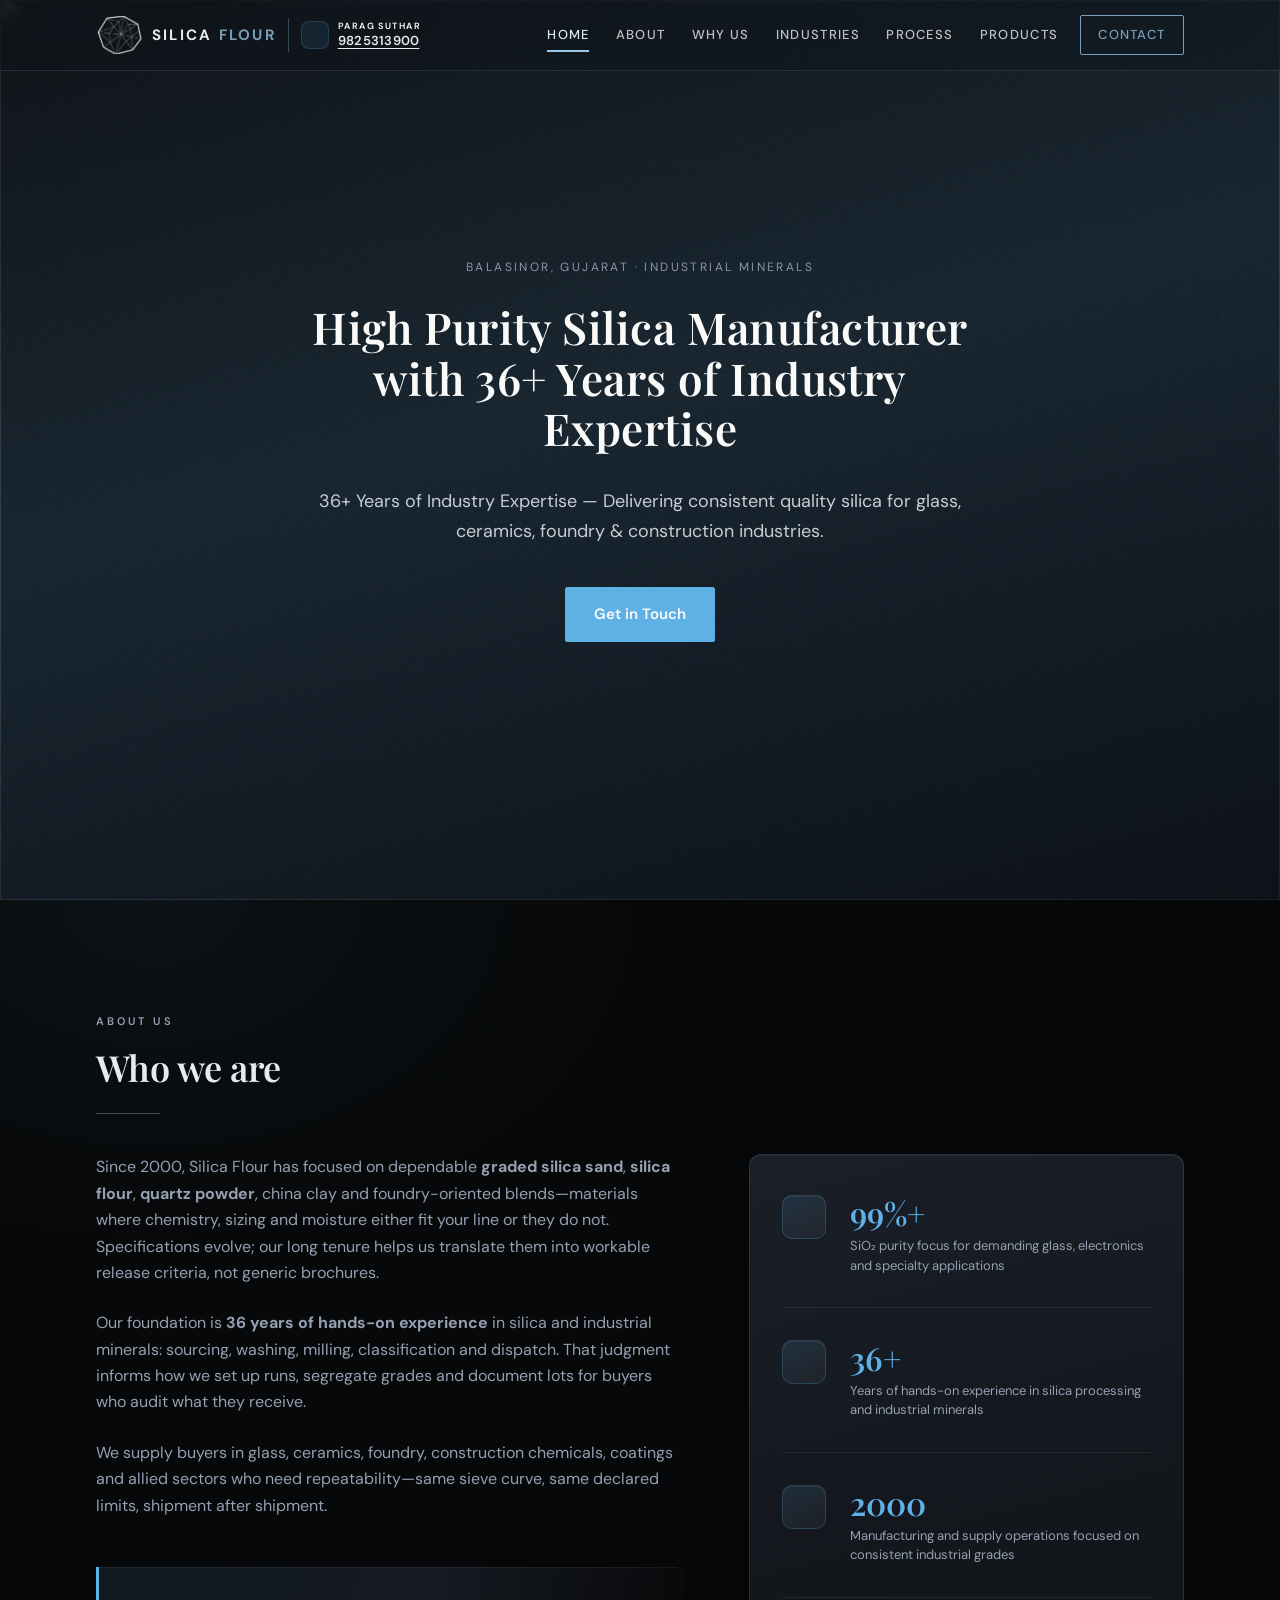
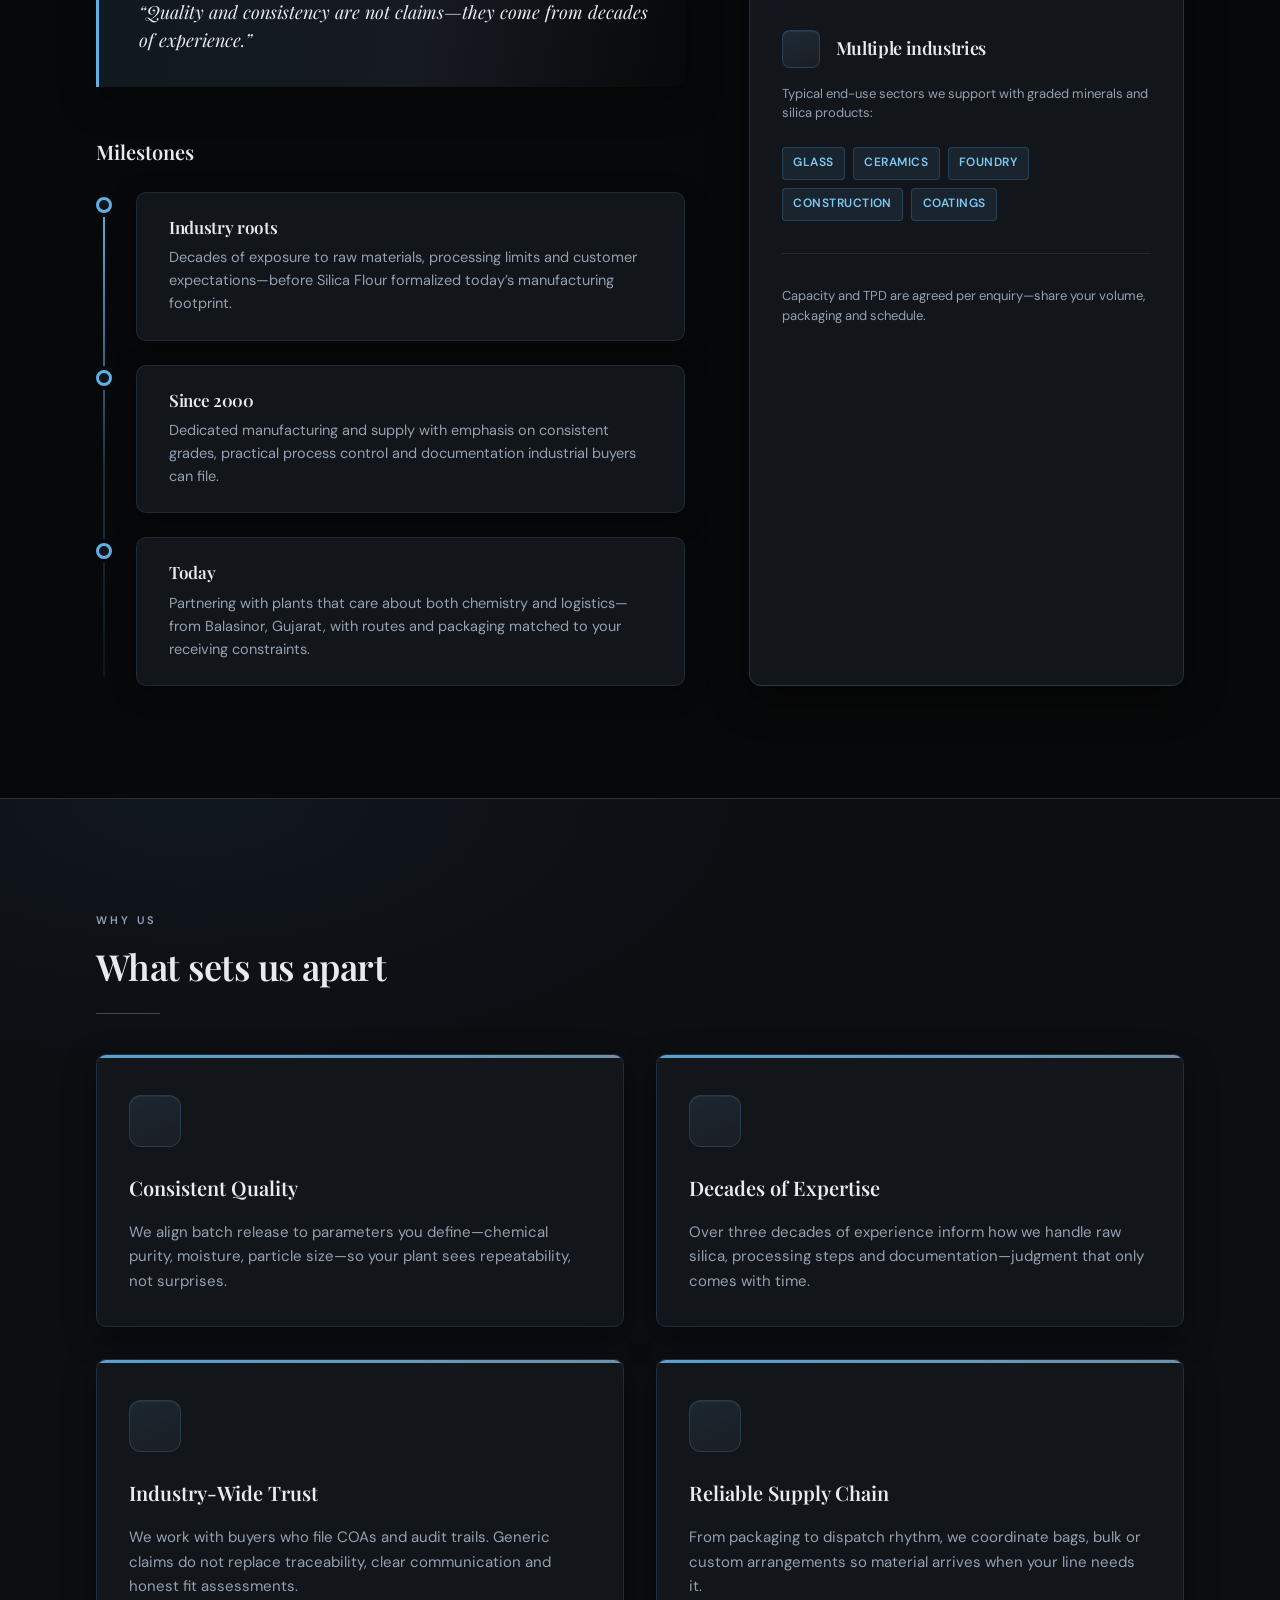
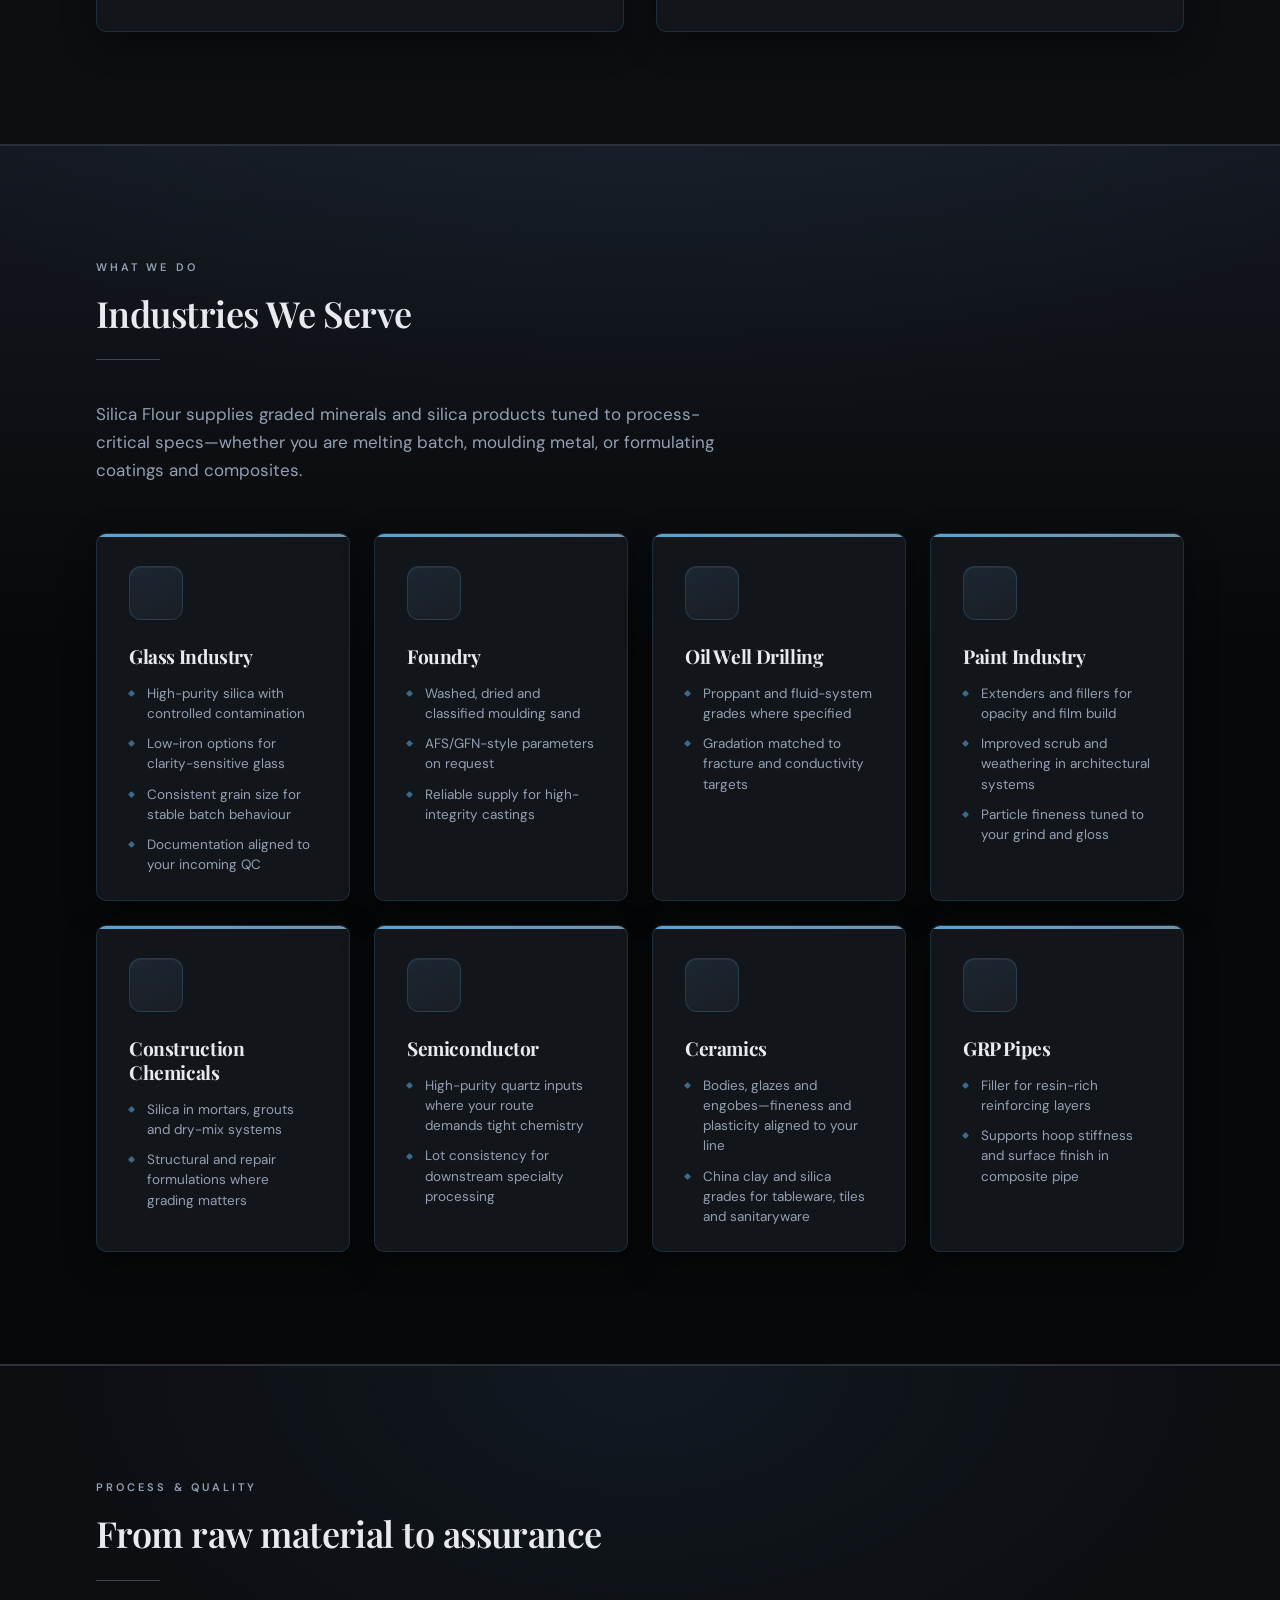
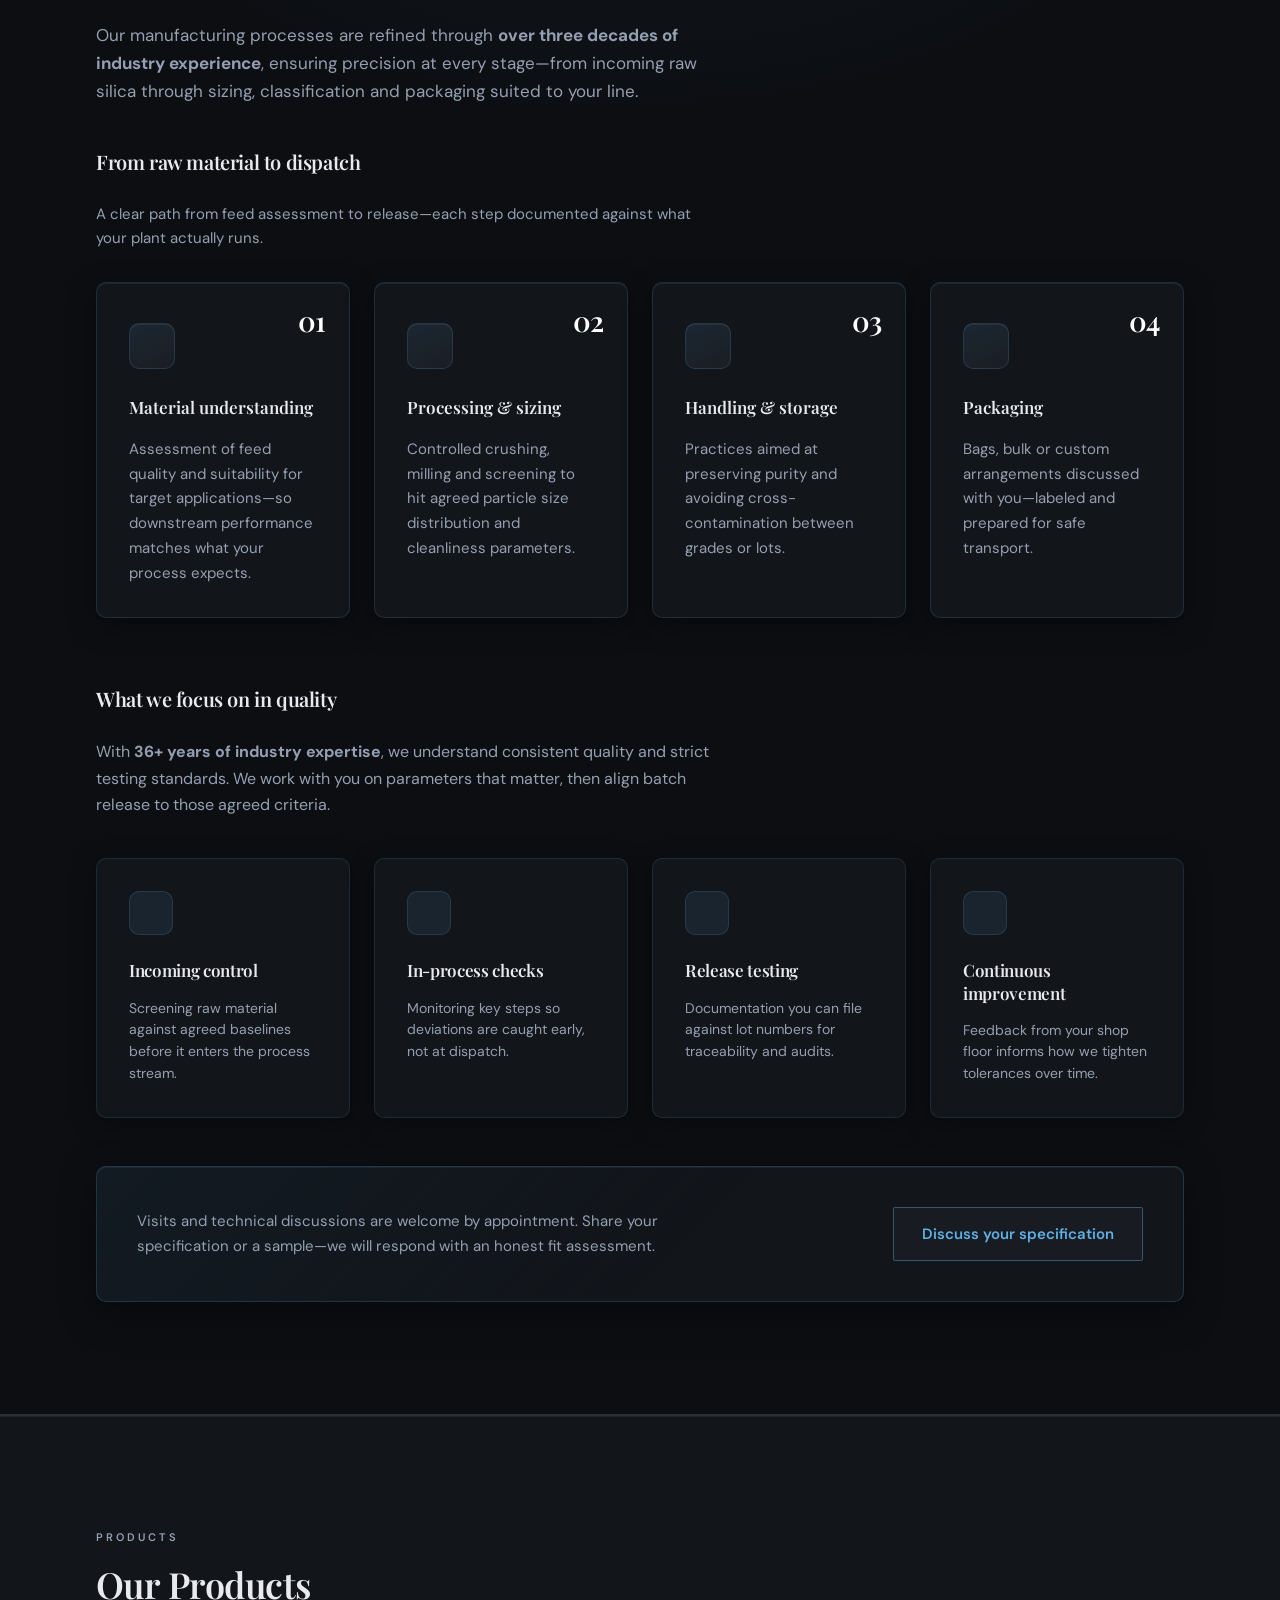
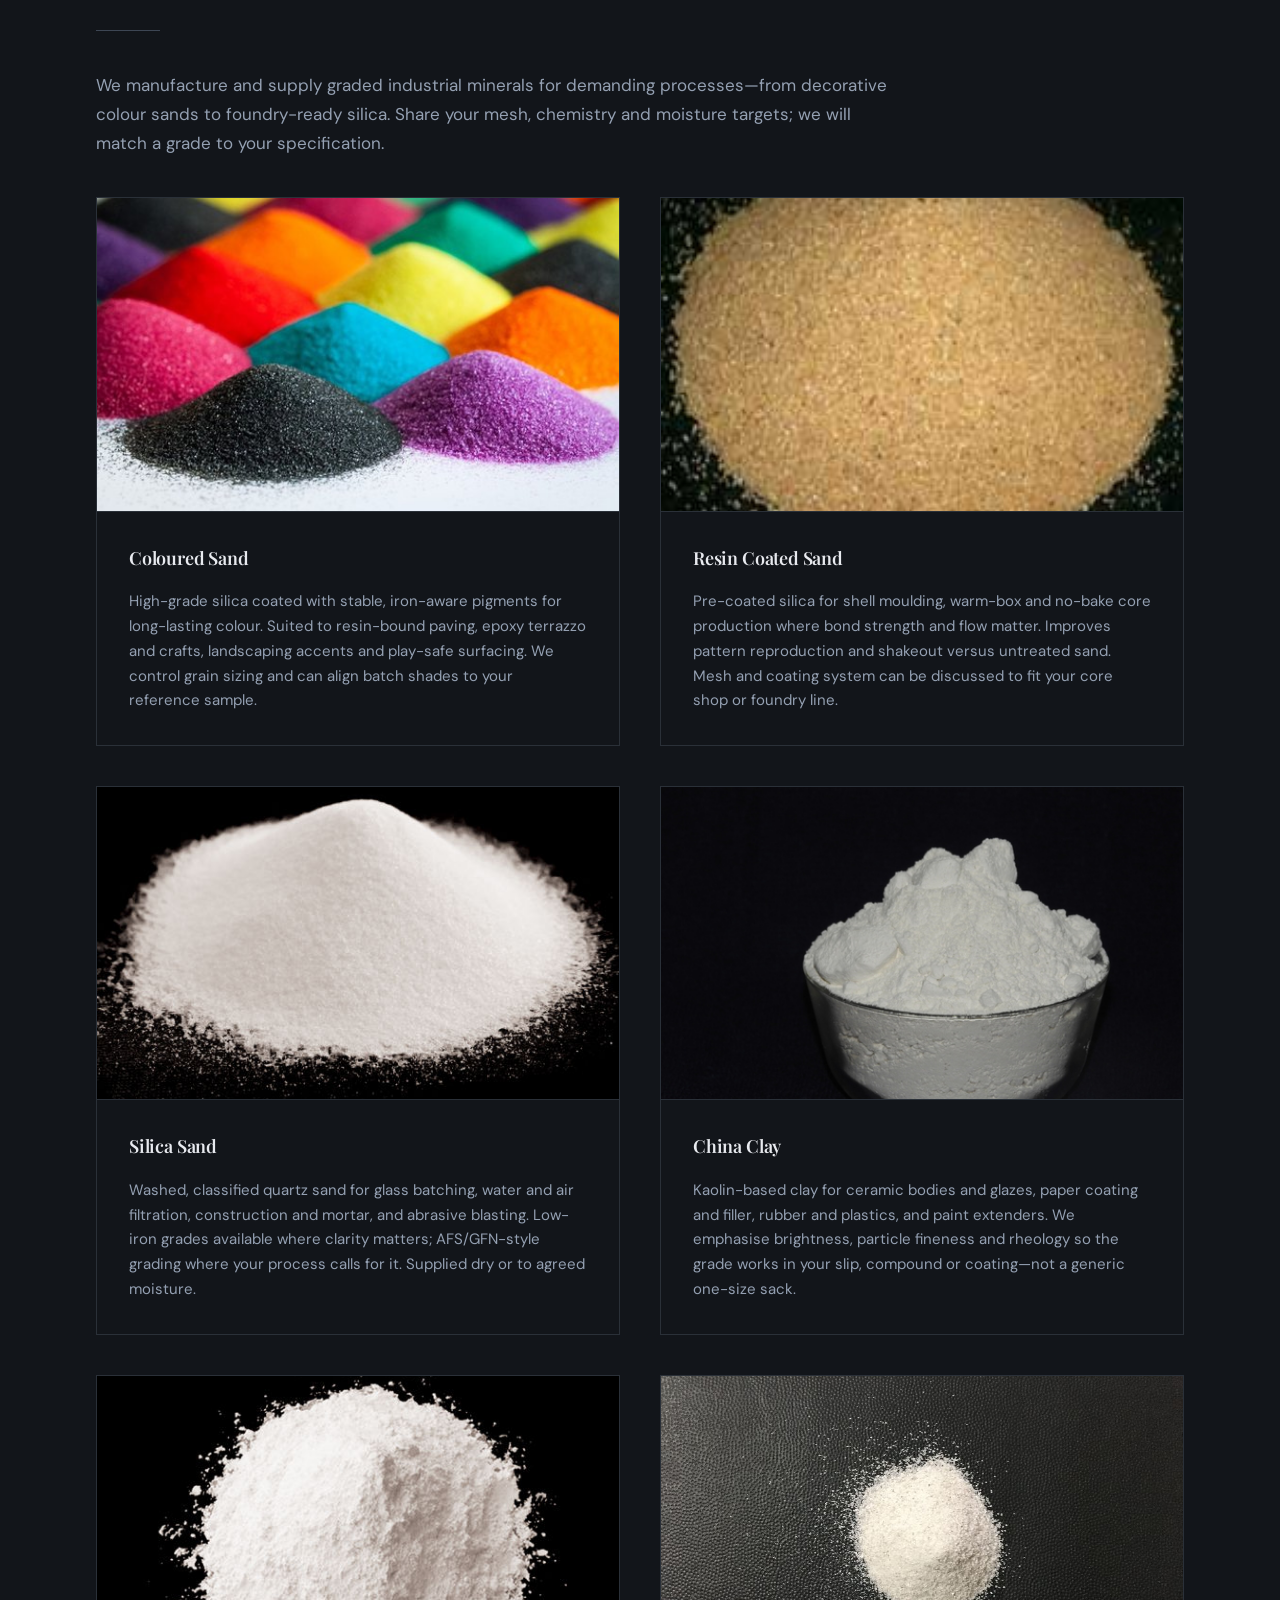
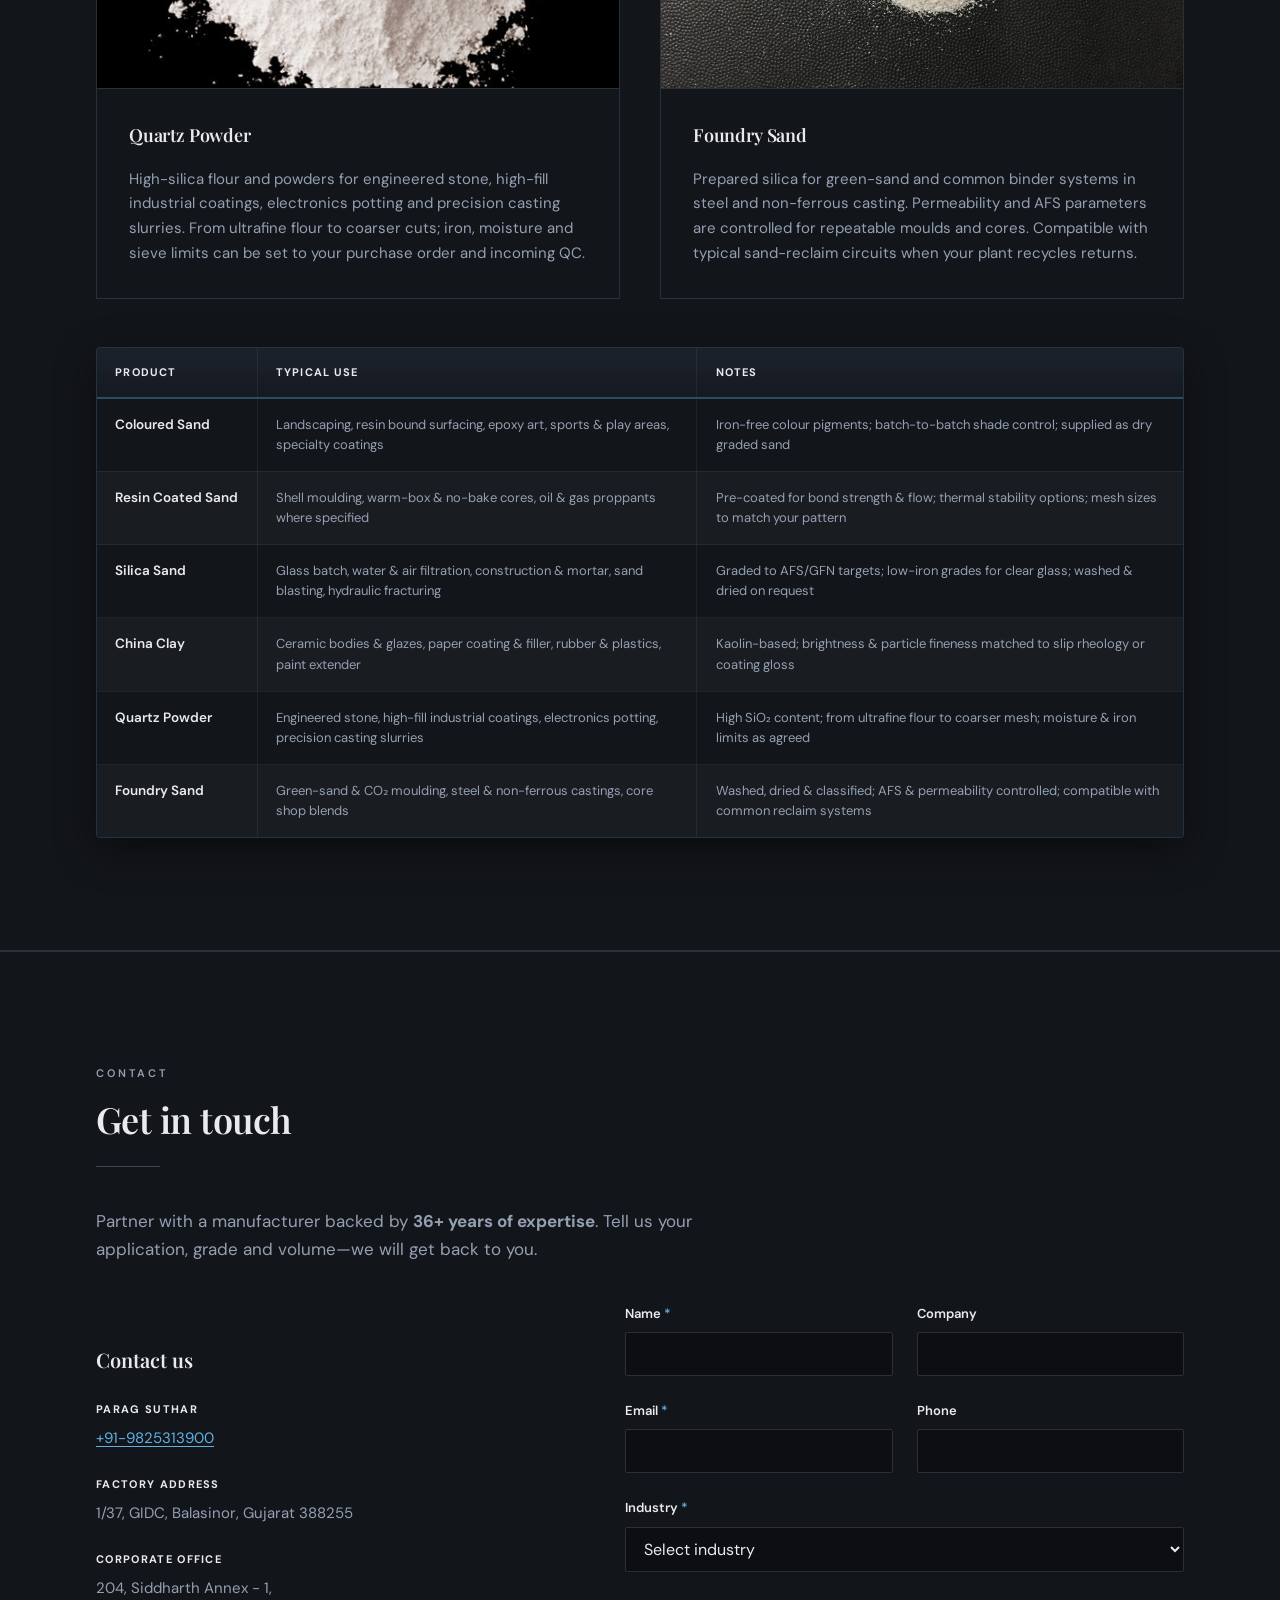
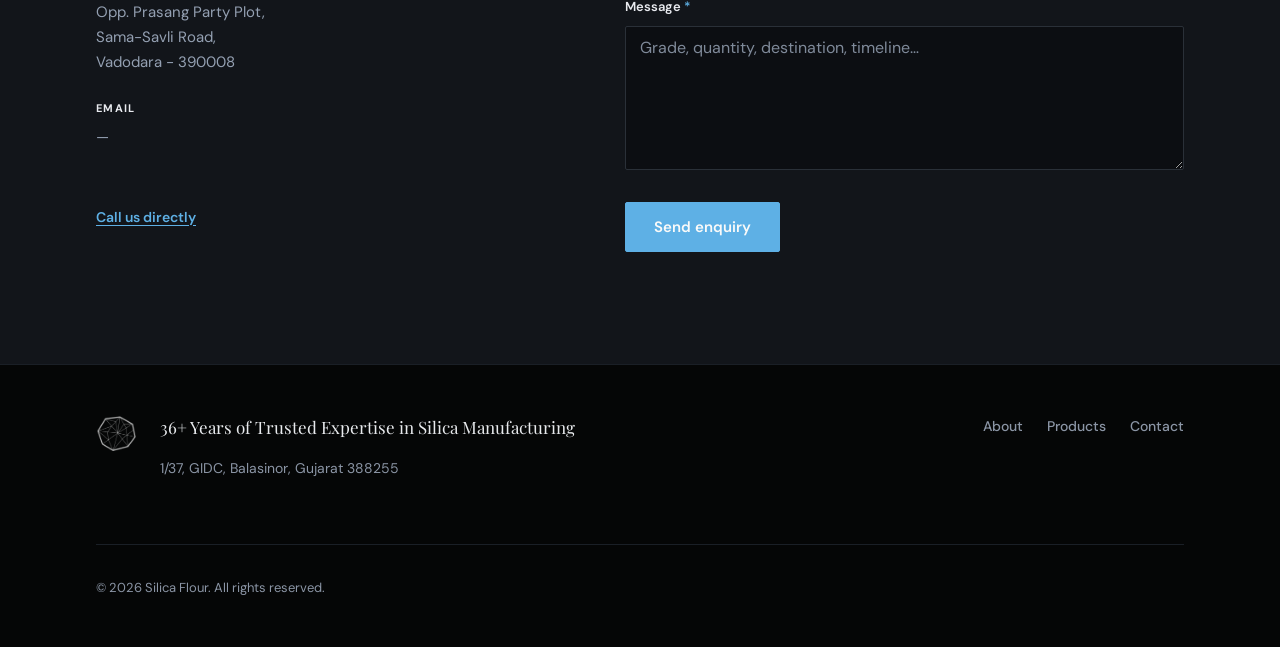
==== commit 3ef19d1b: "minor updates" ====
--- a/index.html
+++ b/index.html
@@ -69,7 +69,7 @@
           </span>
           <p class="header-owner__text">
             <span class="header-owner__label">Parag Suthar</span>
-            <strong class="header-owner__name"><a href="tel:+919825313900">+91-9825313900</a></strong>
+            <strong class="header-owner__name"><a class="header-owner__name" href="tel:+919825313900">9825313900</a></strong>
           </p>
         </div>
       </div>
--- a/assets/css/styles.css
+++ b/assets/css/styles.css
@@ -256,7 +256,7 @@
   letter-spacing: 0.16em;
   font-weight: 600;
   font-size: 0.5625rem;
-  color: var(--color-header-text-muted);
+  color: #fff;
 }
 
 .header-owner__name {
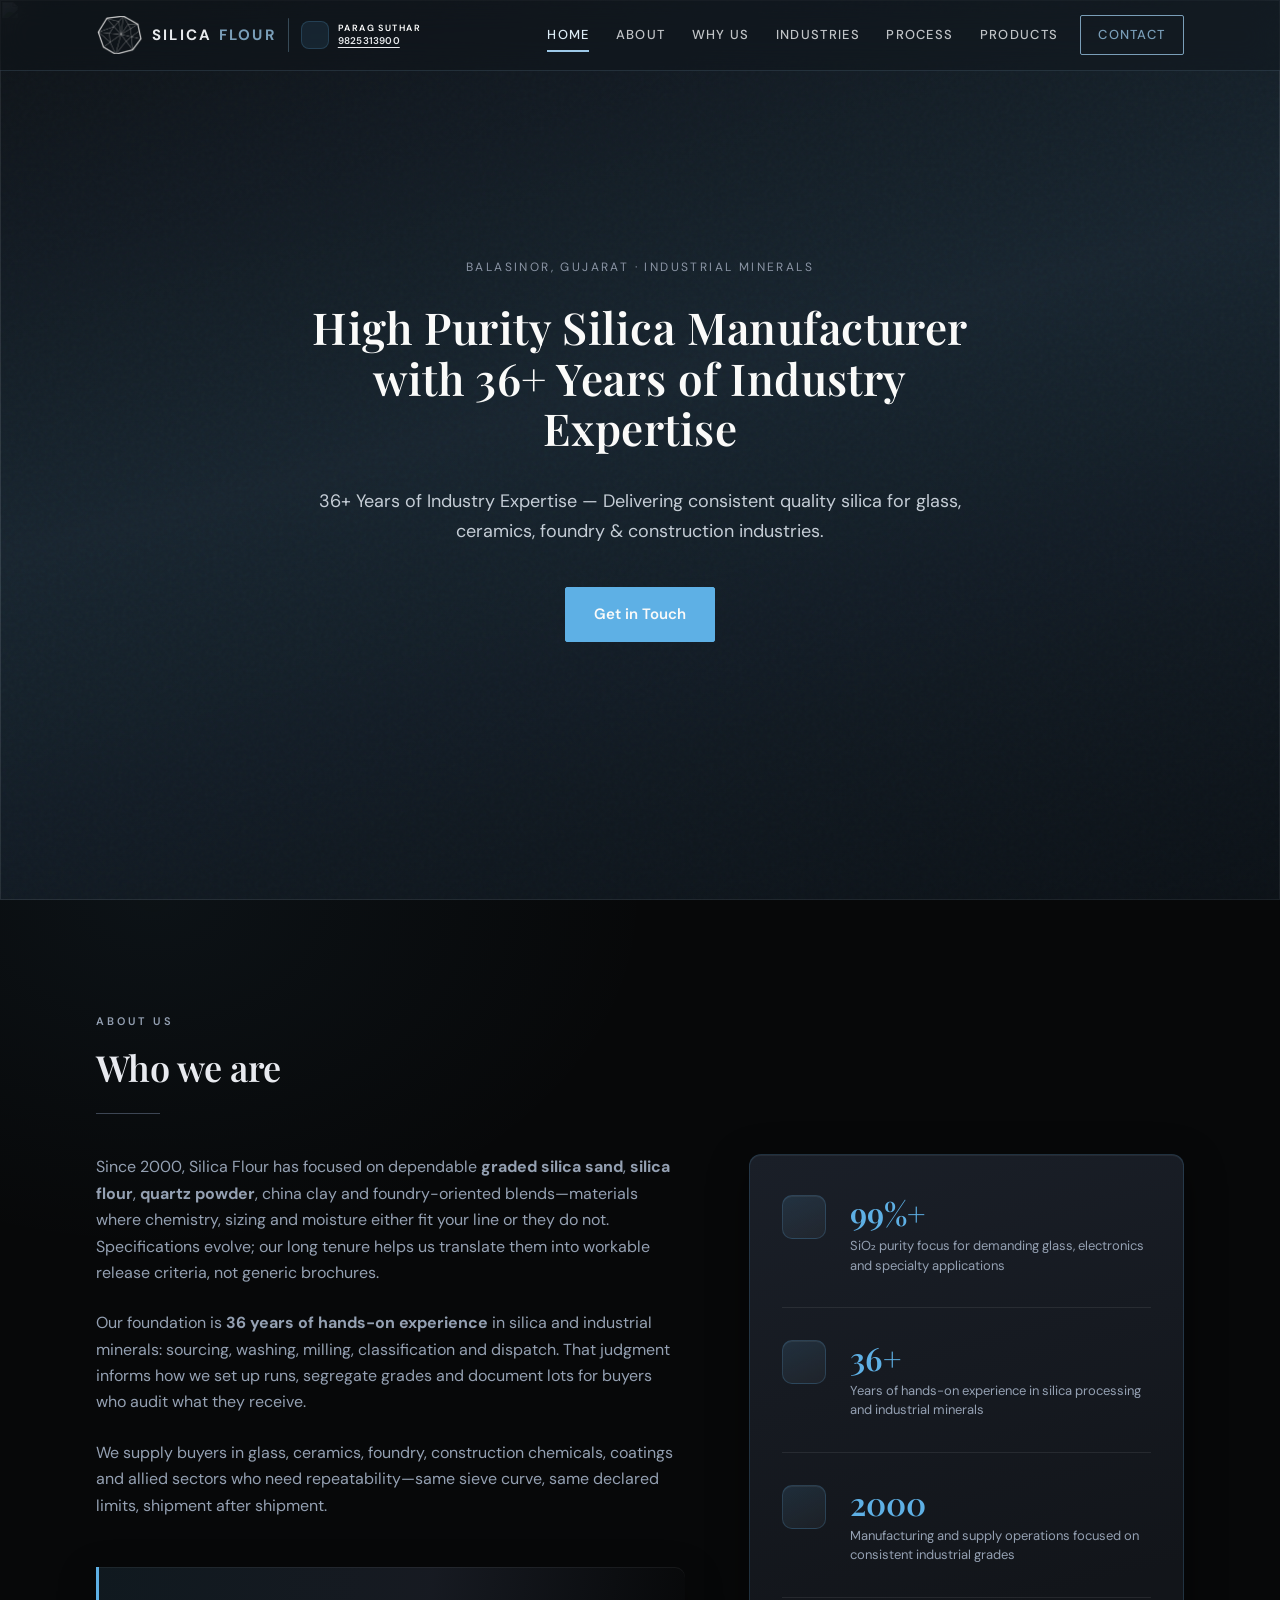
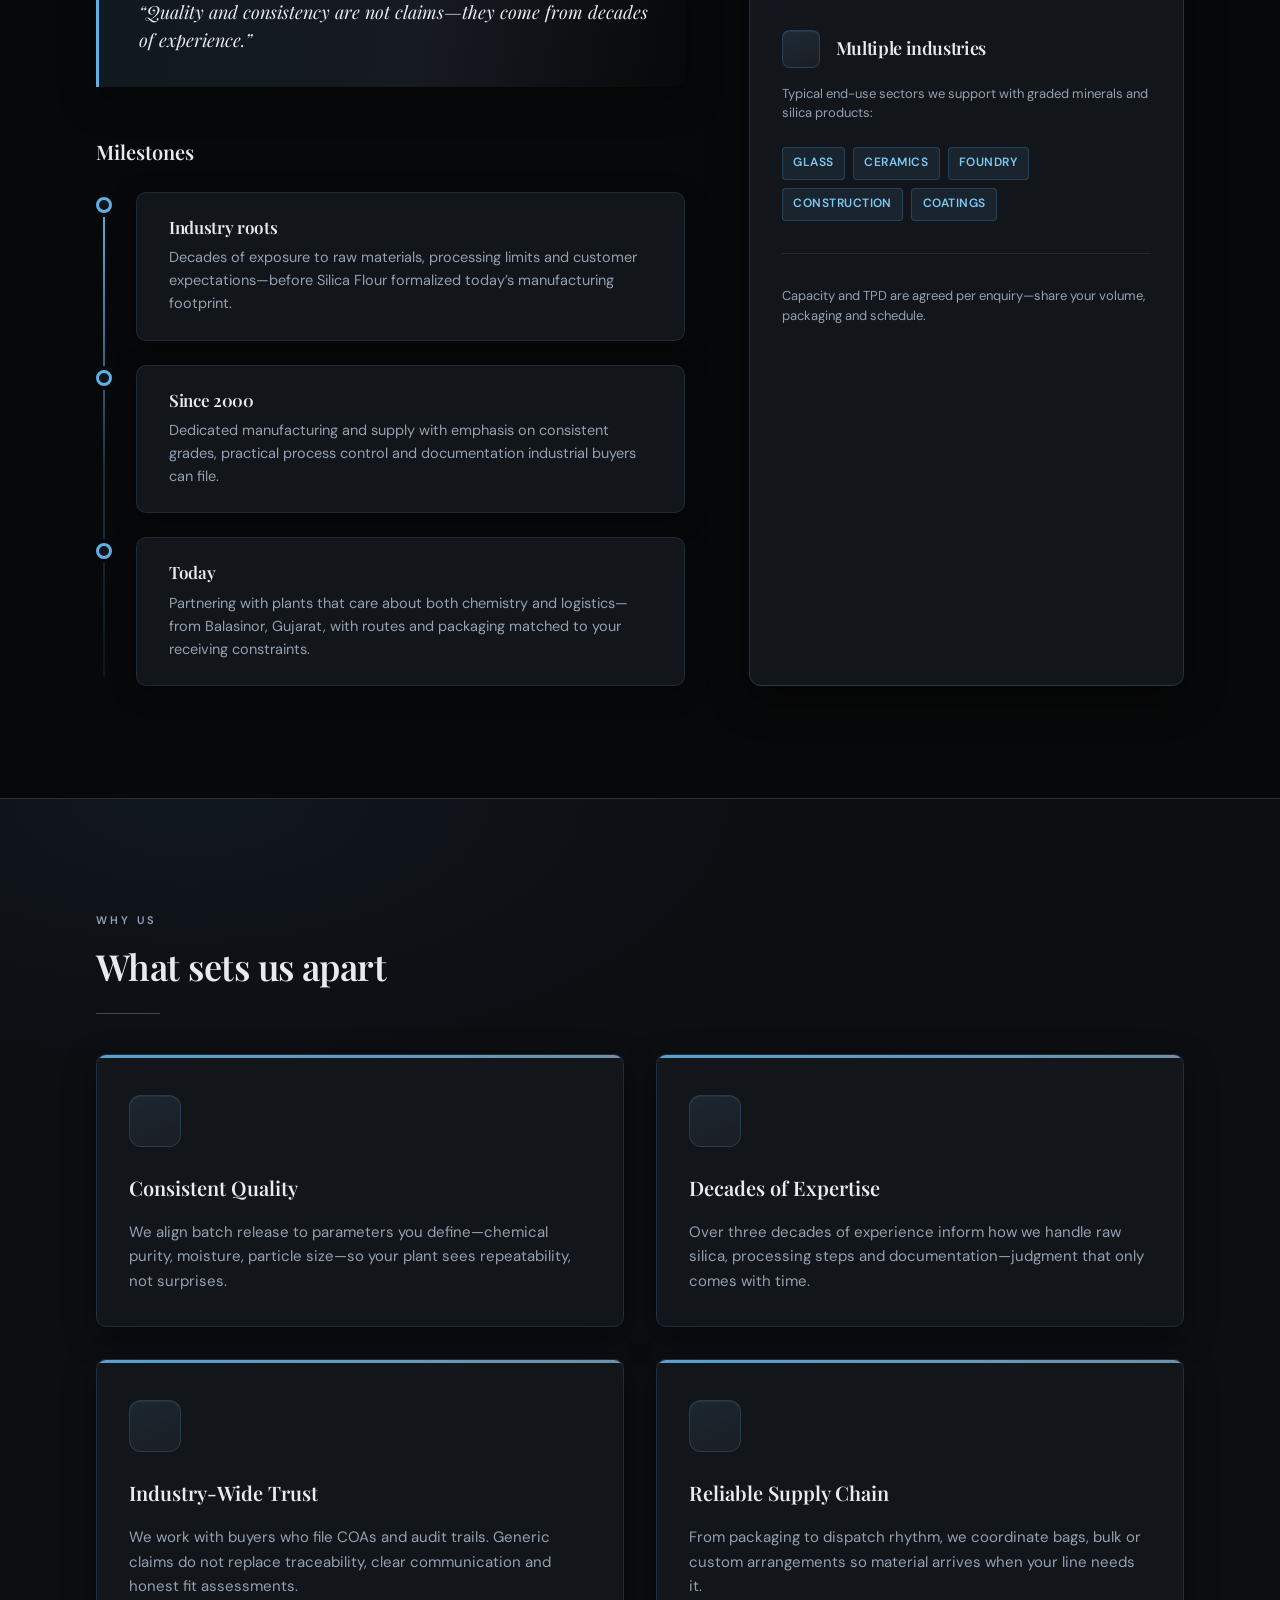
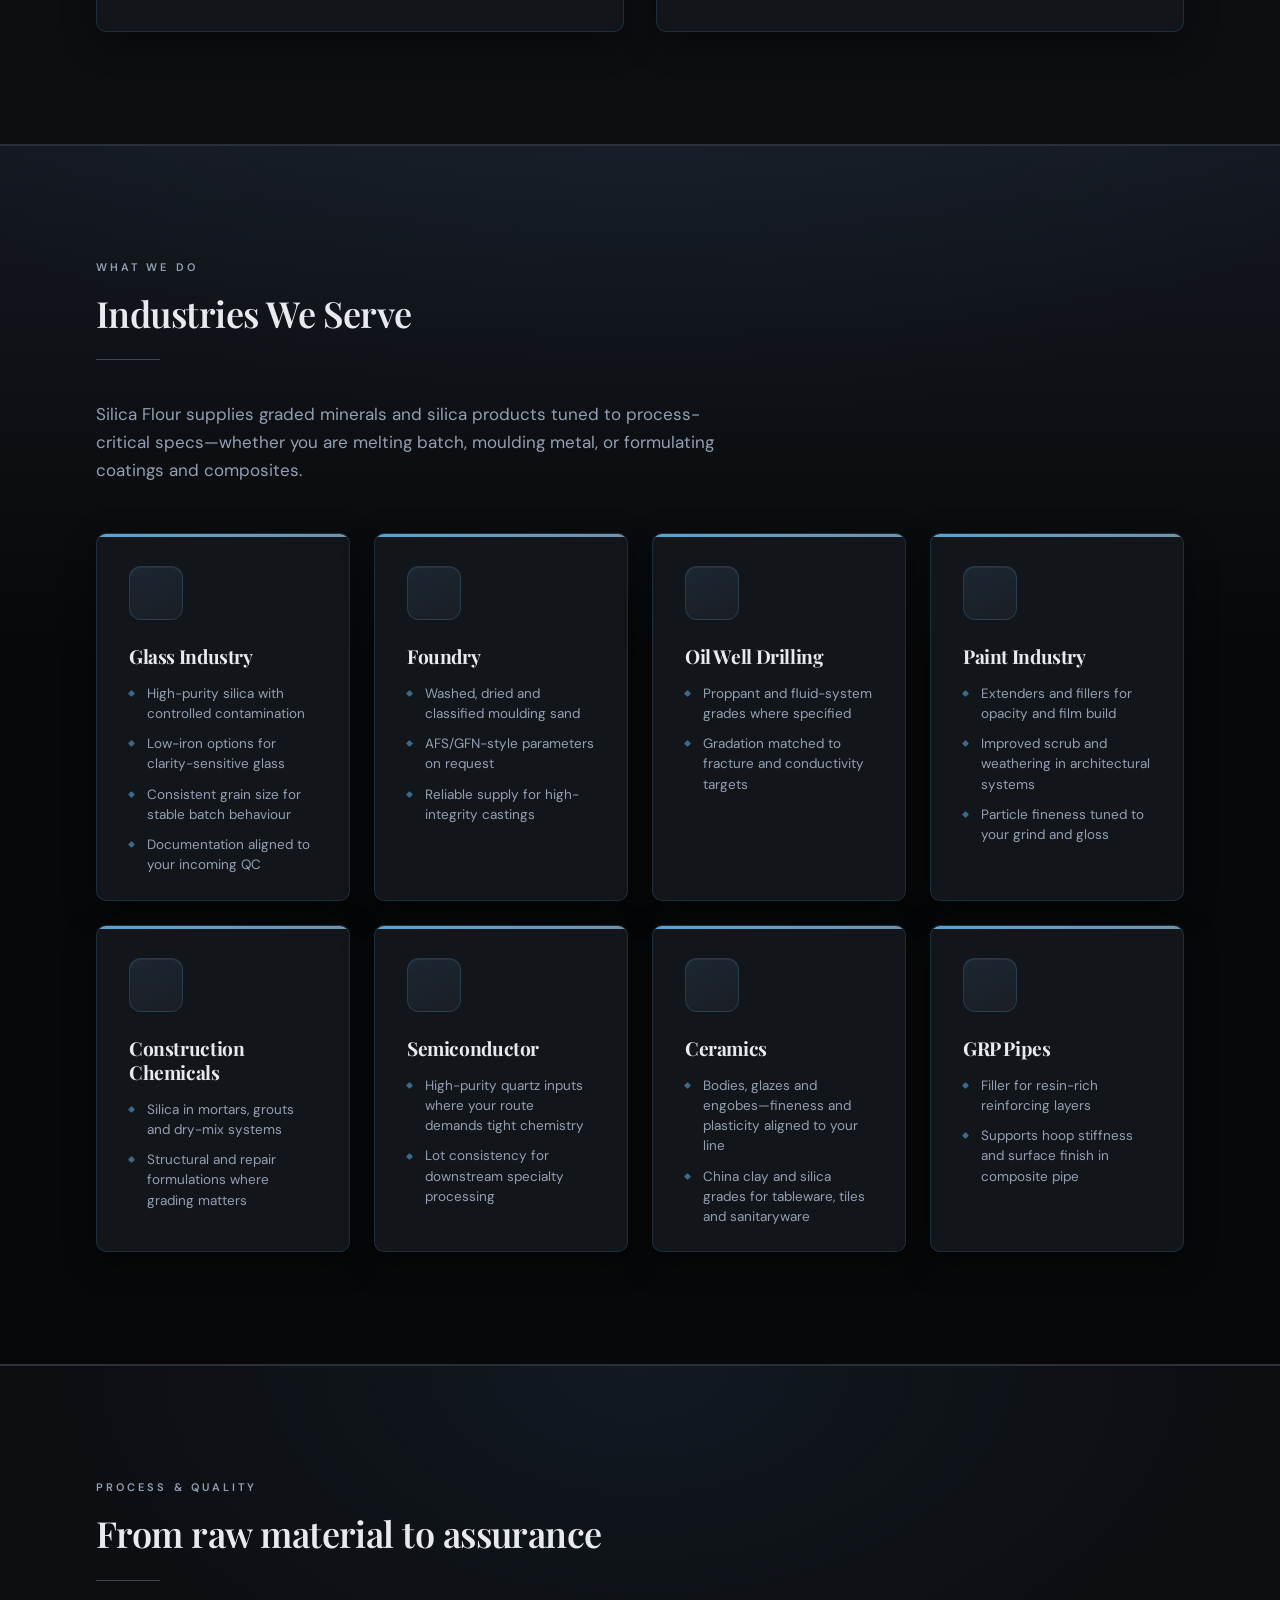
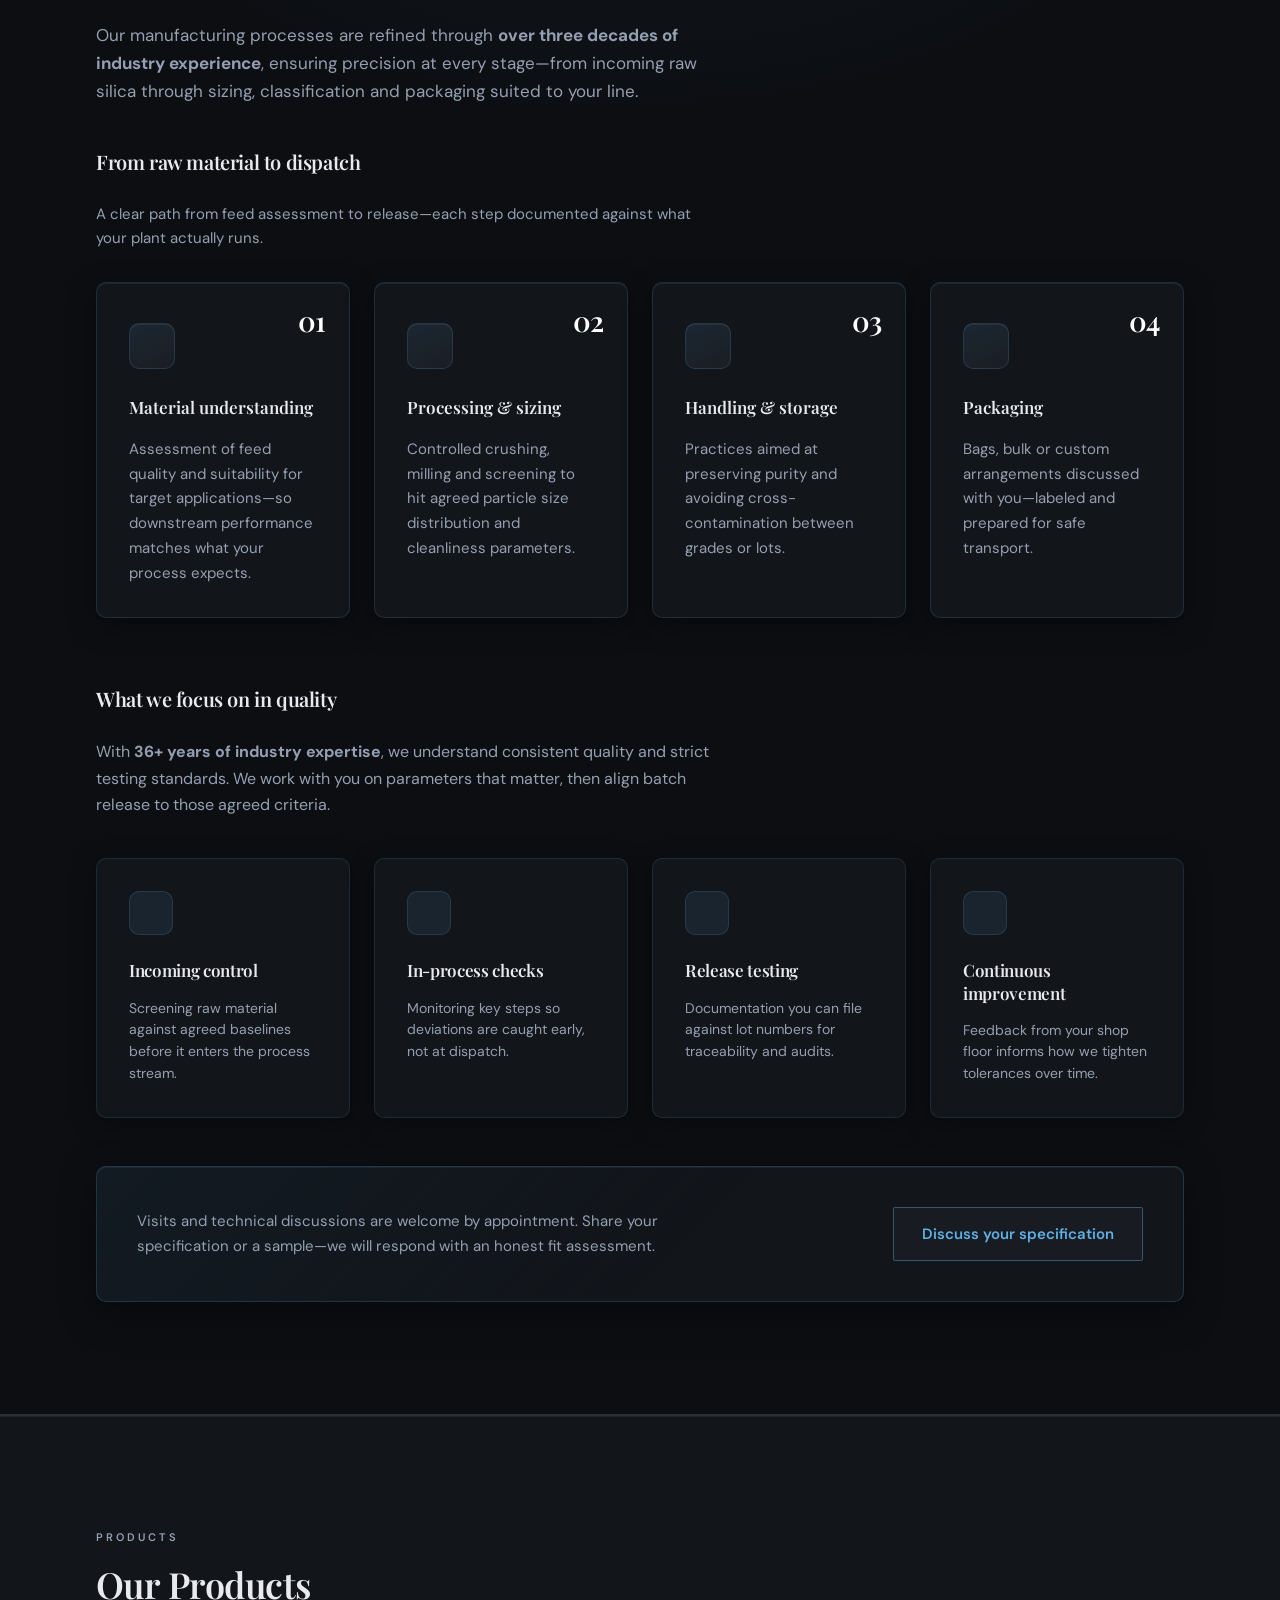
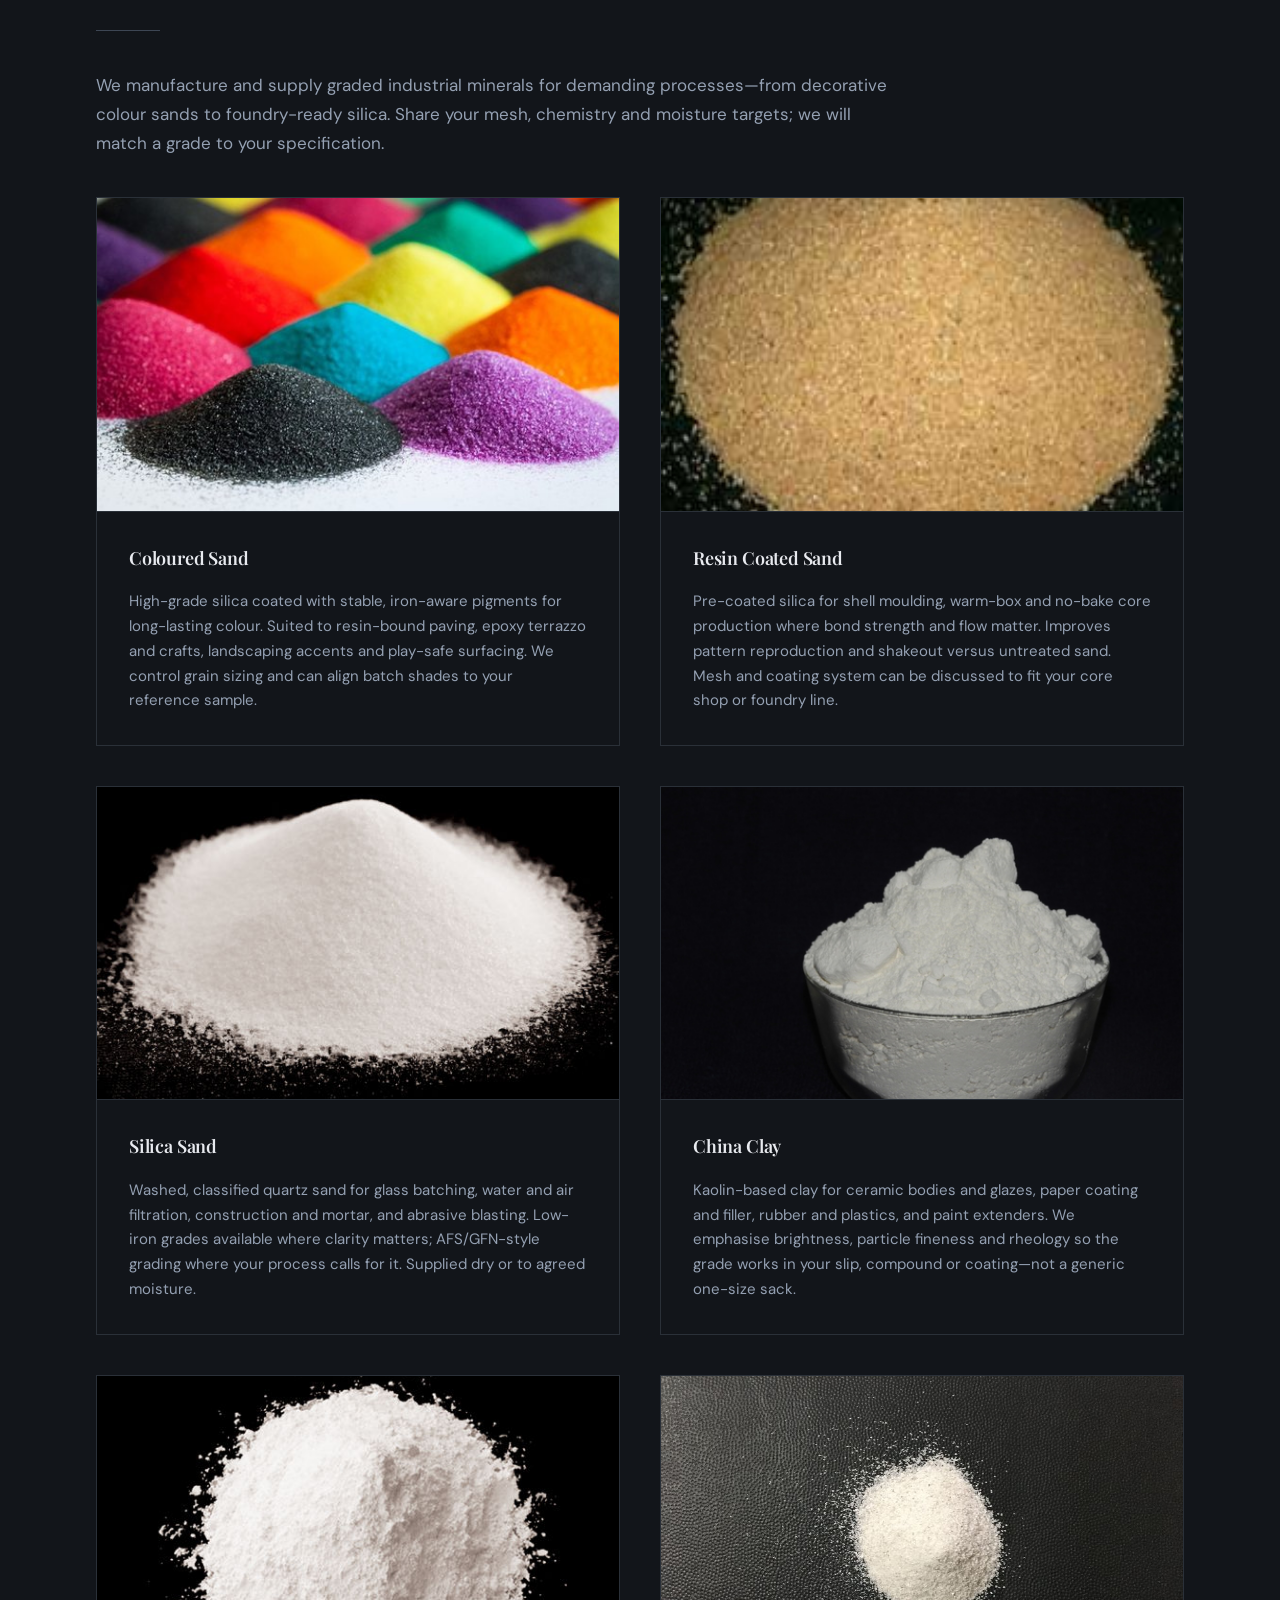
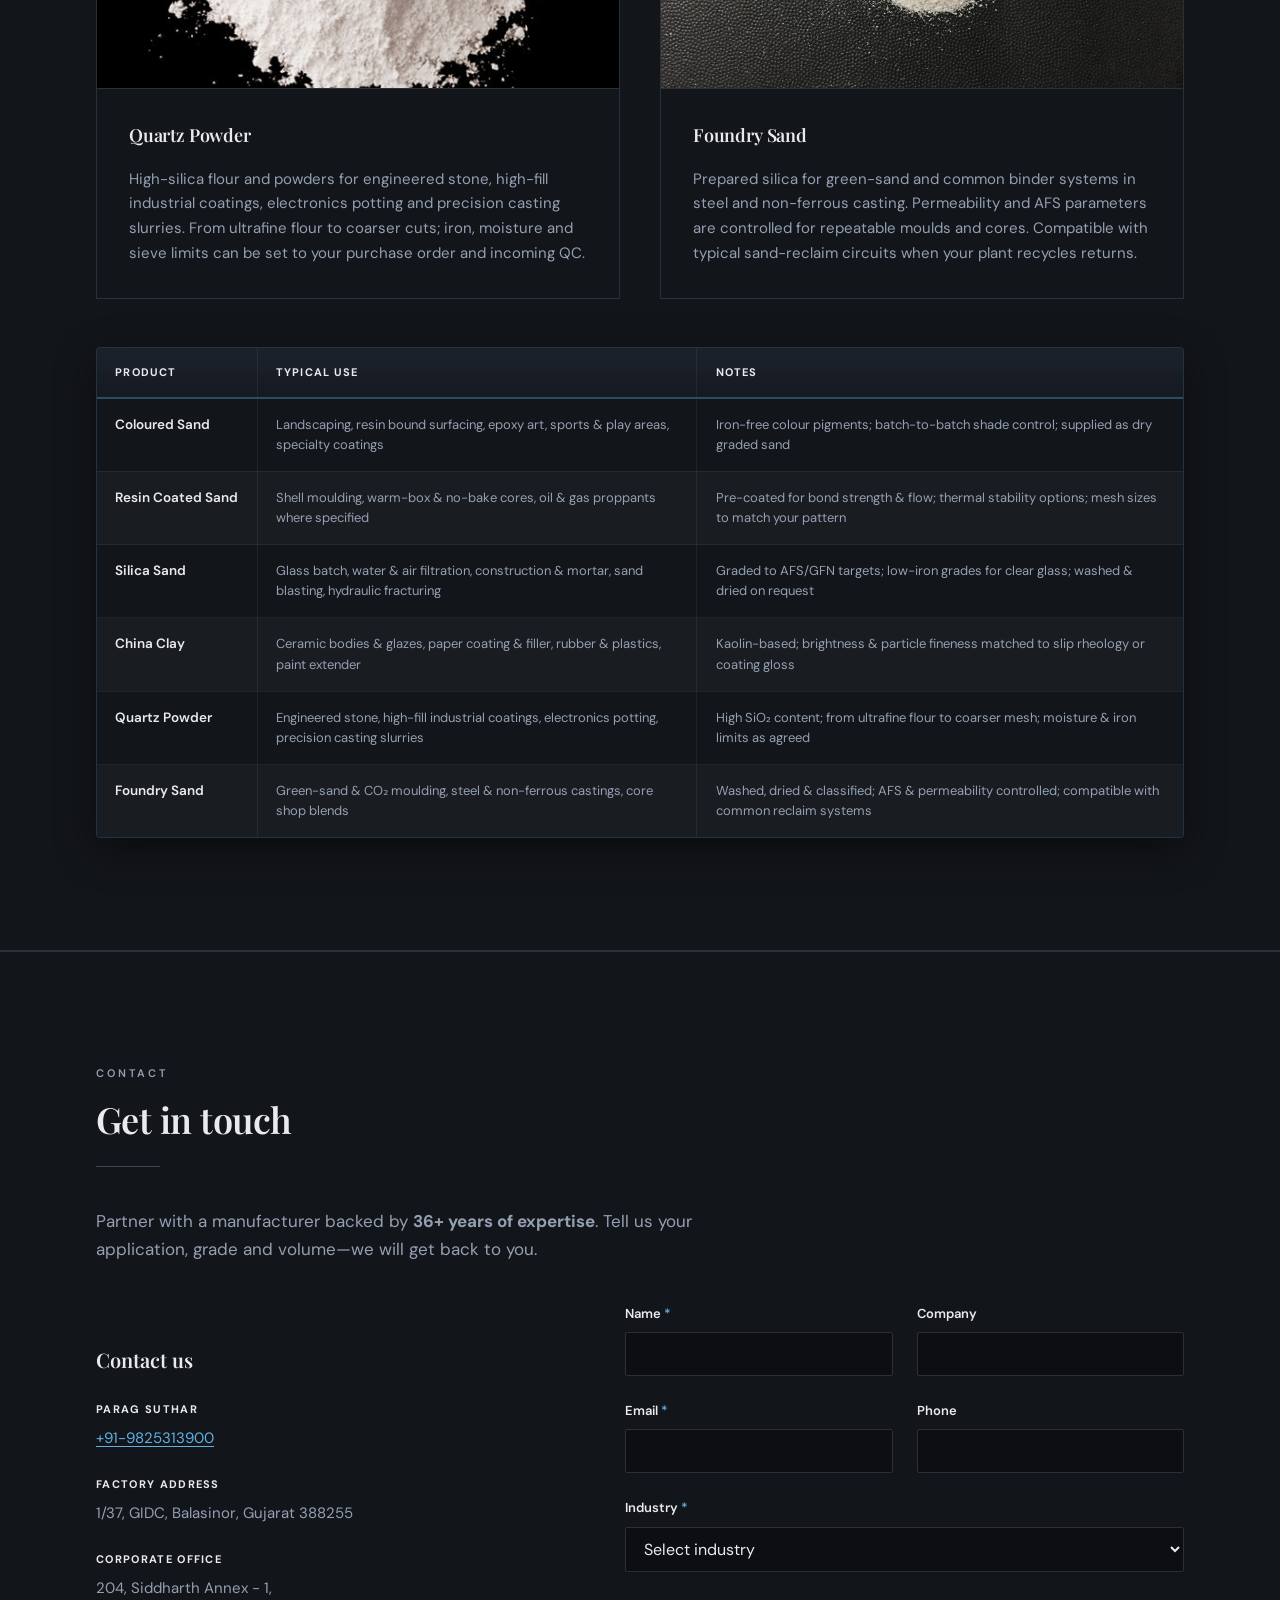
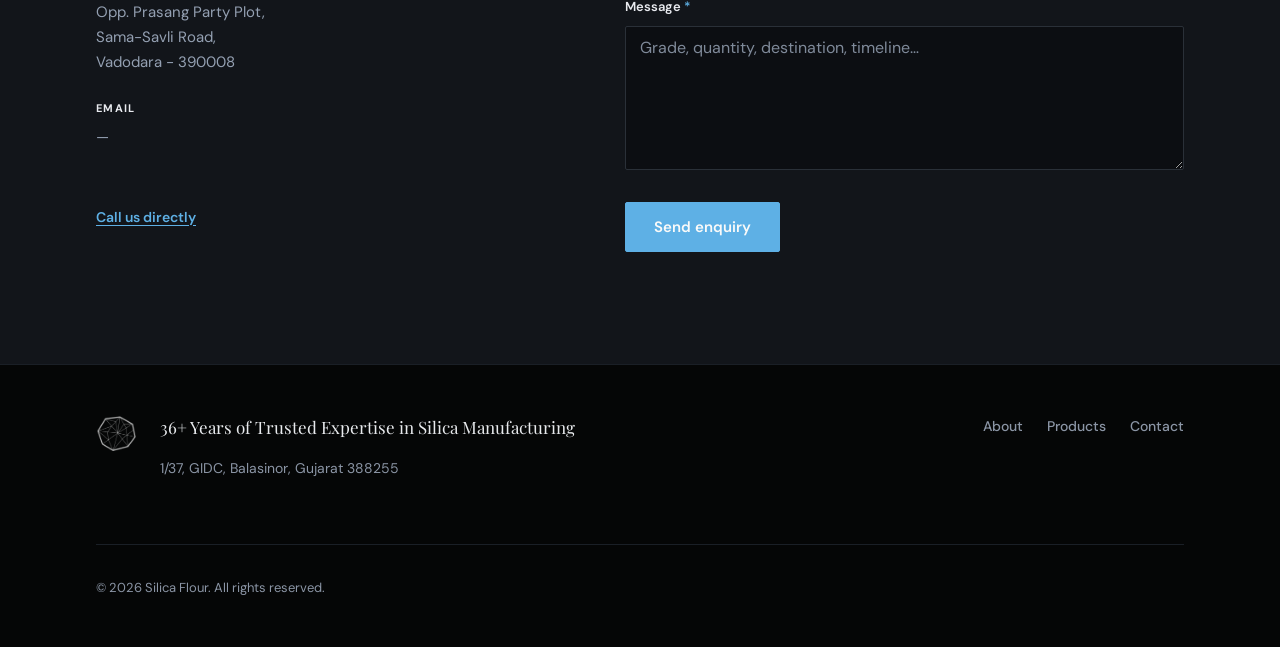
==== commit 2f339743: "minor updates" ====
--- a/index.html
+++ b/index.html
@@ -39,7 +39,7 @@
       "addressCountry": "IN"
     },
     "email": "khushicarpenter@gmail.com",
-    "telephone": "+91-9510820169",
+    "telephone": "+91-9825313900",
     "areaServed": "IN",
     "logo": "https://silicaflour.in/assets/images/logo.png"
   }
--- a/assets/css/styles.css
+++ b/assets/css/styles.css
@@ -261,7 +261,7 @@
 
 .header-owner__name {
   font-weight: 600;
-  font-size: 0.8125rem;
+  font-size: 0.6125rem;
   color: var(--color-header-text);
   letter-spacing: 0.02em;
 }
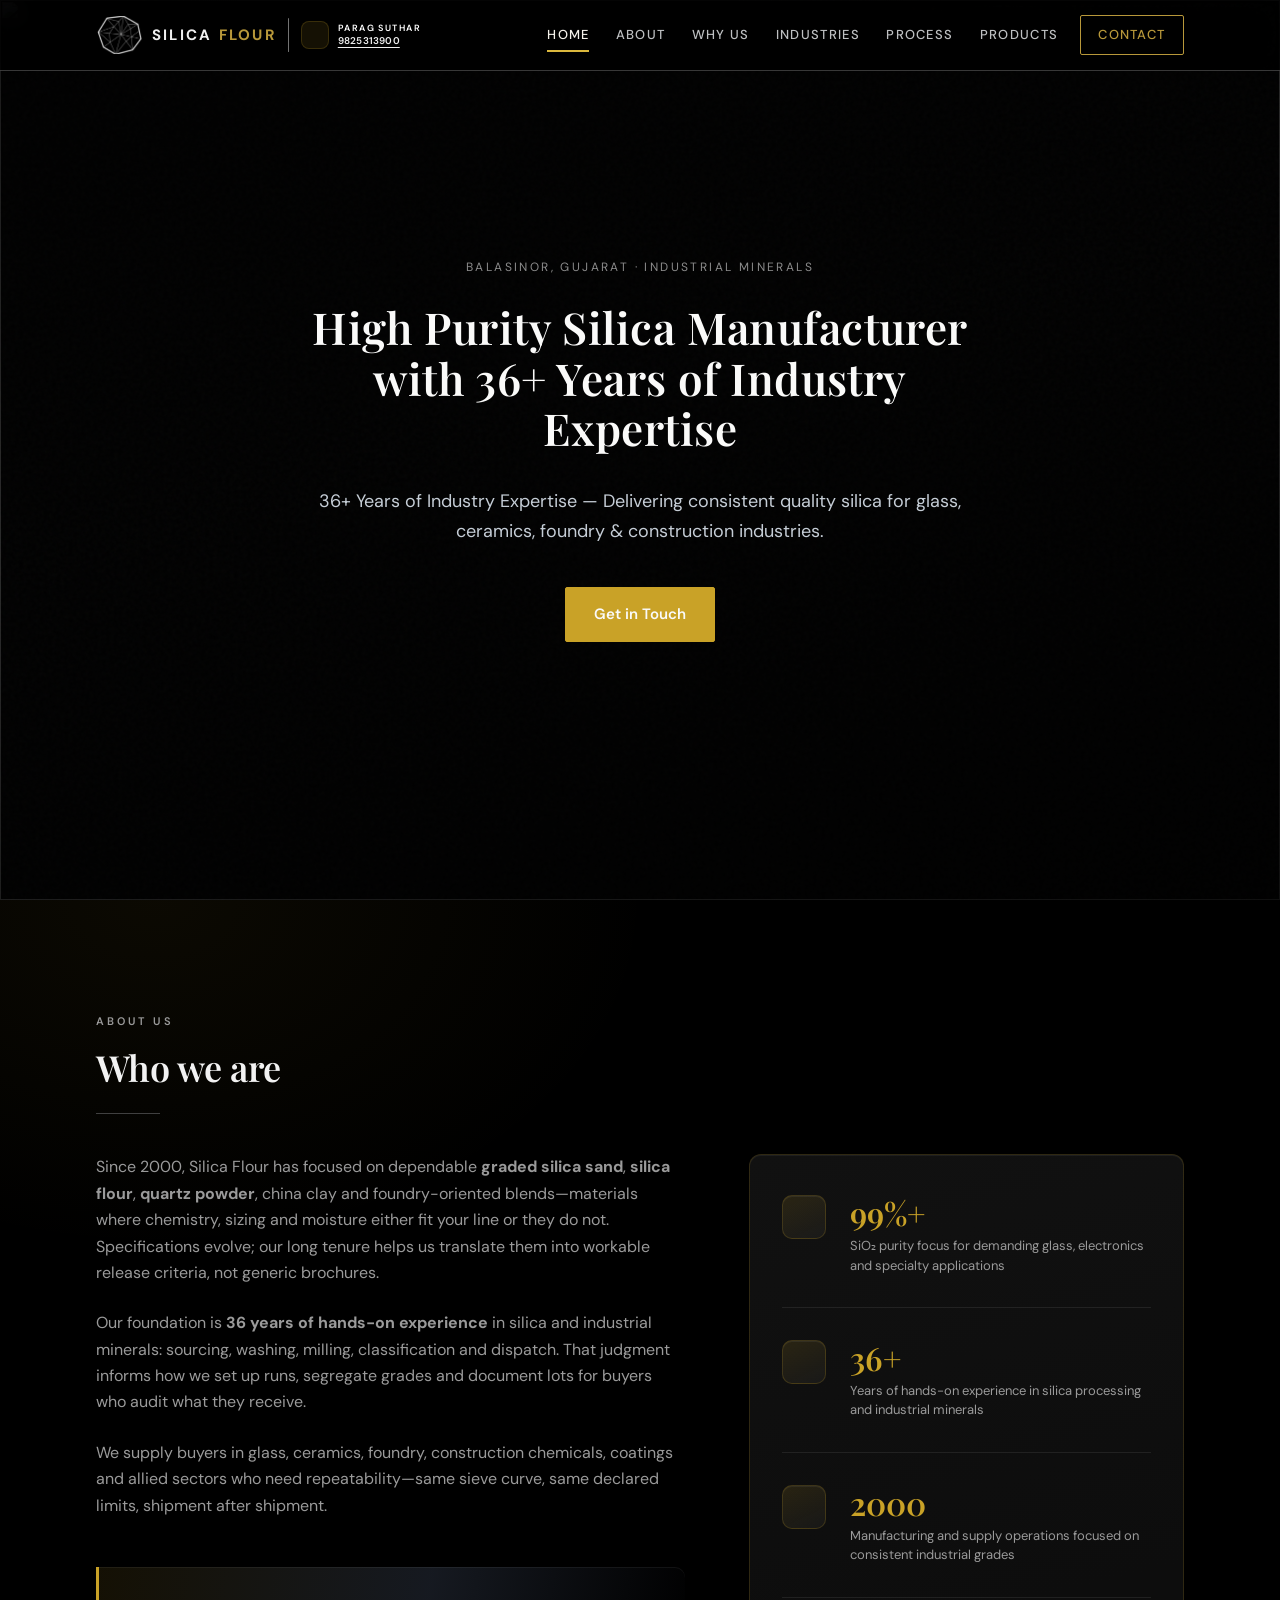
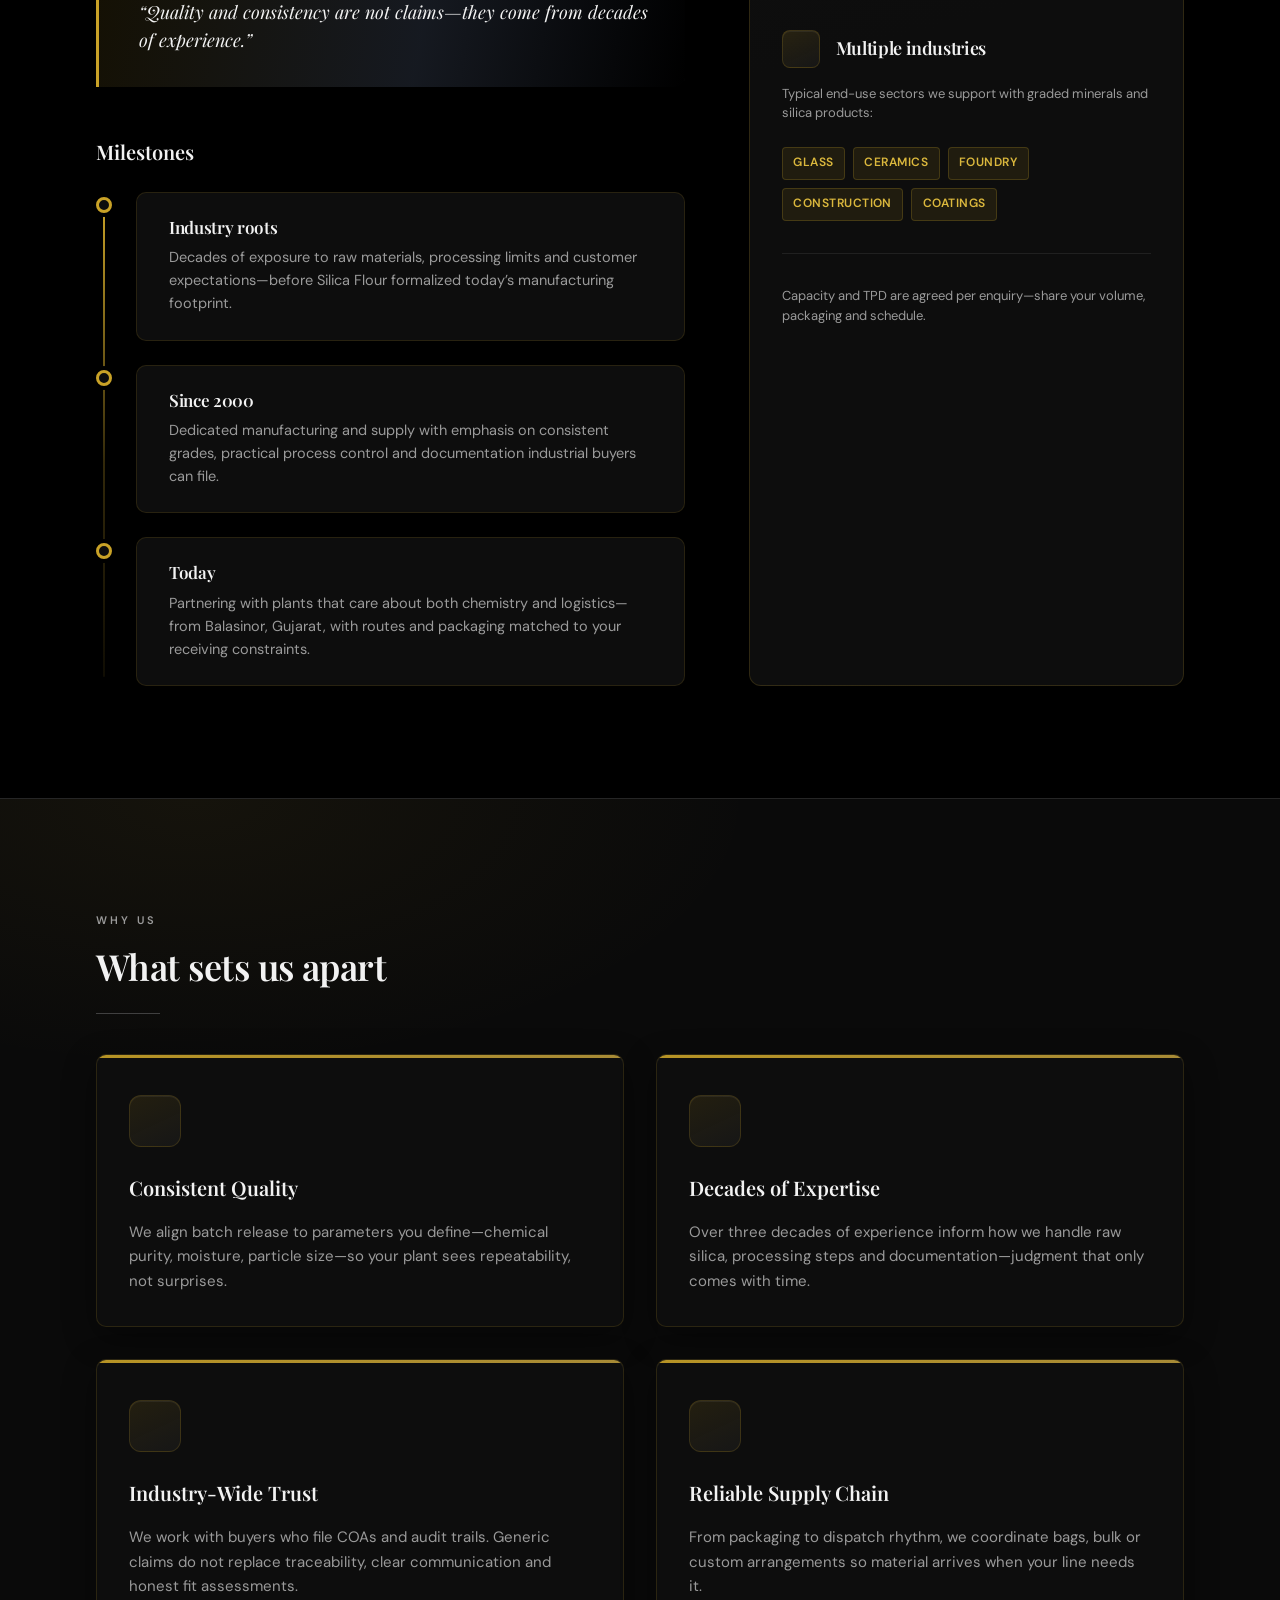
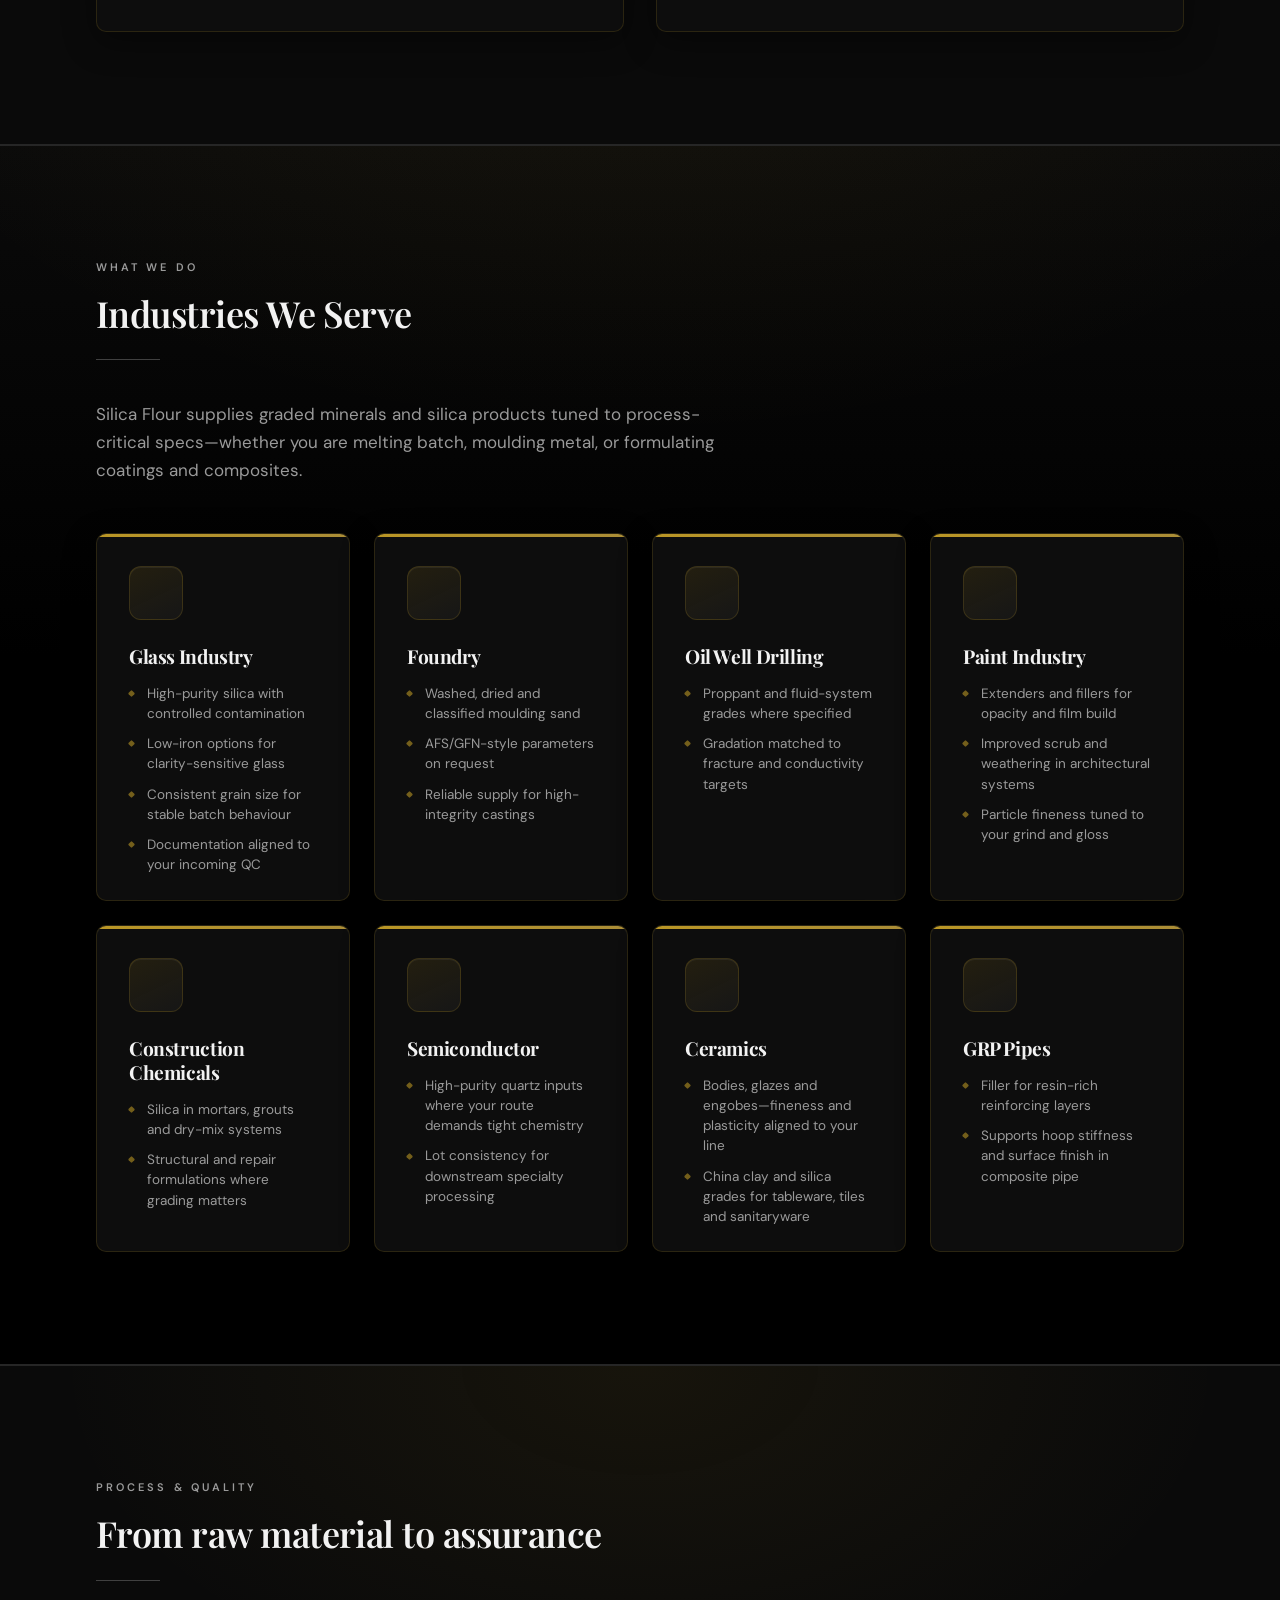
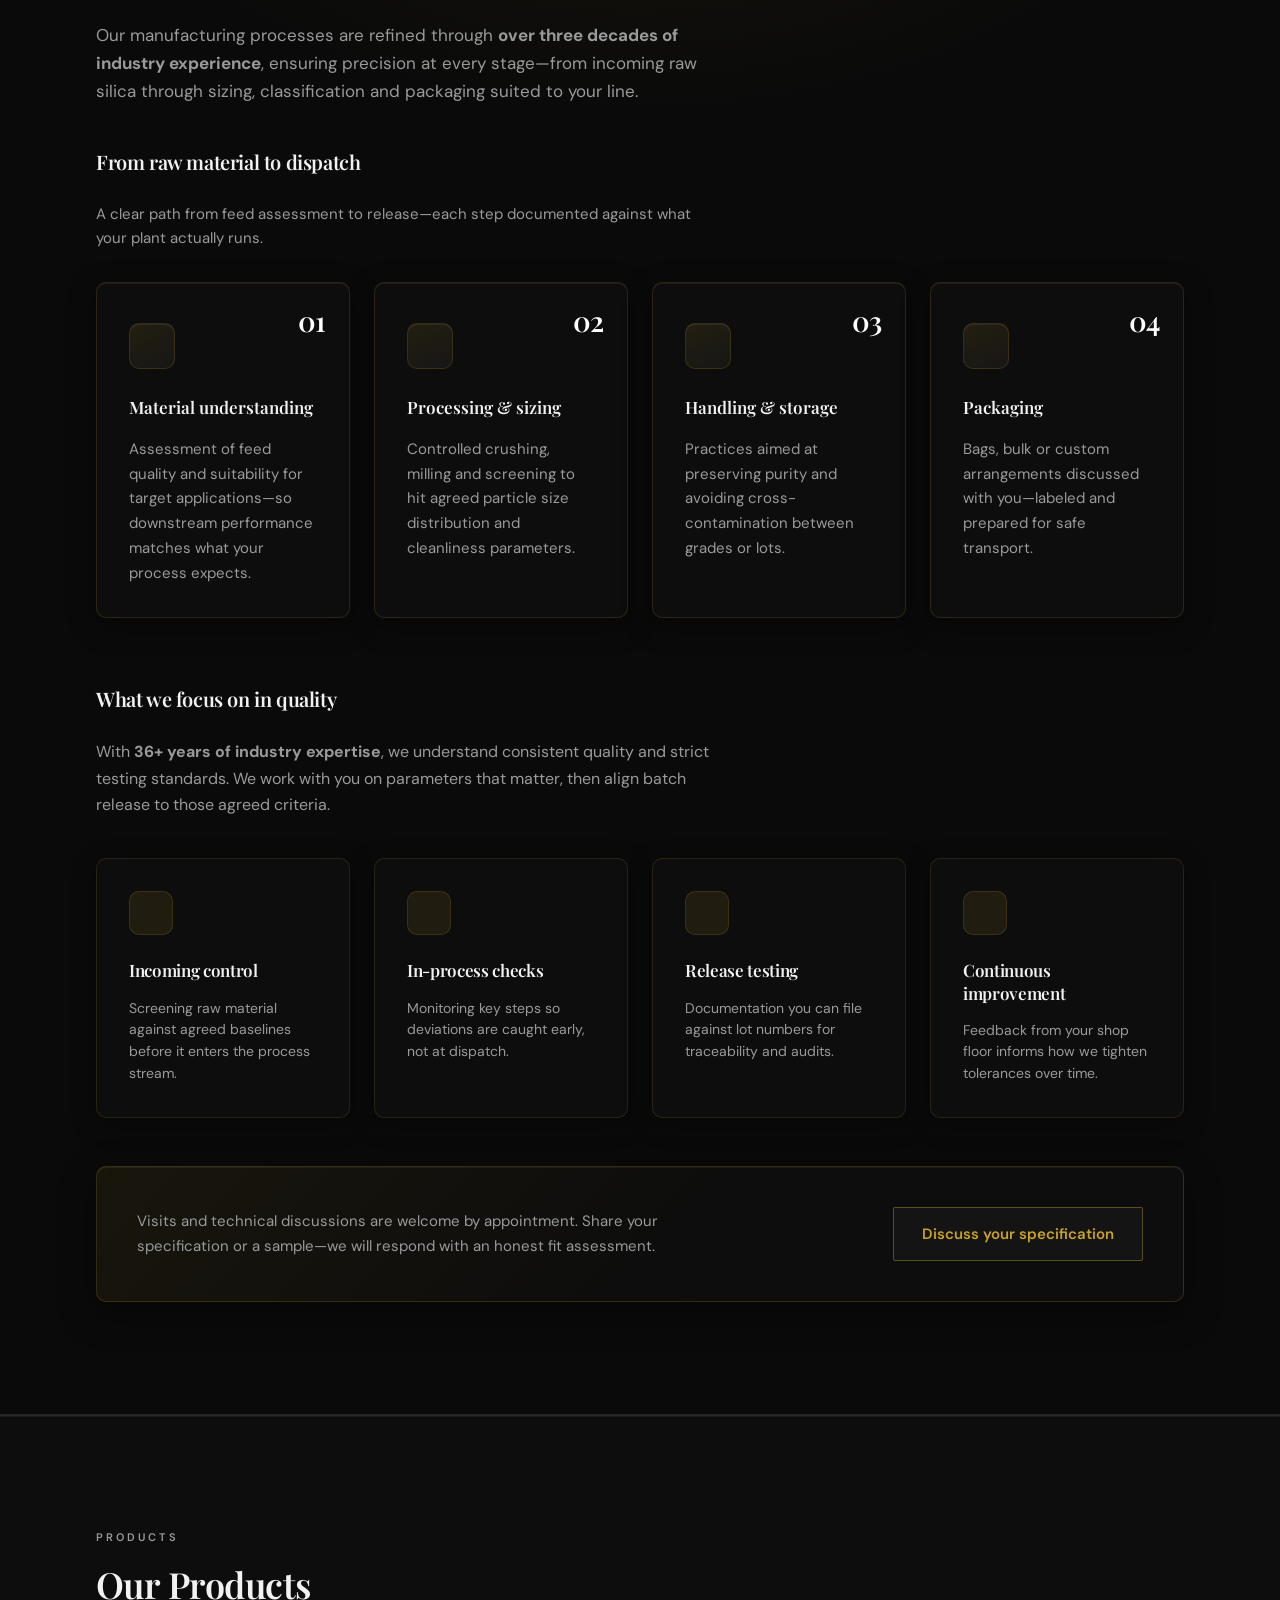
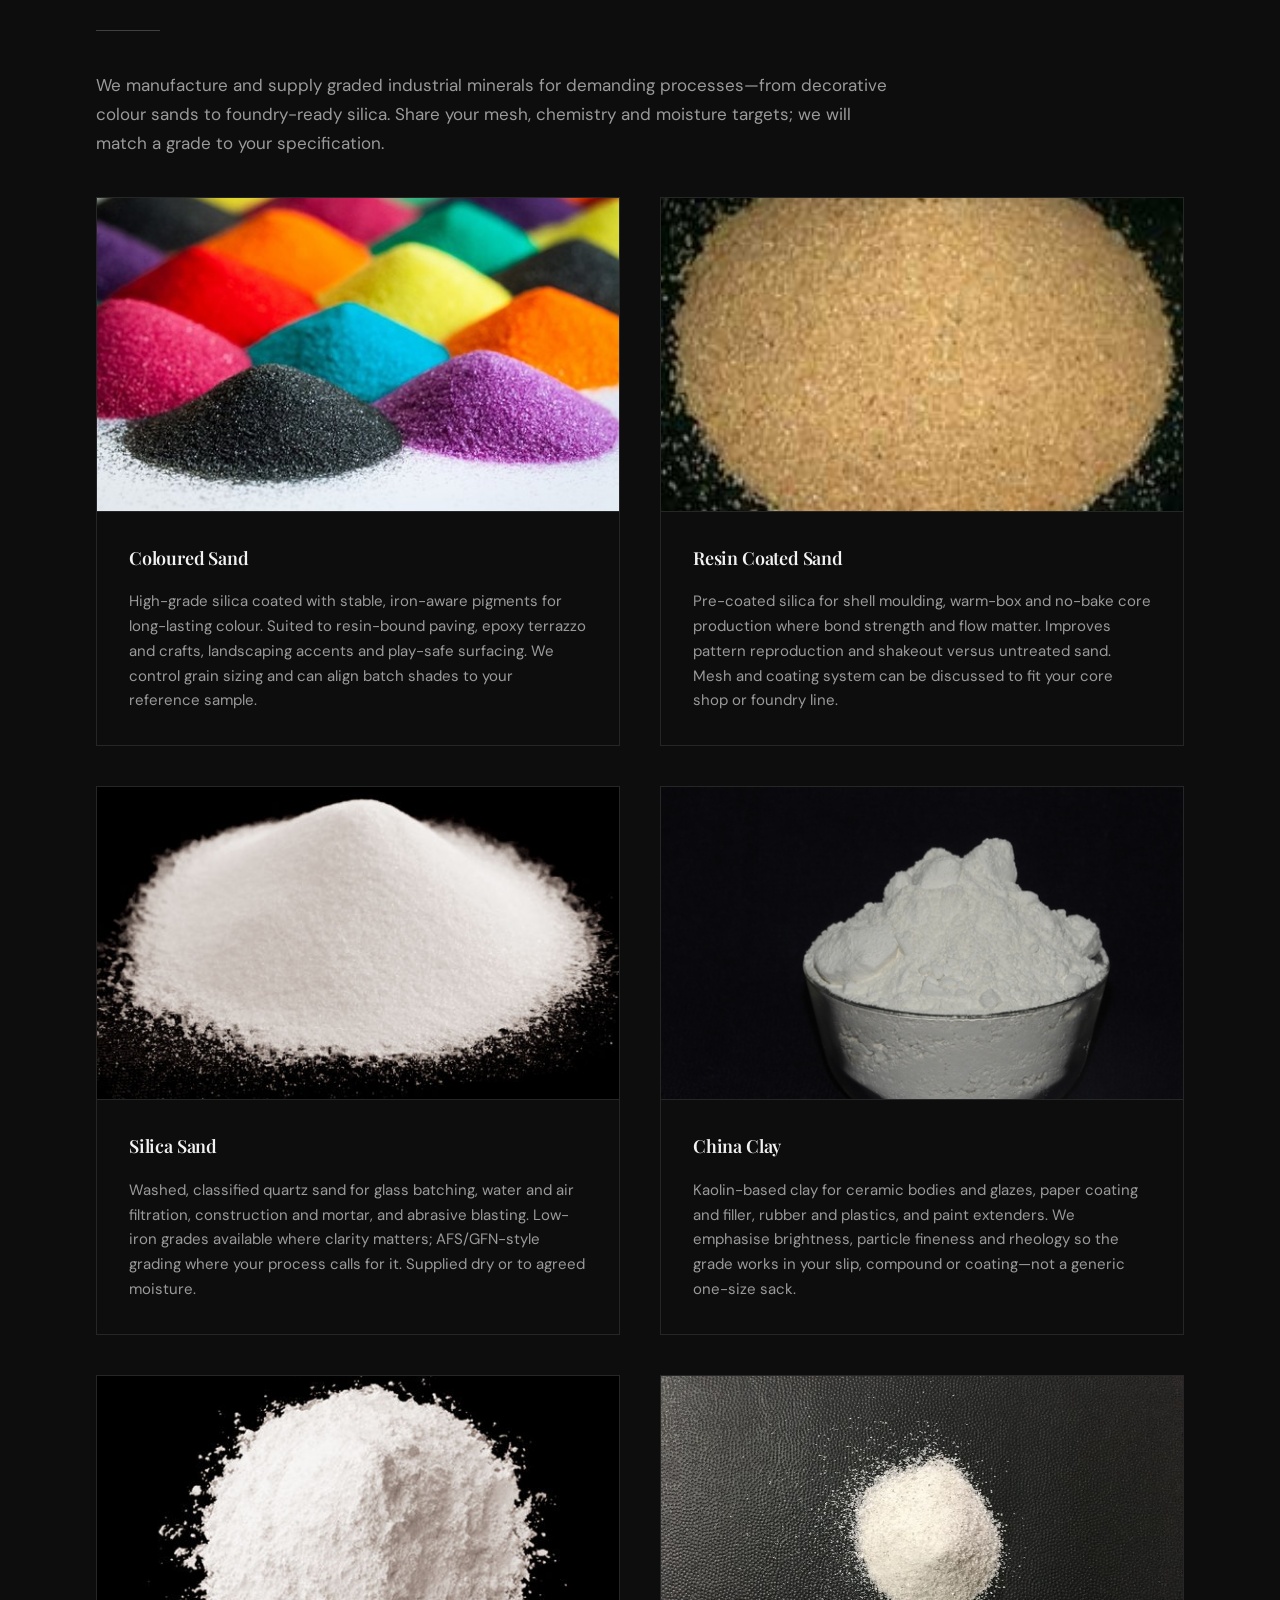
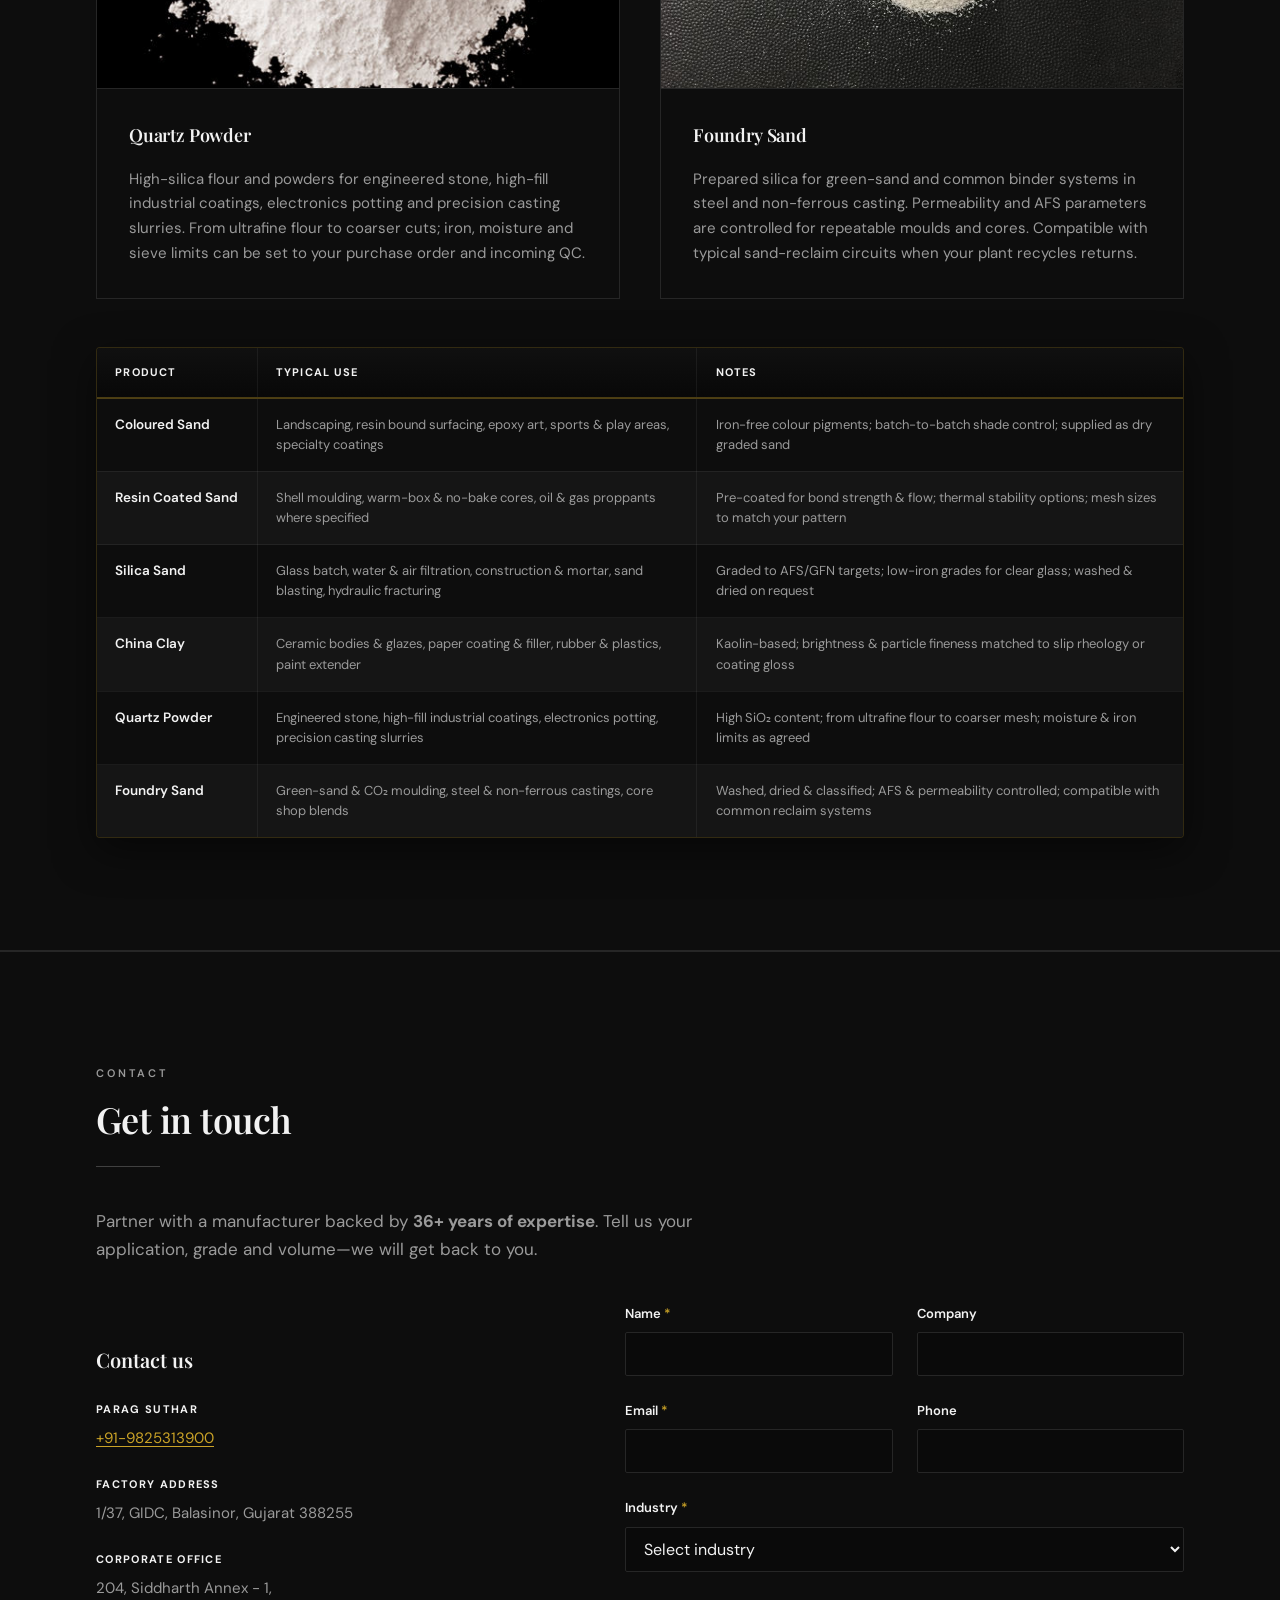
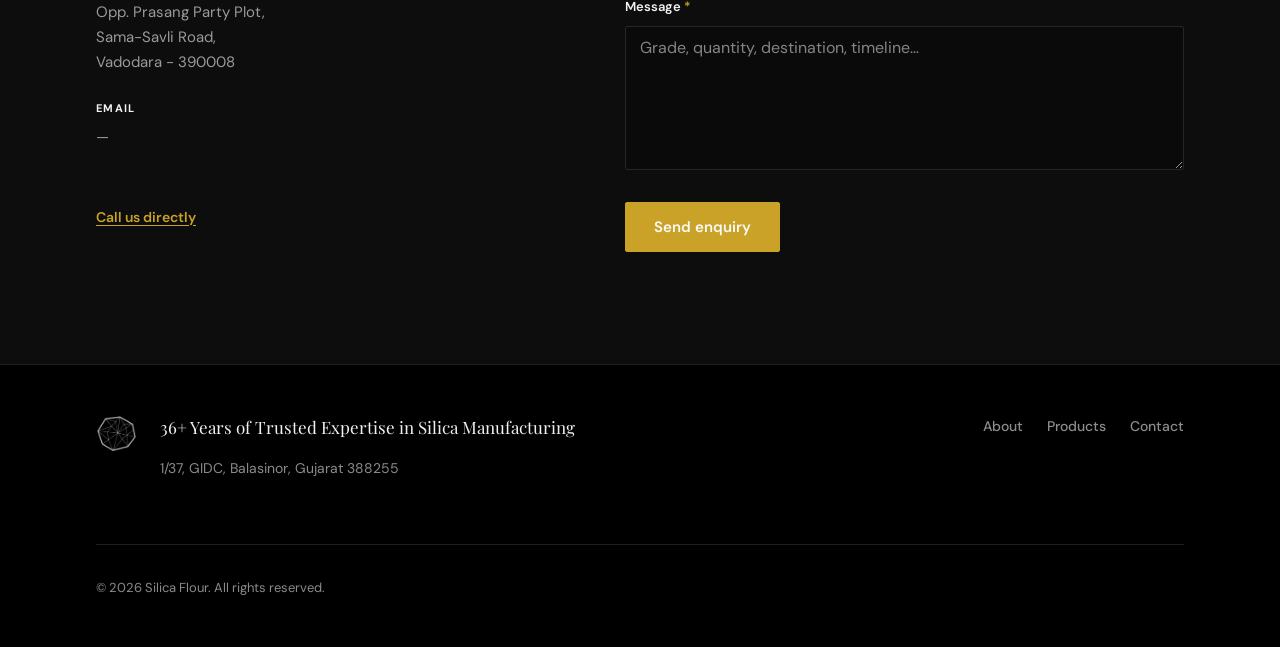
==== commit f1acfb76: "minor updates" ====
--- a/index.html
+++ b/index.html
@@ -3,7 +3,7 @@
 <head>
   <meta charset="utf-8">
   <meta name="viewport" content="width=device-width, initial-scale=1">
-  <meta name="theme-color" content="#070809">
+  <meta name="theme-color" content="#000000">
   <meta name="color-scheme" content="dark">
   <title>Silica Flour | High Purity Silica Manufacturer | Balasinor, Gujarat</title>
   <meta name="description" content="36+ Years of Industry Expertise — Delivering consistent quality silica for glass, ceramics, foundry & construction. Trusted high-purity silica manufacturer in Balasinor, Gujarat.">
@@ -21,7 +21,7 @@
   <meta name="twitter:description" content="36+ years of industry expertise — high purity silica from Balasinor, Gujarat.">
   <link rel="preconnect" href="https://fonts.googleapis.com">
   <link rel="preconnect" href="https://fonts.gstatic.com" crossorigin>
-  <link href="https://fonts.googleapis.com/css2?family=DM+Sans:ital,opsz,wght@0,9..40,400;0,9..40,500;0,9..40,600;0,9..40,700&family=Playfair+Display:ital,wght@0,400;0,600;0,700;1,400&display=swap" rel="stylesheet">
+  <link href="https://fonts.googleapis.com/css2?family=DM+Sans:opsz,wght@9..40,400;9..40,500;9..40,600;9..40,700&family=Playfair+Display:wght@600;700&display=swap" rel="stylesheet">
   <link rel="stylesheet" href="assets/css/styles.css">
   <script type="application/ld+json">
   {
@@ -38,7 +38,7 @@
       "postalCode": "388255",
       "addressCountry": "IN"
     },
-    "email": "khushicarpenter@gmail.com",
+    "email": "@gmail.com",
     "telephone": "+91-9825313900",
     "areaServed": "IN",
     "logo": "https://silicaflour.in/assets/images/logo.png"
--- a/assets/css/styles.css
+++ b/assets/css/styles.css
@@ -1,31 +1,30 @@
 /* Silica Flour — single-page industrial B2B */
 
 :root {
-  /* Dark industrial theme */
-  --color-bg: #070809;
-  --color-bg-alt: #0c0e12;
-  --color-surface: #12151a;
-  --color-surface-raised: #181c22;
-  --color-text: #e8eaef;
-  --color-text-muted: #94a0b2;
-  --color-border: #2a3038;
-  --color-accent: #5eb0e5;
-  --color-accent-hover: #7ec8f0;
-  --color-accent-soft: #7a9eb8;
-  --color-rule: #3d4654;
-  --color-logo-gray: #8b95a5;
-  --color-header-bg: #050606;
-  --color-header-border: #1a1f26;
-  --color-header-text: #e8eaed;
-  --color-header-text-muted: #8b95a5;
-  --color-header-hover: #9dc9e8;
-  /* Subtle top edge on elevated panels */
-  --shadow-inset-top: inset 0 1px 0 rgba(255, 255, 255, 0.06);
-  --shadow-card: 0 12px 40px rgba(0, 0, 0, 0.45);
-  --shadow-card-hover: 0 20px 50px rgba(0, 0, 0, 0.55);
-
-  --font-sans: "DM Sans", system-ui, -apple-system, sans-serif;
-  --font-display: "Playfair Display", Georgia, "Times New Roman", serif;
+  /* Black + gold (no blue-green) — two font families only */
+  --color-bg: #000000;
+  --color-bg-alt: #0a0a0a;
+  --color-surface: #0d0d0d;
+  --color-surface-raised: #141414;
+  --color-text: #f2f2f2;
+  --color-text-muted: #9a9a9a;
+  --color-border: #262626;
+  --color-accent: #c9a227;
+  --color-accent-hover: #dbb83d;
+  --color-accent-soft: #b8983a;
+  --color-rule: #404040;
+  --color-logo-gray: #8c8c8c;
+  --color-header-bg: #000000;
+  --color-header-border: #1f1f1f;
+  --color-header-text: #f0f0f0;
+  --color-header-text-muted: #8a8a8a;
+  --color-header-hover: #e0c565;
+  --shadow-inset-top: inset 0 1px 0 rgb(255 255 255 / 0.06);
+  --shadow-card: 0 12px 40px rgb(0 0 0 / 0.5);
+  --shadow-card-hover: 0 20px 50px rgb(0 0 0 / 0.6);
+
+  --font-sans: "DM Sans", sans-serif;
+  --font-display: "Playfair Display", serif;
 
   --sp-1: 0.5rem;
   --sp-2: 1rem;
@@ -155,8 +154,8 @@
   right: 0;
   z-index: 1000;
   width: 100%;
-  border-bottom: 1px solid rgba(107, 143, 163, 0.22);
-  background: rgba(15, 20, 25, 0.38);
+  border-bottom: 1px solid rgb(255 255 255 / 0.22);
+  background: rgb(0 0 0 / 0.72);
   backdrop-filter: blur(16px);
   -webkit-backdrop-filter: blur(16px);
   box-shadow: none;
@@ -167,8 +166,8 @@
 }
 
 .site-header--scrolled {
-  background: rgba(15, 20, 25, 0.88);
-  border-bottom-color: rgba(107, 143, 163, 0.45);
+  background: rgb(0 0 0 / 0.94);
+  border-bottom-color: rgb(255 255 255 / 0.45);
   box-shadow: 0 10px 40px rgba(0, 0, 0, 0.35);
 }
 
@@ -199,7 +198,7 @@
   flex-shrink: 0;
   width: 1px;
   height: 1.85rem;
-  background: rgba(107, 143, 163, 0.45);
+  background: rgb(255 255 255 / 0.45);
   border-radius: 1px;
 }
 
@@ -226,8 +225,8 @@
   width: 1.75rem;
   height: 1.75rem;
   border-radius: 8px;
-  background: rgba(94, 176, 229, 0.1);
-  border: 1px solid rgba(94, 176, 229, 0.2);
+  background: rgb(201 162 39 / 0.1);
+  border: 1px solid rgb(201 162 39 / 0.2);
   color: var(--color-accent-soft);
 }
 
@@ -381,7 +380,7 @@
   padding: 0;
   margin-left: auto;
   flex-shrink: 0;
-  border: 1px solid rgba(107, 143, 163, 0.35);
+  border: 1px solid rgb(255 255 255 / 0.35);
   border-radius: var(--radius);
   background: rgba(255, 255, 255, 0.04);
   cursor: pointer;
@@ -389,7 +388,7 @@
 }
 
 .nav-toggle:hover {
-  border-color: rgba(184, 212, 232, 0.45);
+  border-color: rgb(224 197 100 / 0.45);
   background: rgba(255, 255, 255, 0.07);
 }
 
@@ -436,10 +435,10 @@
   right: 0;
   top: 100%;
   width: 100%;
-  background: rgba(10, 14, 18, 0.97);
+  background: rgb(0 0 0 / 0.97);
   backdrop-filter: blur(20px);
   -webkit-backdrop-filter: blur(20px);
-  border-bottom: 1px solid rgba(107, 143, 163, 0.3);
+  border-bottom: 1px solid rgb(255 255 255 / 0.3);
   padding: var(--sp-3) var(--sp-3) var(--sp-4);
   box-shadow: 0 24px 48px rgba(0, 0, 0, 0.4);
 }
@@ -489,12 +488,12 @@
 }
 
 .nav__link.is-active {
-  color: #dcecf5;
+  color: #f5f2eb;
 }
 
 .nav__link.is-active::after {
   transform: scaleX(1);
-  background: #9dc9e8;
+  background: #dbb83d;
   height: 2px;
   bottom: 0.45rem;
 }
@@ -522,9 +521,9 @@
 }
 
 .nav__link--cta.is-active {
-  background: rgba(157, 201, 232, 0.2);
-  border-color: #9dc9e8;
-  color: #eaf4fb;
+  background: rgb(201 162 39 / 0.2);
+  border-color: #dbb83d;
+  color: #fff9ed;
 }
 
 @media (min-width: 768px) {
@@ -613,9 +612,9 @@
   inset: 0;
   background: linear-gradient(
     165deg,
-    rgba(15, 20, 25, 0.9) 0%,
-    rgba(26, 40, 52, 0.85) 45%,
-    rgba(12, 18, 24, 0.92) 100%
+    rgb(0 0 0 / 0.88) 0%,
+    rgb(0 0 0 / 0.78) 45%,
+    rgb(0 0 0 / 0.92) 100%
   );
 }
 
@@ -688,11 +687,11 @@
 .btn--outline {
   background: var(--color-surface-raised);
   color: var(--color-accent);
-  border-color: rgba(94, 176, 229, 0.4);
+  border-color: rgb(201 162 39 / 0.4);
 }
 
 .btn--outline:hover {
-  background: rgba(94, 176, 229, 0.12);
+  background: rgb(201 162 39 / 0.12);
   border-color: var(--color-accent-hover);
   color: var(--color-accent-hover);
 }
@@ -727,20 +726,20 @@
 
 .section--industries {
   background:
-    radial-gradient(120% 80% at 50% -20%, rgba(94, 176, 229, 0.08) 0%, transparent 55%),
-    linear-gradient(180deg, #141820 0%, var(--color-bg) 42%);
+    radial-gradient(120% 80% at 50% -20%, rgb(201 162 39 / 0.08) 0%, transparent 55%),
+    linear-gradient(180deg, #0a0a0a 0%, var(--color-bg) 42%);
   border-block: 1px solid var(--color-border);
 }
 
 .section--why {
   background:
-    radial-gradient(85% 55% at 15% 0%, rgba(94, 176, 229, 0.06) 0%, transparent 52%),
+    radial-gradient(85% 55% at 15% 0%, rgb(201 162 39 / 0.06) 0%, transparent 52%),
     var(--color-bg-alt);
 }
 
 .section--process {
   background:
-    radial-gradient(95% 45% at 50% 0%, rgba(94, 176, 229, 0.07) 0%, transparent 48%),
+    radial-gradient(95% 45% at 50% 0%, rgb(201 162 39 / 0.07) 0%, transparent 48%),
     var(--color-bg-alt);
 }
 
@@ -835,7 +834,7 @@
 
 .section--about {
   background:
-    radial-gradient(75% 45% at 12% 0%, rgba(94, 176, 229, 0.06) 0%, transparent 52%),
+    radial-gradient(75% 45% at 12% 0%, rgb(201 162 39 / 0.06) 0%, transparent 52%),
     var(--color-bg);
 }
 
@@ -854,7 +853,7 @@
   padding: var(--sp-4) var(--sp-4) var(--sp-4) var(--sp-5);
   border-left: 3px solid var(--color-accent);
   border-radius: 0 10px 10px 0;
-  background: linear-gradient(100deg, rgba(94, 176, 229, 0.1) 0%, rgba(24, 28, 36, 0.9) 55%, transparent 100%);
+  background: linear-gradient(100deg, rgb(201 162 39 / 0.1) 0%, rgba(24, 28, 36, 0.9) 55%, transparent 100%);
   box-shadow: var(--shadow-inset-top), 0 12px 36px rgba(0, 0, 0, 0.35);
 }
 
@@ -879,8 +878,8 @@
   background: linear-gradient(
     180deg,
     var(--color-accent) 0%,
-    rgba(94, 176, 229, 0.25) 55%,
-    rgba(94, 176, 229, 0.08) 100%
+    rgb(201 162 39 / 0.25) 55%,
+    rgb(201 162 39 / 0.08) 100%
   );
   border-radius: 1px;
 }
@@ -914,14 +913,14 @@
 .milestone-track__body {
   padding: var(--sp-3) var(--sp-4);
   border-radius: 10px;
-  border: 1px solid rgba(94, 176, 229, 0.14);
+  border: 1px solid rgb(201 162 39 / 0.14);
   background: var(--color-surface);
   box-shadow: 0 6px 24px rgba(0, 0, 0, 0.35);
   transition: border-color 0.25s ease, box-shadow 0.25s ease;
 }
 
 .milestone-track__item:hover .milestone-track__body {
-  border-color: rgba(94, 176, 229, 0.28);
+  border-color: rgb(201 162 39 / 0.28);
   box-shadow: 0 10px 32px rgba(0, 0, 0, 0.45);
 }
 
@@ -977,10 +976,10 @@
   position: sticky;
   top: calc(var(--header-height-mobile) + var(--sp-3));
   padding: var(--sp-2) var(--sp-4) var(--sp-4);
-  border: 1px solid rgba(94, 176, 229, 0.18);
+  border: 1px solid rgb(201 162 39 / 0.18);
   border-radius: 12px;
   box-shadow: var(--shadow-inset-top), var(--shadow-card);
-  background: linear-gradient(165deg, #1a1f28 0%, var(--color-surface) 42%);
+  background: linear-gradient(165deg, #111111 0%, var(--color-surface) 42%);
 }
 
 @media (min-width: 768px) {
@@ -1009,8 +1008,8 @@
   width: 2.75rem;
   height: 2.75rem;
   border-radius: 10px;
-  background: linear-gradient(155deg, rgba(94, 176, 229, 0.14) 0%, rgba(255, 255, 255, 0.04) 100%);
-  border: 1px solid rgba(94, 176, 229, 0.2);
+  background: linear-gradient(155deg, rgb(201 162 39 / 0.14) 0%, rgba(255, 255, 255, 0.04) 100%);
+  border: 1px solid rgb(201 162 39 / 0.2);
   box-shadow: var(--shadow-inset-top);
 }
 
@@ -1100,8 +1099,8 @@
   letter-spacing: 0.04em;
   text-transform: uppercase;
   color: var(--color-accent-hover);
-  background: rgba(94, 176, 229, 0.1);
-  border: 1px solid rgba(94, 176, 229, 0.22);
+  background: rgb(201 162 39 / 0.1);
+  border: 1px solid rgb(201 162 39 / 0.22);
   border-radius: 4px;
 }
 
@@ -1151,7 +1150,7 @@
   flex-direction: column;
   height: 100%;
   padding: var(--sp-5) var(--sp-4) var(--sp-4);
-  border: 1px solid rgba(94, 176, 229, 0.16);
+  border: 1px solid rgb(201 162 39 / 0.16);
   border-radius: 10px;
   box-shadow: var(--shadow-inset-top), 0 10px 32px rgba(0, 0, 0, 0.4);
   overflow: hidden;
@@ -1174,7 +1173,7 @@
 
 .card--icon:hover {
   transform: translateY(-4px);
-  border-color: rgba(94, 176, 229, 0.3);
+  border-color: rgb(201 162 39 / 0.3);
   box-shadow: var(--shadow-inset-top), var(--shadow-card-hover);
 }
 
@@ -1186,8 +1185,8 @@
   height: 3.25rem;
   margin-bottom: var(--sp-3);
   border-radius: 12px;
-  background: linear-gradient(155deg, rgba(94, 176, 229, 0.12) 0%, rgba(255, 255, 255, 0.04) 100%);
-  border: 1px solid rgba(94, 176, 229, 0.18);
+  background: linear-gradient(155deg, rgb(201 162 39 / 0.12) 0%, rgba(255, 255, 255, 0.04) 100%);
+  border: 1px solid rgb(201 162 39 / 0.18);
   box-shadow: var(--shadow-inset-top);
 }
 
@@ -1262,7 +1261,7 @@
   height: 100%;
   margin: 0;
   padding: var(--sp-5) var(--sp-4) var(--sp-4);
-  border: 1px solid rgba(94, 176, 229, 0.16);
+  border: 1px solid rgb(201 162 39 / 0.16);
   border-radius: 10px;
   box-shadow: var(--shadow-inset-top), 0 8px 28px rgba(0, 0, 0, 0.38);
   transition:
@@ -1273,7 +1272,7 @@
 
 .card--process-step:hover {
   transform: translateY(-3px);
-  border-color: rgba(94, 176, 229, 0.28);
+  border-color: rgb(201 162 39 / 0.28);
   box-shadow: var(--shadow-inset-top), 0 14px 36px rgba(0, 0, 0, 0.48);
 }
 
@@ -1299,8 +1298,8 @@
   height: 2.875rem;
   margin-bottom: var(--sp-3);
   border-radius: 10px;
-  background: linear-gradient(155deg, rgba(94, 176, 229, 0.12) 0%, rgba(255, 255, 255, 0.04) 100%);
-  border: 1px solid rgba(94, 176, 229, 0.16);
+  background: linear-gradient(155deg, rgb(201 162 39 / 0.12) 0%, rgba(255, 255, 255, 0.04) 100%);
+  border: 1px solid rgb(201 162 39 / 0.16);
   box-shadow: var(--shadow-inset-top);
 }
 
@@ -1359,7 +1358,7 @@
   flex-direction: column;
   height: 100%;
   padding: var(--sp-4);
-  border: 1px solid rgba(94, 176, 229, 0.14);
+  border: 1px solid rgb(201 162 39 / 0.14);
   border-radius: 10px;
   background: var(--color-surface);
   box-shadow: 0 6px 24px rgba(0, 0, 0, 0.35);
@@ -1369,7 +1368,7 @@
 }
 
 .quality-pillar:hover {
-  border-color: rgba(94, 176, 229, 0.28);
+  border-color: rgb(201 162 39 / 0.28);
   box-shadow: 0 10px 32px rgba(0, 0, 0, 0.45);
 }
 
@@ -1381,8 +1380,8 @@
   height: 2.75rem;
   margin-bottom: var(--sp-3);
   border-radius: 10px;
-  background: rgba(94, 176, 229, 0.1);
-  border: 1px solid rgba(94, 176, 229, 0.16);
+  background: rgb(201 162 39 / 0.1);
+  border: 1px solid rgb(201 162 39 / 0.16);
 }
 
 .quality-pillar__icon {
@@ -1424,8 +1423,8 @@
   gap: var(--sp-4);
   padding: var(--sp-5) var(--sp-5);
   border-radius: 10px;
-  border: 1px solid rgba(94, 176, 229, 0.2);
-  background: linear-gradient(135deg, rgba(94, 176, 229, 0.08) 0%, var(--color-surface) 55%);
+  border: 1px solid rgb(201 162 39 / 0.2);
+  background: linear-gradient(135deg, rgb(201 162 39 / 0.08) 0%, var(--color-surface) 55%);
   box-shadow: var(--shadow-inset-top), 0 12px 36px rgba(0, 0, 0, 0.4);
 }
 
@@ -1474,7 +1473,7 @@
 }
 
 .card--product:hover {
-  border-color: rgba(94, 176, 229, 0.35);
+  border-color: rgb(201 162 39 / 0.35);
   box-shadow: 0 12px 40px rgba(0, 0, 0, 0.5);
 }
 
@@ -1570,7 +1569,7 @@
   display: flex;
   flex-direction: column;
   height: 100%;
-  border: 1px solid rgba(94, 176, 229, 0.16);
+  border: 1px solid rgb(201 162 39 / 0.16);
   border-radius: 10px;
   background: var(--color-surface);
   padding: var(--sp-4) var(--sp-4) var(--sp-3);
@@ -1595,7 +1594,7 @@
 
 .industry-card:hover {
   transform: translateY(-5px);
-  border-color: rgba(94, 176, 229, 0.32);
+  border-color: rgb(201 162 39 / 0.32);
   box-shadow: var(--shadow-inset-top), var(--shadow-card-hover);
 }
 
@@ -1607,8 +1606,8 @@
   height: 3.375rem;
   margin-bottom: var(--sp-3);
   border-radius: 12px;
-  background: linear-gradient(155deg, rgba(94, 176, 229, 0.12) 0%, rgba(255, 255, 255, 0.04) 100%);
-  border: 1px solid rgba(94, 176, 229, 0.18);
+  background: linear-gradient(155deg, rgb(201 162 39 / 0.12) 0%, rgba(255, 255, 255, 0.04) 100%);
+  border: 1px solid rgb(201 162 39 / 0.18);
   box-shadow: var(--shadow-inset-top);
 }
 
@@ -1747,7 +1746,7 @@
 /* Product specification table — premium B2B treatment */
 .table-wrap--spec {
   margin-top: var(--sp-6);
-  border: 1px solid rgba(94, 176, 229, 0.2);
+  border: 1px solid rgb(201 162 39 / 0.2);
   border-radius: 4px;
   overflow: hidden;
   box-shadow: var(--shadow-inset-top), var(--shadow-card);
@@ -1760,7 +1759,7 @@
 }
 
 .data-table--spec thead {
-  background: linear-gradient(180deg, #1c222c 0%, #151920 100%);
+  background: linear-gradient(180deg, #101010 0%, #080808 100%);
 }
 
 .data-table--spec th {
@@ -1769,7 +1768,7 @@
   font-weight: 700;
   letter-spacing: 0.1em;
   color: var(--color-text);
-  border-bottom: 2px solid rgba(94, 176, 229, 0.35);
+  border-bottom: 2px solid rgb(201 162 39 / 0.35);
   background: transparent;
   vertical-align: bottom;
 }
@@ -1795,7 +1794,7 @@
 }
 
 .data-table--spec tbody tr:hover td {
-  background: rgba(94, 176, 229, 0.08);
+  background: rgb(201 162 39 / 0.08);
 }
 
 .data-table--spec td:first-child {
@@ -1859,9 +1858,9 @@
 .banner-success {
   padding: var(--sp-3);
   margin-bottom: var(--sp-4);
-  border: 1px solid rgba(52, 211, 153, 0.35);
-  background: rgba(16, 185, 129, 0.12);
-  color: #6ee7b7;
+  border: 1px solid rgb(201 162 39 / 0.4);
+  background: rgb(201 162 39 / 0.1);
+  color: #e8d48b;
   font-weight: 600;
 }
 
@@ -1925,7 +1924,7 @@
 .form-group select:focus {
   outline: none;
   border-color: var(--color-accent);
-  box-shadow: 0 0 0 2px rgba(94, 176, 229, 0.25);
+  box-shadow: 0 0 0 2px rgb(201 162 39 / 0.25);
 }
 
 .honeypot {
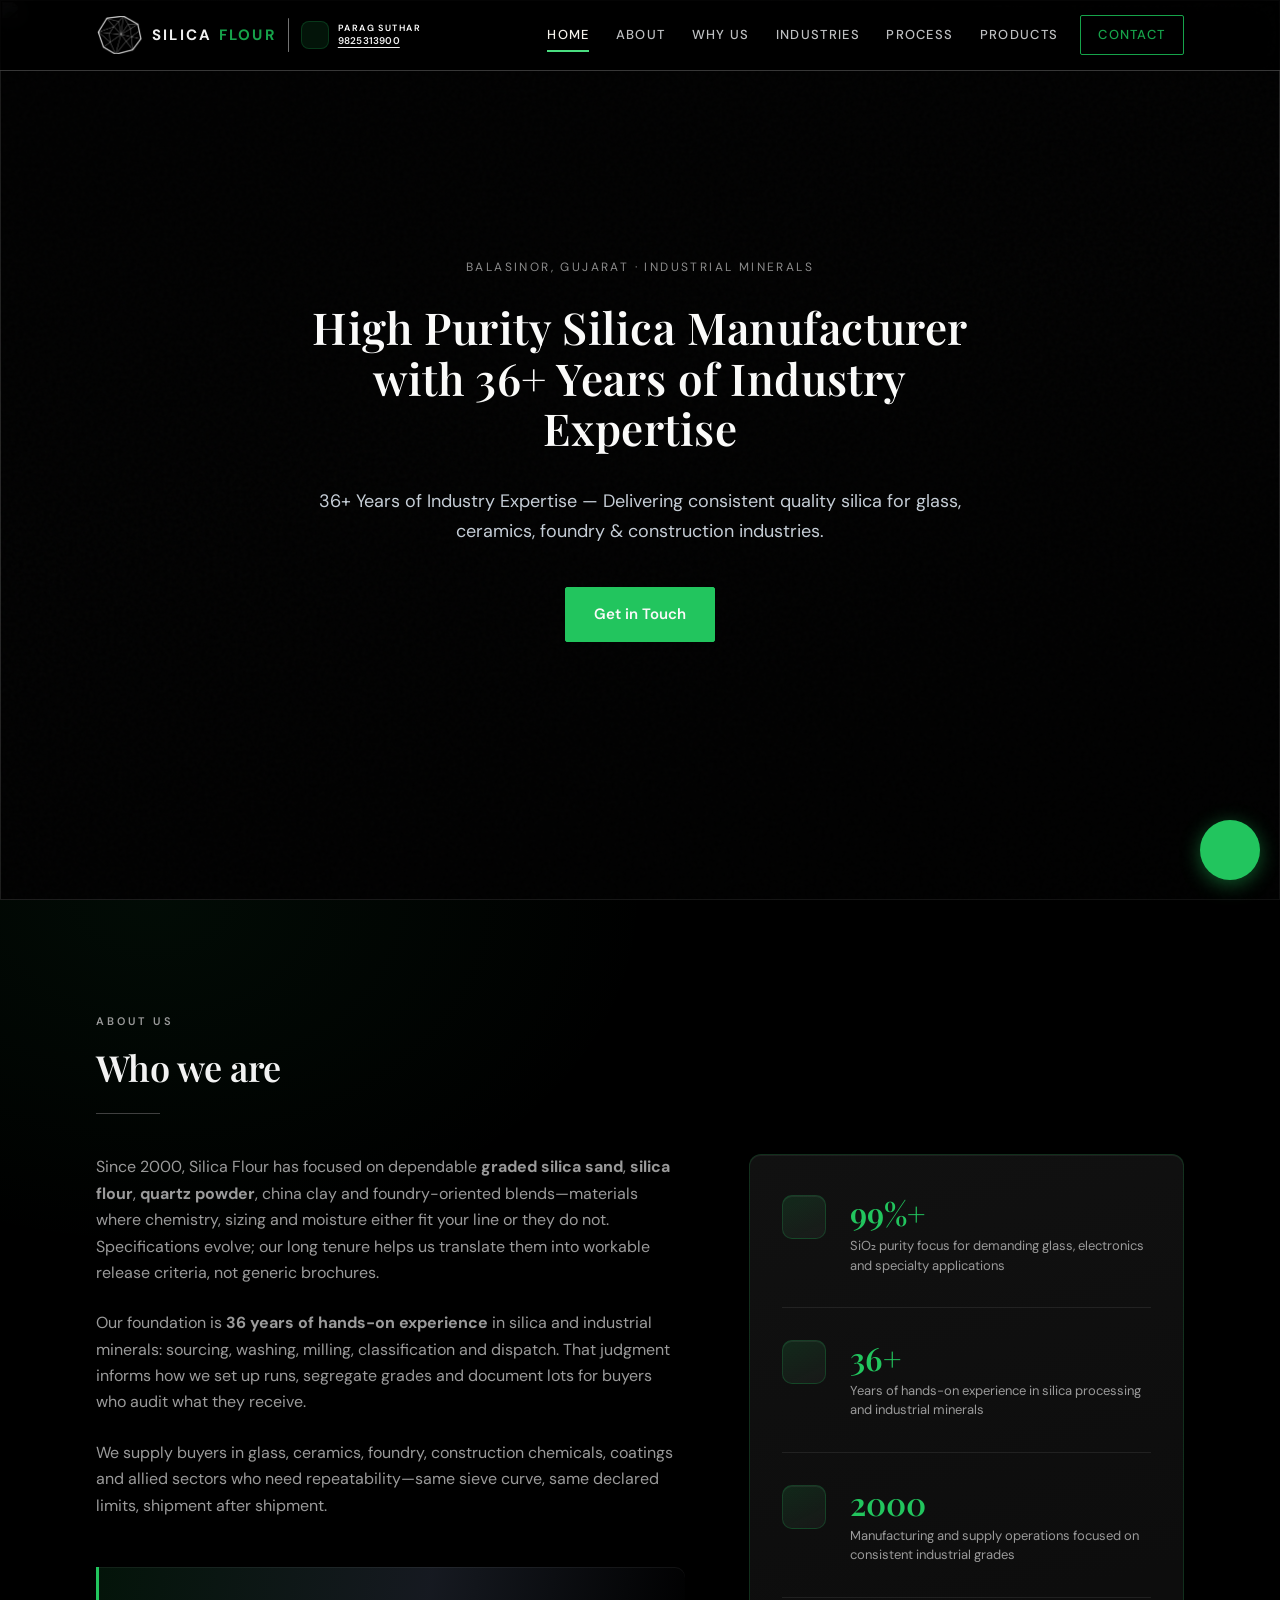
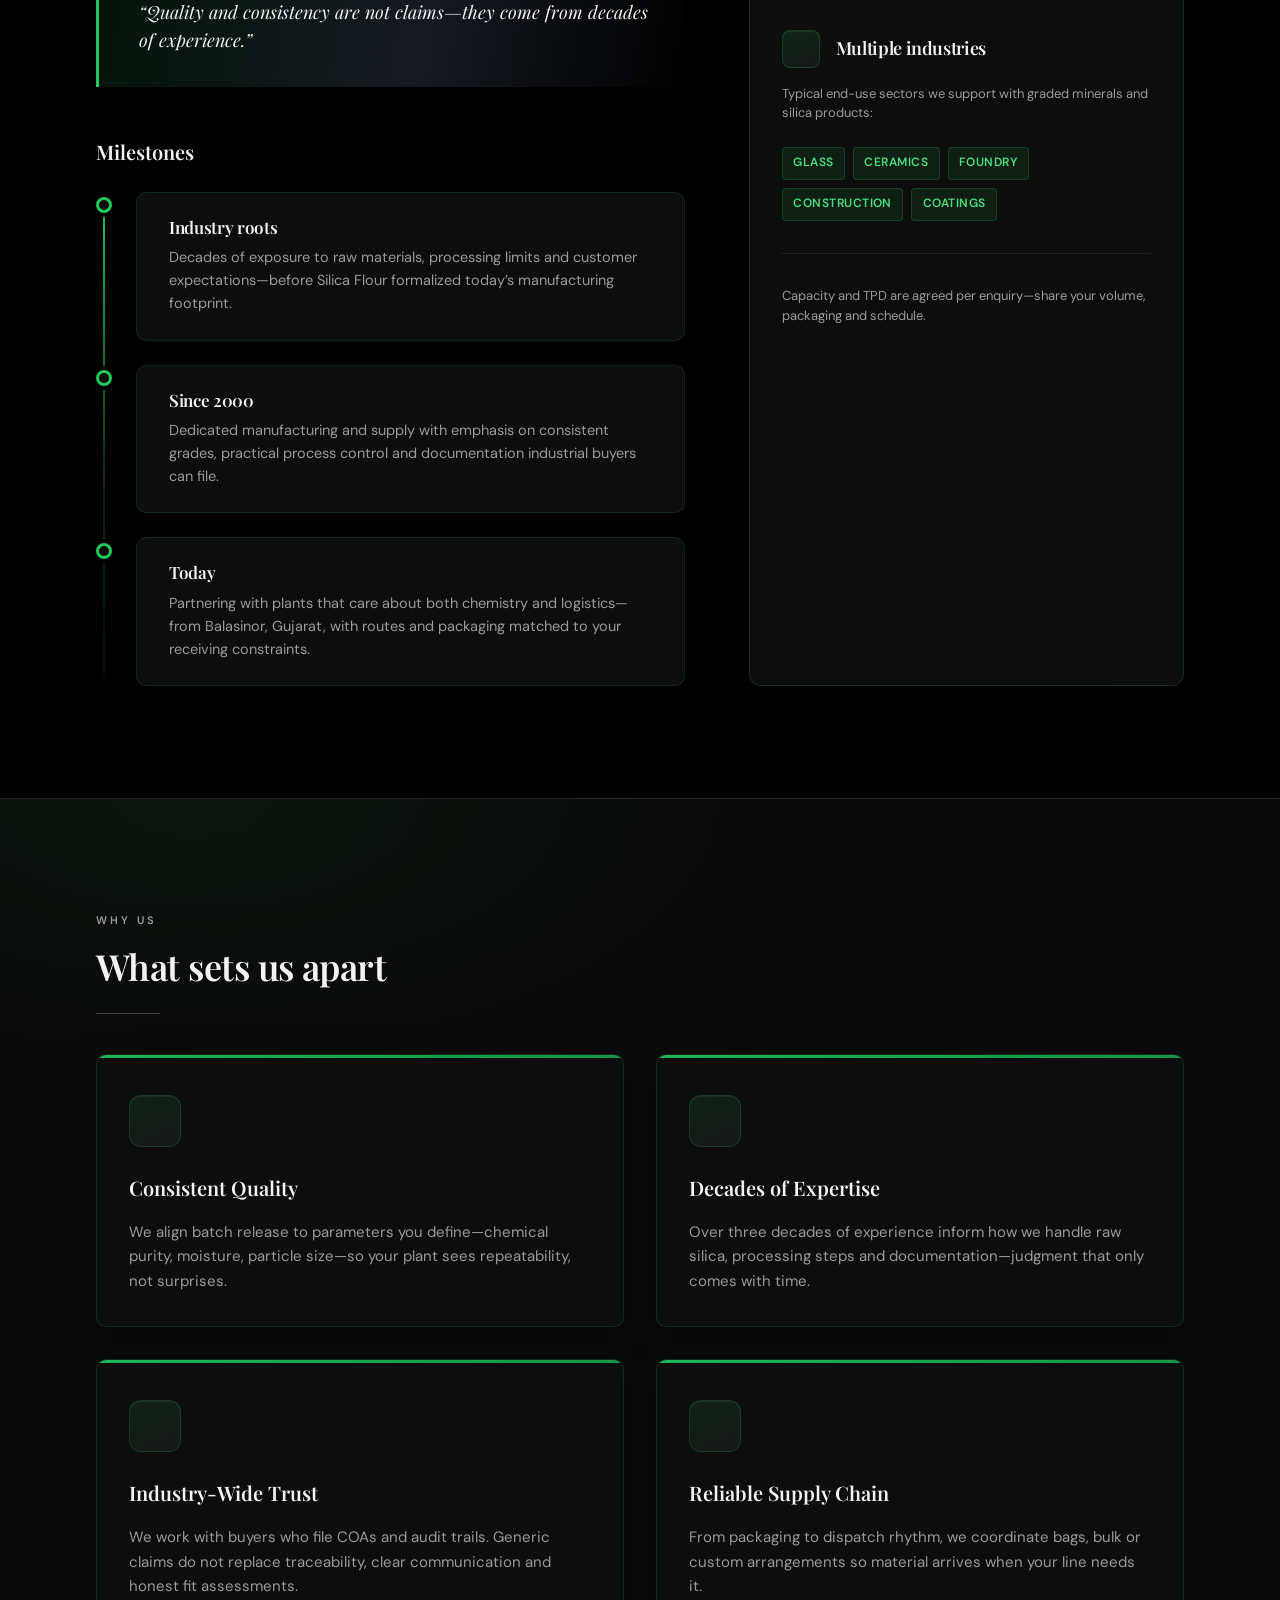
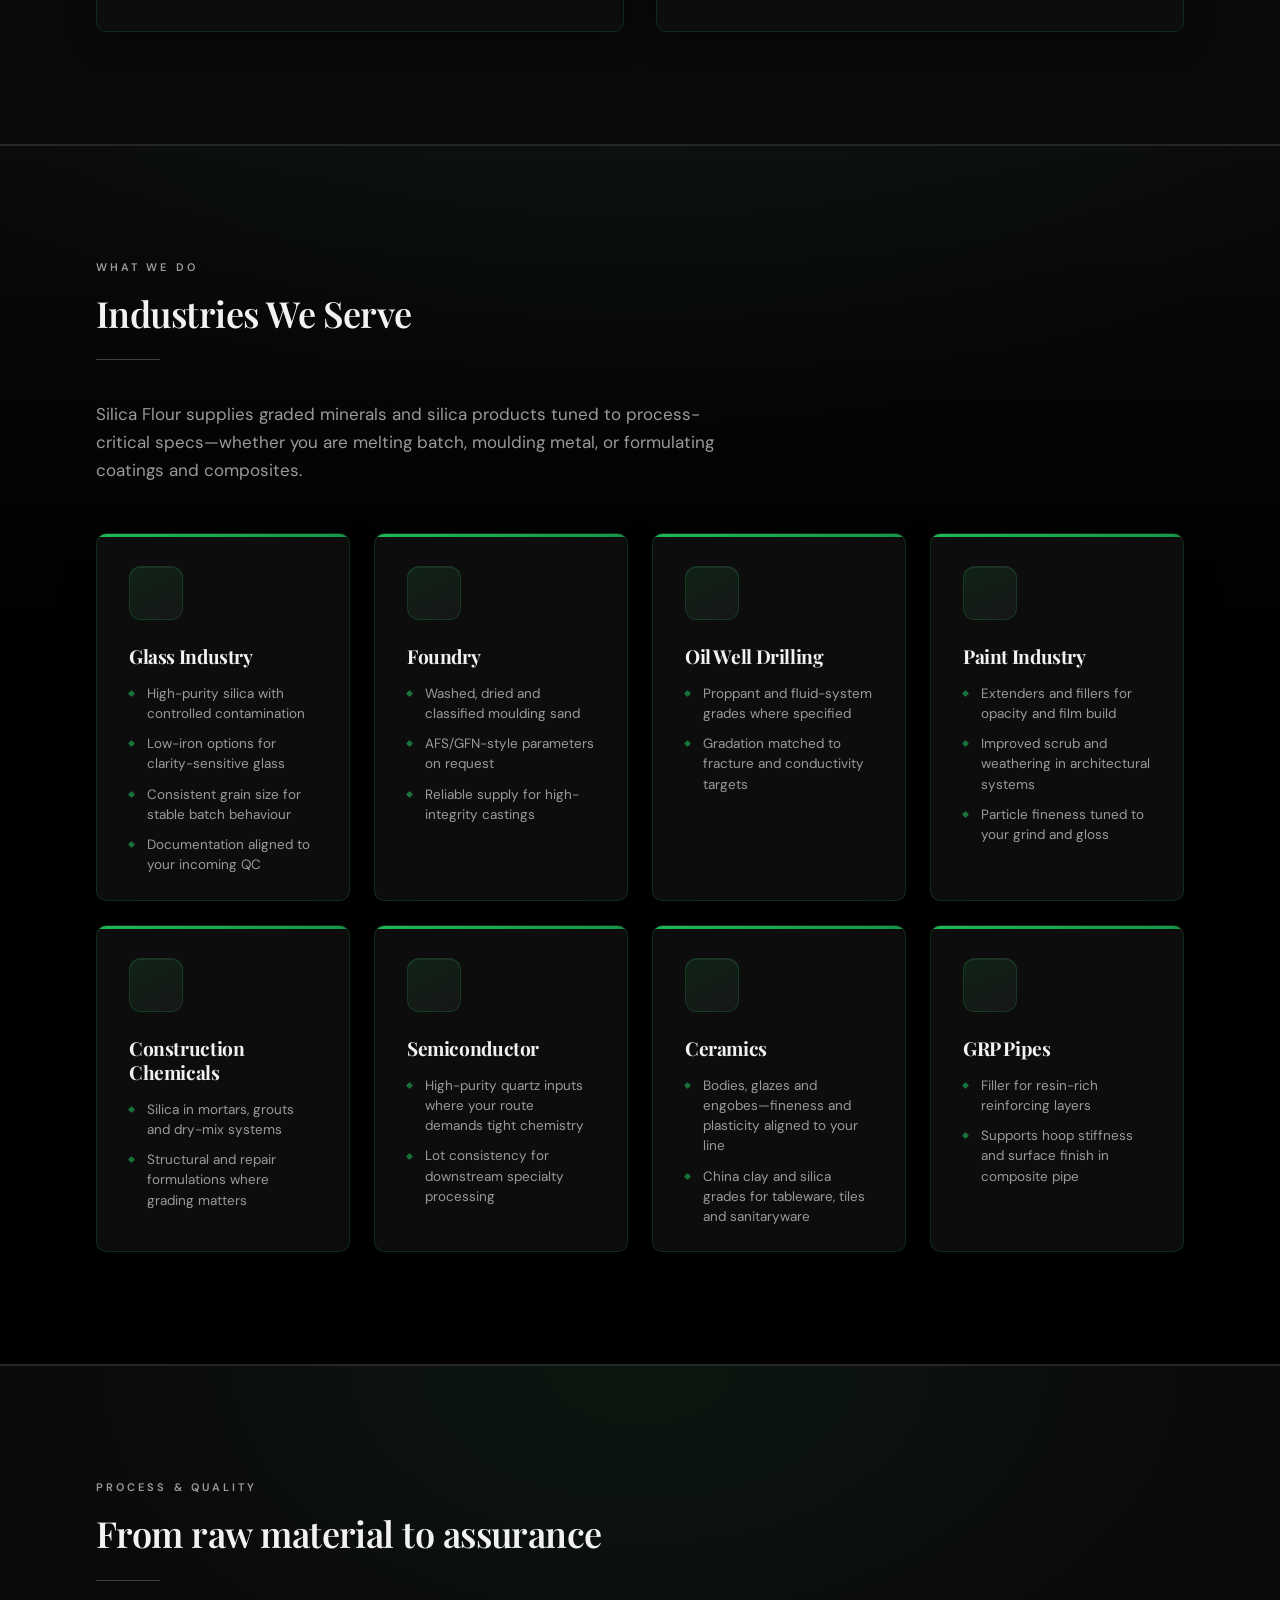
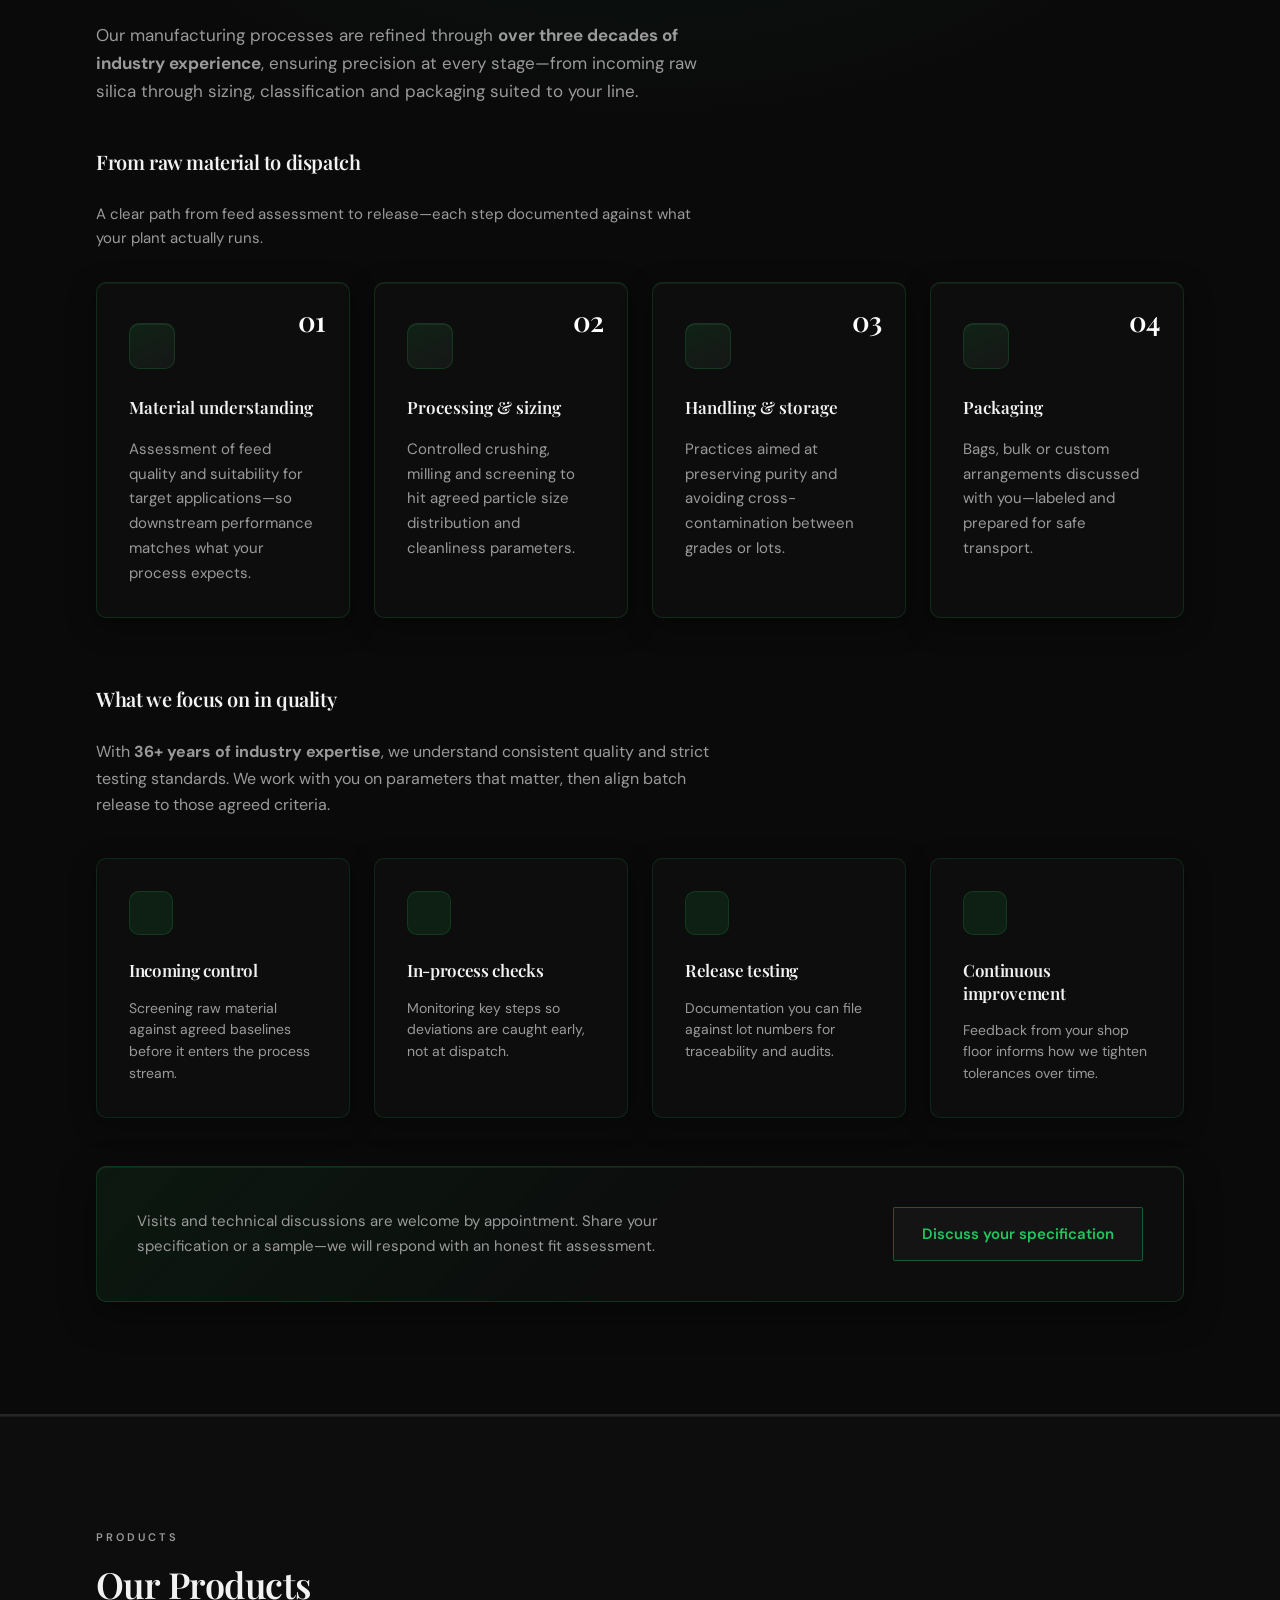
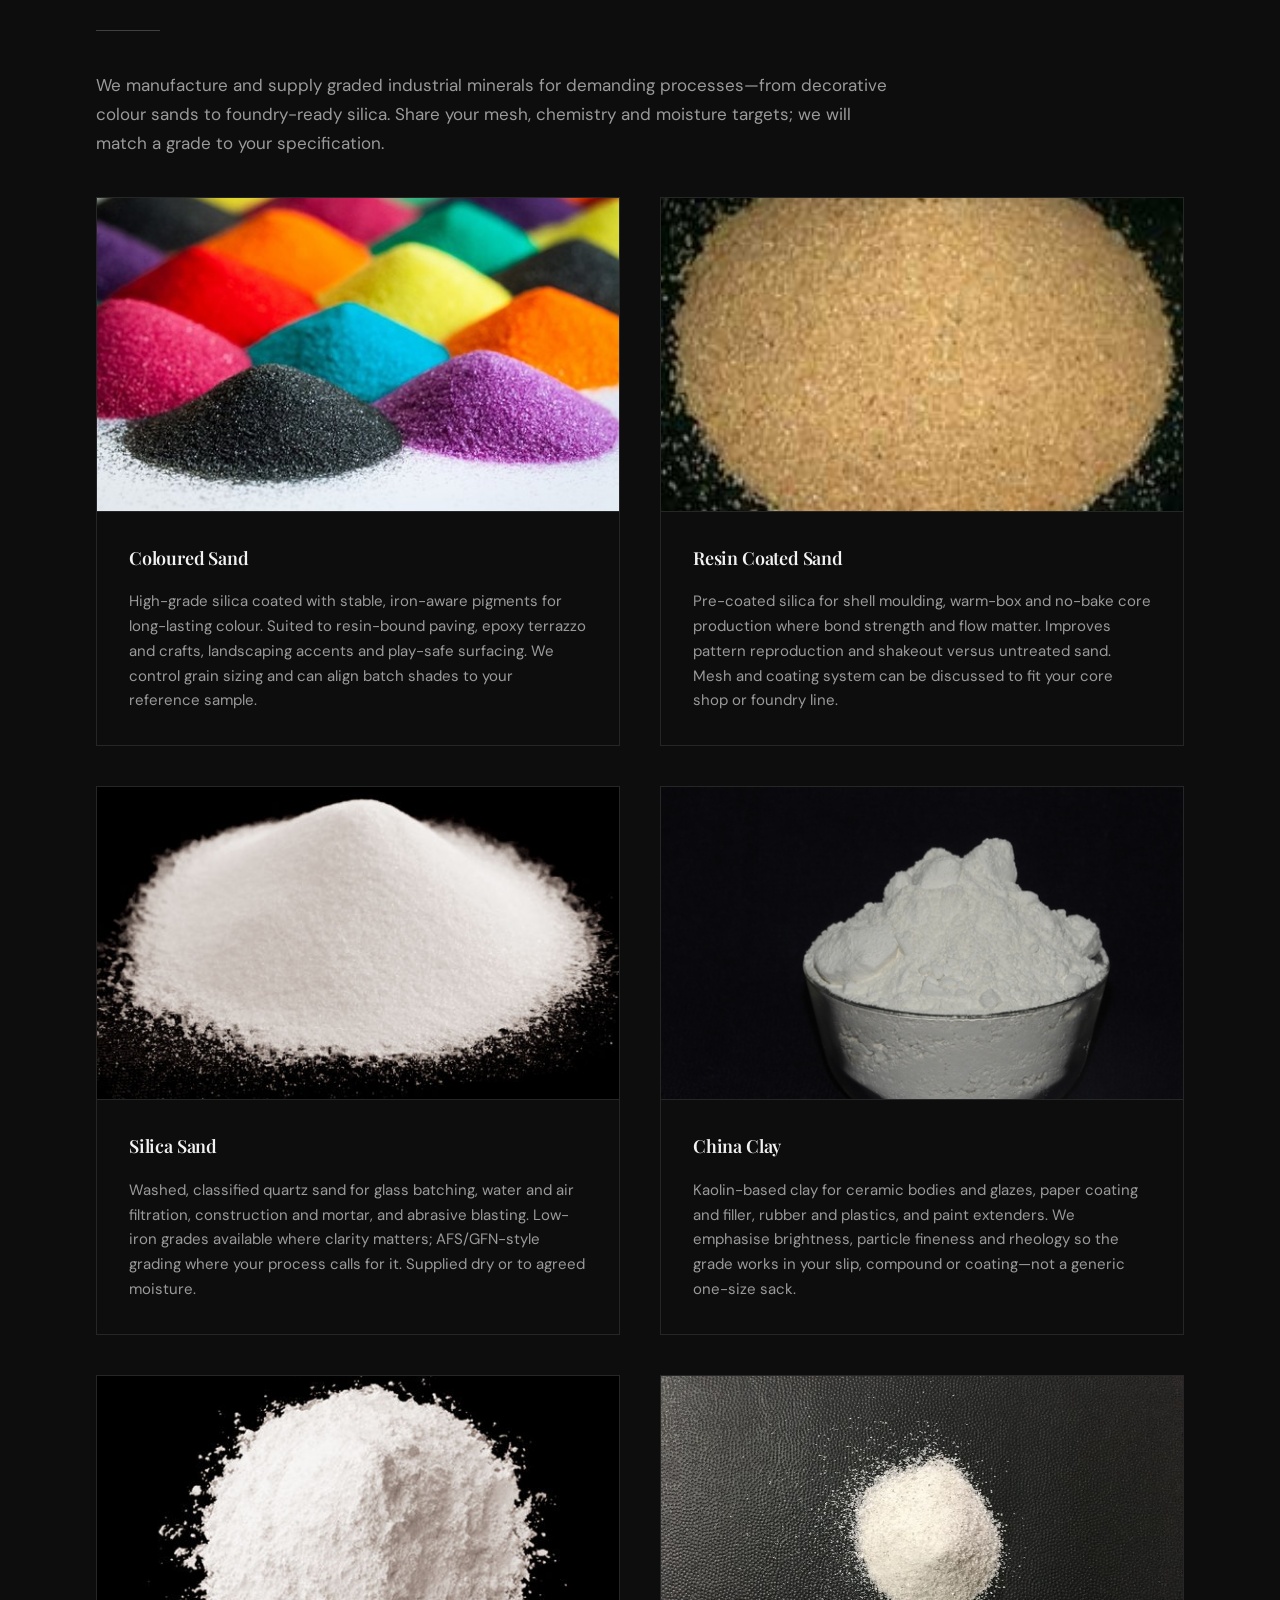
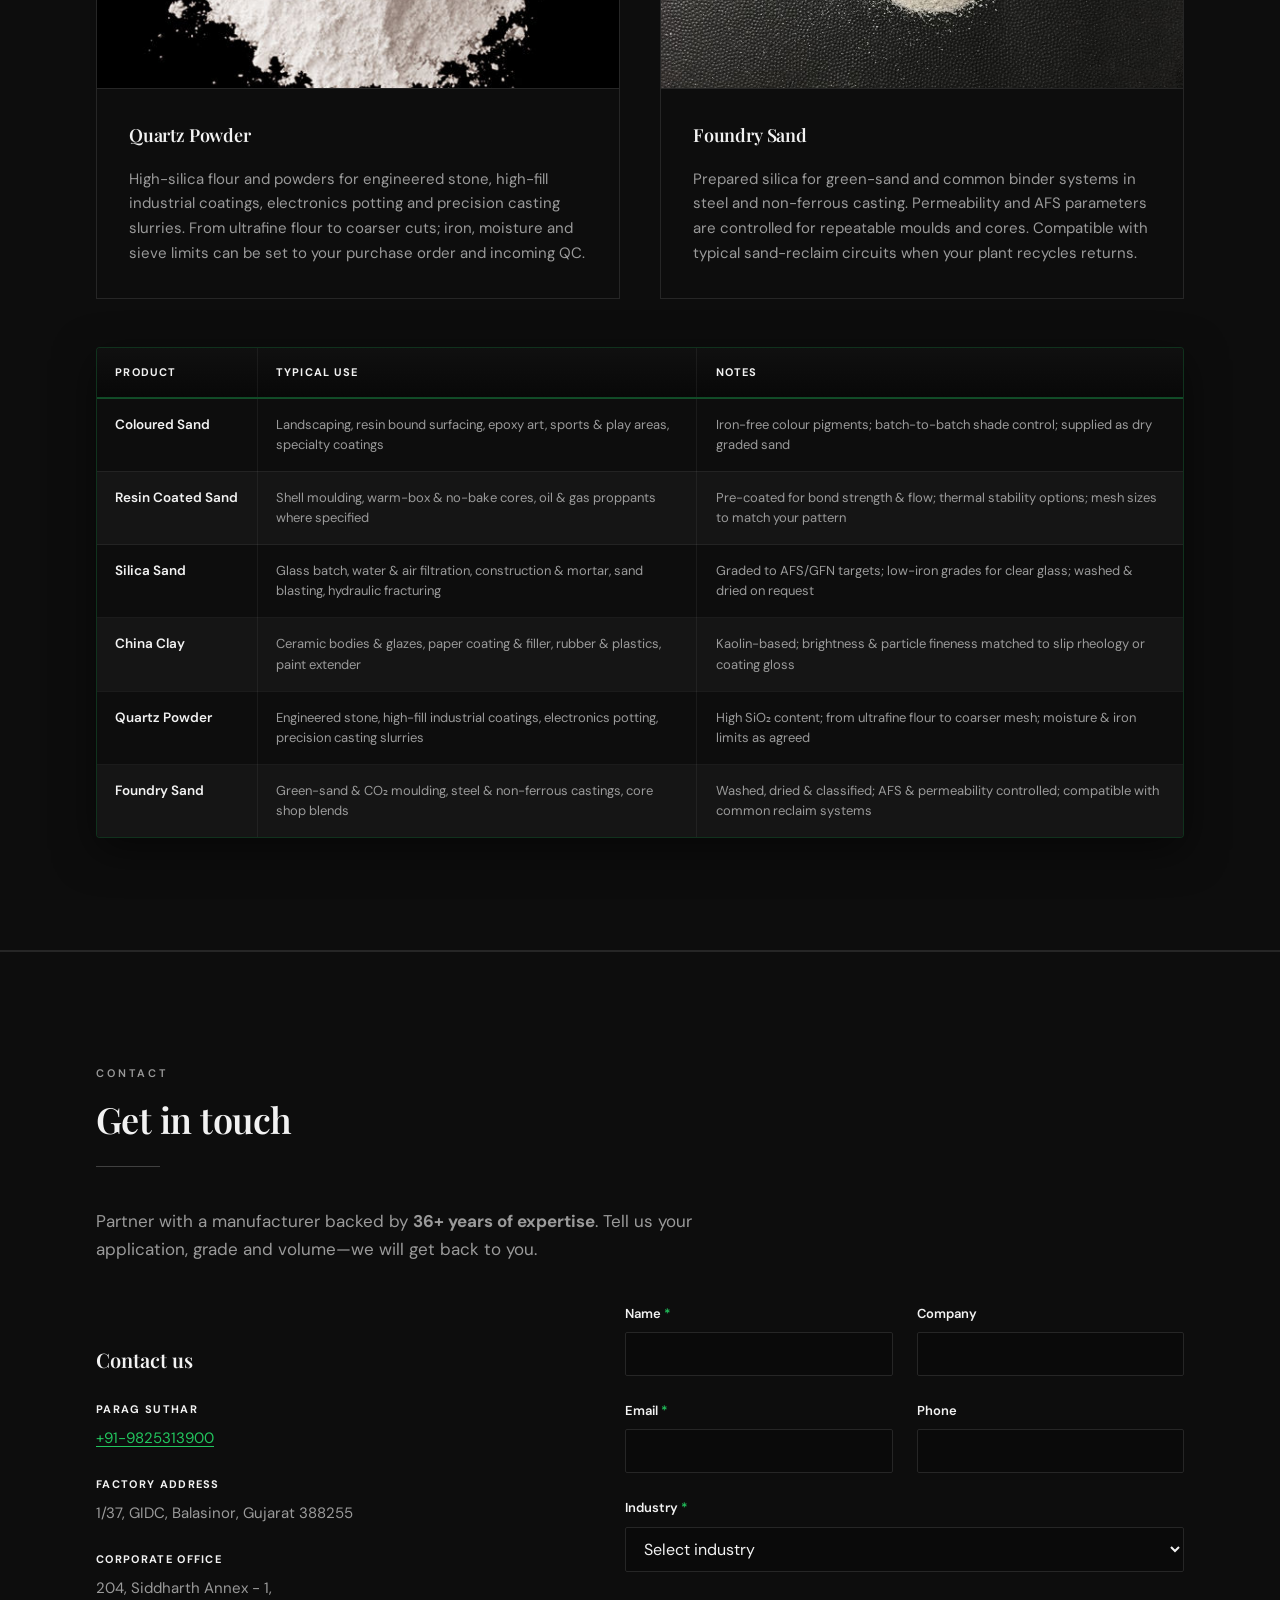
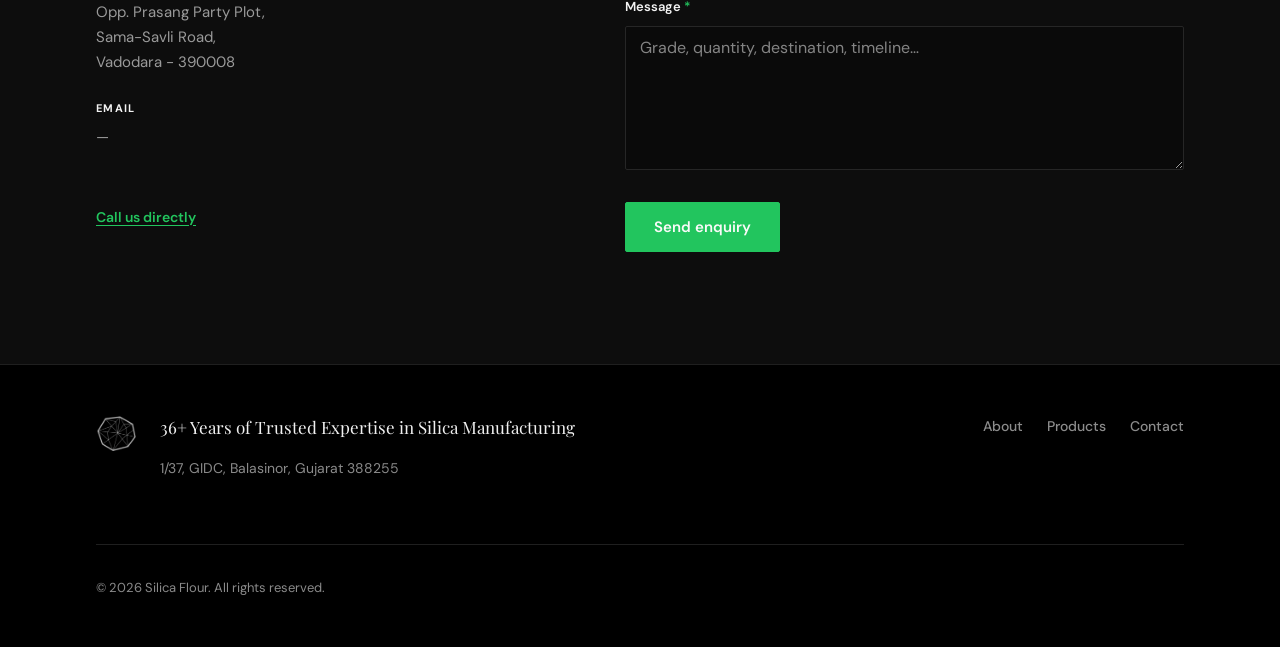
==== commit 344a75f6: "minor updates" ====
--- a/index.html
+++ b/index.html
@@ -651,6 +651,14 @@
     </div>
   </footer>
 
+  <a
+    class="call-fab"
+    href="tel:+919825313900"
+    aria-label="Call Parag Suthar, +91 98253 13900"
+  >
+    <span class="call-fab__icon" data-lucide="phone" aria-hidden="true"></span>
+  </a>
+
   <script src="https://unpkg.com/lucide@0.460.0/dist/umd/lucide.min.js" defer></script>
   <script src="assets/js/main.js" defer></script>
 </body>
--- a/assets/css/styles.css
+++ b/assets/css/styles.css
@@ -1,7 +1,7 @@
 /* Silica Flour — single-page industrial B2B */
 
 :root {
-  /* Black + gold (no blue-green) — two font families only */
+  /* Black + green — two font families only */
   --color-bg: #000000;
   --color-bg-alt: #0a0a0a;
   --color-surface: #0d0d0d;
@@ -9,16 +9,16 @@
   --color-text: #f2f2f2;
   --color-text-muted: #9a9a9a;
   --color-border: #262626;
-  --color-accent: #c9a227;
-  --color-accent-hover: #dbb83d;
-  --color-accent-soft: #b8983a;
+  --color-accent: #22c55e;
+  --color-accent-hover: #4ade80;
+  --color-accent-soft: #16a34a;
   --color-rule: #404040;
   --color-logo-gray: #8c8c8c;
   --color-header-bg: #000000;
   --color-header-border: #1f1f1f;
   --color-header-text: #f0f0f0;
   --color-header-text-muted: #8a8a8a;
-  --color-header-hover: #e0c565;
+  --color-header-hover: #86efac;
   --shadow-inset-top: inset 0 1px 0 rgb(255 255 255 / 0.06);
   --shadow-card: 0 12px 40px rgb(0 0 0 / 0.5);
   --shadow-card-hover: 0 20px 50px rgb(0 0 0 / 0.6);
@@ -225,8 +225,8 @@
   width: 1.75rem;
   height: 1.75rem;
   border-radius: 8px;
-  background: rgb(201 162 39 / 0.1);
-  border: 1px solid rgb(201 162 39 / 0.2);
+  background: rgb(34 197 94 / 0.1);
+  border: 1px solid rgb(34 197 94 / 0.2);
   color: var(--color-accent-soft);
 }
 
@@ -493,7 +493,7 @@
 
 .nav__link.is-active::after {
   transform: scaleX(1);
-  background: #dbb83d;
+  background: var(--color-accent-hover);
   height: 2px;
   bottom: 0.45rem;
 }
@@ -521,9 +521,9 @@
 }
 
 .nav__link--cta.is-active {
-  background: rgb(201 162 39 / 0.2);
-  border-color: #dbb83d;
-  color: #fff9ed;
+  background: rgb(34 197 94 / 0.2);
+  border-color: var(--color-accent-hover);
+  color: #ecfdf5;
 }
 
 @media (min-width: 768px) {
@@ -687,11 +687,11 @@
 .btn--outline {
   background: var(--color-surface-raised);
   color: var(--color-accent);
-  border-color: rgb(201 162 39 / 0.4);
+  border-color: rgb(34 197 94 / 0.4);
 }
 
 .btn--outline:hover {
-  background: rgb(201 162 39 / 0.12);
+  background: rgb(34 197 94 / 0.12);
   border-color: var(--color-accent-hover);
   color: var(--color-accent-hover);
 }
@@ -726,20 +726,20 @@
 
 .section--industries {
   background:
-    radial-gradient(120% 80% at 50% -20%, rgb(201 162 39 / 0.08) 0%, transparent 55%),
+    radial-gradient(120% 80% at 50% -20%, rgb(34 197 94 / 0.08) 0%, transparent 55%),
     linear-gradient(180deg, #0a0a0a 0%, var(--color-bg) 42%);
   border-block: 1px solid var(--color-border);
 }
 
 .section--why {
   background:
-    radial-gradient(85% 55% at 15% 0%, rgb(201 162 39 / 0.06) 0%, transparent 52%),
+    radial-gradient(85% 55% at 15% 0%, rgb(34 197 94 / 0.06) 0%, transparent 52%),
     var(--color-bg-alt);
 }
 
 .section--process {
   background:
-    radial-gradient(95% 45% at 50% 0%, rgb(201 162 39 / 0.07) 0%, transparent 48%),
+    radial-gradient(95% 45% at 50% 0%, rgb(34 197 94 / 0.07) 0%, transparent 48%),
     var(--color-bg-alt);
 }
 
@@ -834,7 +834,7 @@
 
 .section--about {
   background:
-    radial-gradient(75% 45% at 12% 0%, rgb(201 162 39 / 0.06) 0%, transparent 52%),
+    radial-gradient(75% 45% at 12% 0%, rgb(34 197 94 / 0.06) 0%, transparent 52%),
     var(--color-bg);
 }
 
@@ -853,7 +853,7 @@
   padding: var(--sp-4) var(--sp-4) var(--sp-4) var(--sp-5);
   border-left: 3px solid var(--color-accent);
   border-radius: 0 10px 10px 0;
-  background: linear-gradient(100deg, rgb(201 162 39 / 0.1) 0%, rgba(24, 28, 36, 0.9) 55%, transparent 100%);
+  background: linear-gradient(100deg, rgb(34 197 94 / 0.1) 0%, rgba(24, 28, 36, 0.9) 55%, transparent 100%);
   box-shadow: var(--shadow-inset-top), 0 12px 36px rgba(0, 0, 0, 0.35);
 }
 
@@ -878,8 +878,8 @@
   background: linear-gradient(
     180deg,
     var(--color-accent) 0%,
-    rgb(201 162 39 / 0.25) 55%,
-    rgb(201 162 39 / 0.08) 100%
+    rgb(34 197 94 / 0.25) 55%,
+    rgb(34 197 94 / 0.08) 100%
   );
   border-radius: 1px;
 }
@@ -913,14 +913,14 @@
 .milestone-track__body {
   padding: var(--sp-3) var(--sp-4);
   border-radius: 10px;
-  border: 1px solid rgb(201 162 39 / 0.14);
+  border: 1px solid rgb(34 197 94 / 0.14);
   background: var(--color-surface);
   box-shadow: 0 6px 24px rgba(0, 0, 0, 0.35);
   transition: border-color 0.25s ease, box-shadow 0.25s ease;
 }
 
 .milestone-track__item:hover .milestone-track__body {
-  border-color: rgb(201 162 39 / 0.28);
+  border-color: rgb(34 197 94 / 0.28);
   box-shadow: 0 10px 32px rgba(0, 0, 0, 0.45);
 }
 
@@ -976,7 +976,7 @@
   position: sticky;
   top: calc(var(--header-height-mobile) + var(--sp-3));
   padding: var(--sp-2) var(--sp-4) var(--sp-4);
-  border: 1px solid rgb(201 162 39 / 0.18);
+  border: 1px solid rgb(34 197 94 / 0.18);
   border-radius: 12px;
   box-shadow: var(--shadow-inset-top), var(--shadow-card);
   background: linear-gradient(165deg, #111111 0%, var(--color-surface) 42%);
@@ -1008,8 +1008,8 @@
   width: 2.75rem;
   height: 2.75rem;
   border-radius: 10px;
-  background: linear-gradient(155deg, rgb(201 162 39 / 0.14) 0%, rgba(255, 255, 255, 0.04) 100%);
-  border: 1px solid rgb(201 162 39 / 0.2);
+  background: linear-gradient(155deg, rgb(34 197 94 / 0.14) 0%, rgba(255, 255, 255, 0.04) 100%);
+  border: 1px solid rgb(34 197 94 / 0.2);
   box-shadow: var(--shadow-inset-top);
 }
 
@@ -1099,8 +1099,8 @@
   letter-spacing: 0.04em;
   text-transform: uppercase;
   color: var(--color-accent-hover);
-  background: rgb(201 162 39 / 0.1);
-  border: 1px solid rgb(201 162 39 / 0.22);
+  background: rgb(34 197 94 / 0.1);
+  border: 1px solid rgb(34 197 94 / 0.22);
   border-radius: 4px;
 }
 
@@ -1150,7 +1150,7 @@
   flex-direction: column;
   height: 100%;
   padding: var(--sp-5) var(--sp-4) var(--sp-4);
-  border: 1px solid rgb(201 162 39 / 0.16);
+  border: 1px solid rgb(34 197 94 / 0.16);
   border-radius: 10px;
   box-shadow: var(--shadow-inset-top), 0 10px 32px rgba(0, 0, 0, 0.4);
   overflow: hidden;
@@ -1173,7 +1173,7 @@
 
 .card--icon:hover {
   transform: translateY(-4px);
-  border-color: rgb(201 162 39 / 0.3);
+  border-color: rgb(34 197 94 / 0.3);
   box-shadow: var(--shadow-inset-top), var(--shadow-card-hover);
 }
 
@@ -1185,8 +1185,8 @@
   height: 3.25rem;
   margin-bottom: var(--sp-3);
   border-radius: 12px;
-  background: linear-gradient(155deg, rgb(201 162 39 / 0.12) 0%, rgba(255, 255, 255, 0.04) 100%);
-  border: 1px solid rgb(201 162 39 / 0.18);
+  background: linear-gradient(155deg, rgb(34 197 94 / 0.12) 0%, rgba(255, 255, 255, 0.04) 100%);
+  border: 1px solid rgb(34 197 94 / 0.18);
   box-shadow: var(--shadow-inset-top);
 }
 
@@ -1261,7 +1261,7 @@
   height: 100%;
   margin: 0;
   padding: var(--sp-5) var(--sp-4) var(--sp-4);
-  border: 1px solid rgb(201 162 39 / 0.16);
+  border: 1px solid rgb(34 197 94 / 0.16);
   border-radius: 10px;
   box-shadow: var(--shadow-inset-top), 0 8px 28px rgba(0, 0, 0, 0.38);
   transition:
@@ -1272,7 +1272,7 @@
 
 .card--process-step:hover {
   transform: translateY(-3px);
-  border-color: rgb(201 162 39 / 0.28);
+  border-color: rgb(34 197 94 / 0.28);
   box-shadow: var(--shadow-inset-top), 0 14px 36px rgba(0, 0, 0, 0.48);
 }
 
@@ -1298,8 +1298,8 @@
   height: 2.875rem;
   margin-bottom: var(--sp-3);
   border-radius: 10px;
-  background: linear-gradient(155deg, rgb(201 162 39 / 0.12) 0%, rgba(255, 255, 255, 0.04) 100%);
-  border: 1px solid rgb(201 162 39 / 0.16);
+  background: linear-gradient(155deg, rgb(34 197 94 / 0.12) 0%, rgba(255, 255, 255, 0.04) 100%);
+  border: 1px solid rgb(34 197 94 / 0.16);
   box-shadow: var(--shadow-inset-top);
 }
 
@@ -1358,7 +1358,7 @@
   flex-direction: column;
   height: 100%;
   padding: var(--sp-4);
-  border: 1px solid rgb(201 162 39 / 0.14);
+  border: 1px solid rgb(34 197 94 / 0.14);
   border-radius: 10px;
   background: var(--color-surface);
   box-shadow: 0 6px 24px rgba(0, 0, 0, 0.35);
@@ -1368,7 +1368,7 @@
 }
 
 .quality-pillar:hover {
-  border-color: rgb(201 162 39 / 0.28);
+  border-color: rgb(34 197 94 / 0.28);
   box-shadow: 0 10px 32px rgba(0, 0, 0, 0.45);
 }
 
@@ -1380,8 +1380,8 @@
   height: 2.75rem;
   margin-bottom: var(--sp-3);
   border-radius: 10px;
-  background: rgb(201 162 39 / 0.1);
-  border: 1px solid rgb(201 162 39 / 0.16);
+  background: rgb(34 197 94 / 0.1);
+  border: 1px solid rgb(34 197 94 / 0.16);
 }
 
 .quality-pillar__icon {
@@ -1423,8 +1423,8 @@
   gap: var(--sp-4);
   padding: var(--sp-5) var(--sp-5);
   border-radius: 10px;
-  border: 1px solid rgb(201 162 39 / 0.2);
-  background: linear-gradient(135deg, rgb(201 162 39 / 0.08) 0%, var(--color-surface) 55%);
+  border: 1px solid rgb(34 197 94 / 0.2);
+  background: linear-gradient(135deg, rgb(34 197 94 / 0.08) 0%, var(--color-surface) 55%);
   box-shadow: var(--shadow-inset-top), 0 12px 36px rgba(0, 0, 0, 0.4);
 }
 
@@ -1473,7 +1473,7 @@
 }
 
 .card--product:hover {
-  border-color: rgb(201 162 39 / 0.35);
+  border-color: rgb(34 197 94 / 0.35);
   box-shadow: 0 12px 40px rgba(0, 0, 0, 0.5);
 }
 
@@ -1569,7 +1569,7 @@
   display: flex;
   flex-direction: column;
   height: 100%;
-  border: 1px solid rgb(201 162 39 / 0.16);
+  border: 1px solid rgb(34 197 94 / 0.16);
   border-radius: 10px;
   background: var(--color-surface);
   padding: var(--sp-4) var(--sp-4) var(--sp-3);
@@ -1594,7 +1594,7 @@
 
 .industry-card:hover {
   transform: translateY(-5px);
-  border-color: rgb(201 162 39 / 0.32);
+  border-color: rgb(34 197 94 / 0.32);
   box-shadow: var(--shadow-inset-top), var(--shadow-card-hover);
 }
 
@@ -1606,8 +1606,8 @@
   height: 3.375rem;
   margin-bottom: var(--sp-3);
   border-radius: 12px;
-  background: linear-gradient(155deg, rgb(201 162 39 / 0.12) 0%, rgba(255, 255, 255, 0.04) 100%);
-  border: 1px solid rgb(201 162 39 / 0.18);
+  background: linear-gradient(155deg, rgb(34 197 94 / 0.12) 0%, rgba(255, 255, 255, 0.04) 100%);
+  border: 1px solid rgb(34 197 94 / 0.18);
   box-shadow: var(--shadow-inset-top);
 }
 
@@ -1746,7 +1746,7 @@
 /* Product specification table — premium B2B treatment */
 .table-wrap--spec {
   margin-top: var(--sp-6);
-  border: 1px solid rgb(201 162 39 / 0.2);
+  border: 1px solid rgb(34 197 94 / 0.2);
   border-radius: 4px;
   overflow: hidden;
   box-shadow: var(--shadow-inset-top), var(--shadow-card);
@@ -1768,7 +1768,7 @@
   font-weight: 700;
   letter-spacing: 0.1em;
   color: var(--color-text);
-  border-bottom: 2px solid rgb(201 162 39 / 0.35);
+  border-bottom: 2px solid rgb(34 197 94 / 0.35);
   background: transparent;
   vertical-align: bottom;
 }
@@ -1794,7 +1794,7 @@
 }
 
 .data-table--spec tbody tr:hover td {
-  background: rgb(201 162 39 / 0.08);
+  background: rgb(34 197 94 / 0.08);
 }
 
 .data-table--spec td:first-child {
@@ -1858,8 +1858,8 @@
 .banner-success {
   padding: var(--sp-3);
   margin-bottom: var(--sp-4);
-  border: 1px solid rgb(201 162 39 / 0.4);
-  background: rgb(201 162 39 / 0.1);
+  border: 1px solid rgb(34 197 94 / 0.4);
+  background: rgb(34 197 94 / 0.1);
   color: #e8d48b;
   font-weight: 600;
 }
@@ -1924,7 +1924,7 @@
 .form-group select:focus {
   outline: none;
   border-color: var(--color-accent);
-  box-shadow: 0 0 0 2px rgb(201 162 39 / 0.25);
+  box-shadow: 0 0 0 2px rgb(34 197 94 / 0.25);
 }
 
 .honeypot {
@@ -1968,6 +1968,80 @@
 
   .reveal.is-visible {
     transition: none;
+  }
+}
+
+/* ——— Floating call (Parag Suthar) ——— */
+.call-fab {
+  position: fixed;
+  right: max(1rem, env(safe-area-inset-right, 0px));
+  bottom: max(1rem, env(safe-area-inset-bottom, 0px));
+  z-index: 950;
+  display: flex;
+  align-items: center;
+  justify-content: center;
+  width: 3.5rem;
+  height: 3.5rem;
+  border-radius: 50%;
+  background: var(--color-accent);
+  color: #022c14;
+  box-shadow:
+    0 4px 20px rgb(34 197 94 / 0.45),
+    0 2px 8px rgb(0 0 0 / 0.35);
+  text-decoration: none;
+  transition:
+    background 0.2s ease,
+    transform 0.2s ease,
+    box-shadow 0.2s ease;
+}
+
+.call-fab:hover {
+  background: var(--color-accent-hover);
+  color: #052e16;
+  transform: scale(1.06);
+  box-shadow:
+    0 6px 28px rgb(74 222 128 / 0.4),
+    0 2px 10px rgb(0 0 0 / 0.35);
+}
+
+.call-fab:focus-visible {
+  outline: 2px solid var(--color-accent-hover);
+  outline-offset: 3px;
+}
+
+.call-fab__icon {
+  width: 1.5rem;
+  height: 1.5rem;
+  flex-shrink: 0;
+}
+
+.call-fab__icon svg {
+  width: 100%;
+  height: 100%;
+  display: block;
+}
+
+@media (prefers-reduced-motion: reduce) {
+  .call-fab {
+    transition: background 0.2s ease, box-shadow 0.2s ease;
+  }
+
+  .call-fab:hover {
+    transform: none;
+  }
+}
+
+@media (min-width: 768px) {
+  .call-fab {
+    width: 3.75rem;
+    height: 3.75rem;
+    right: max(1.25rem, env(safe-area-inset-right, 0px));
+    bottom: max(1.25rem, env(safe-area-inset-bottom, 0px));
+  }
+
+  .call-fab__icon {
+    width: 1.625rem;
+    height: 1.625rem;
   }
 }
 
